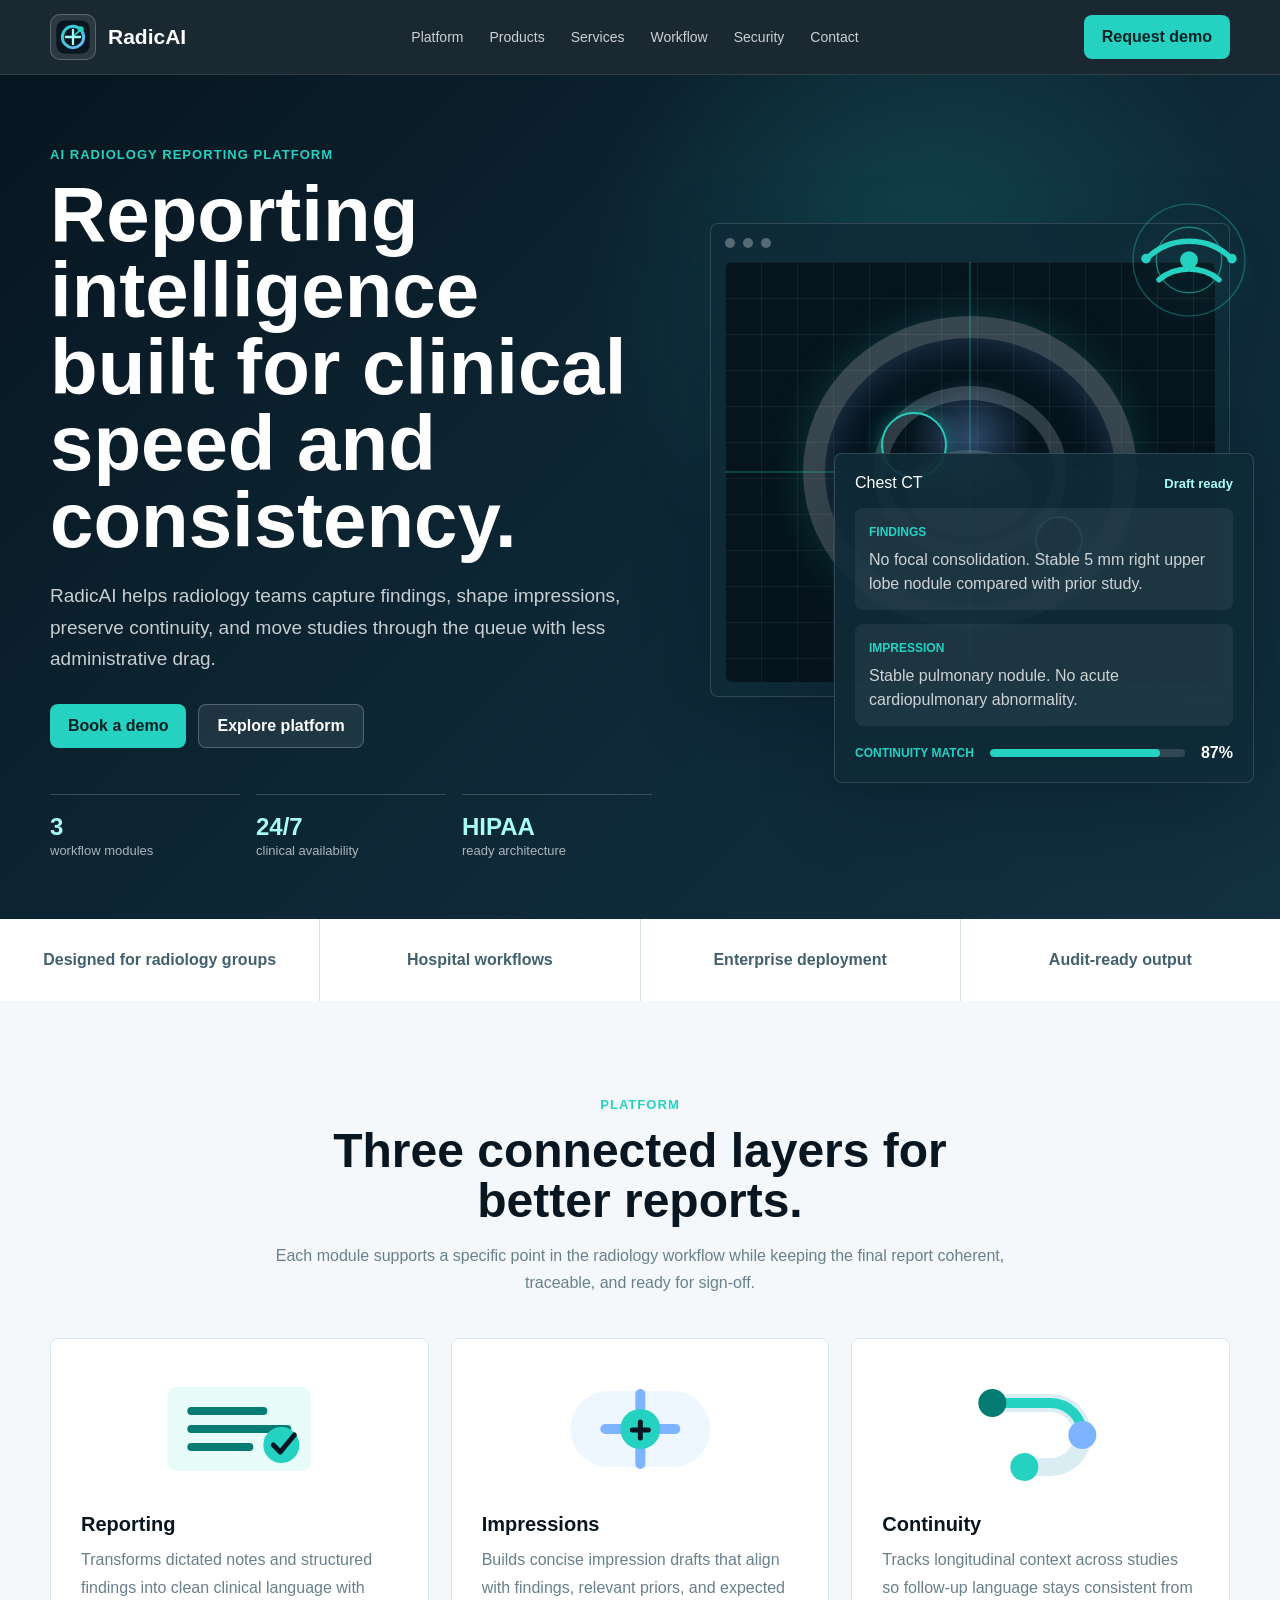
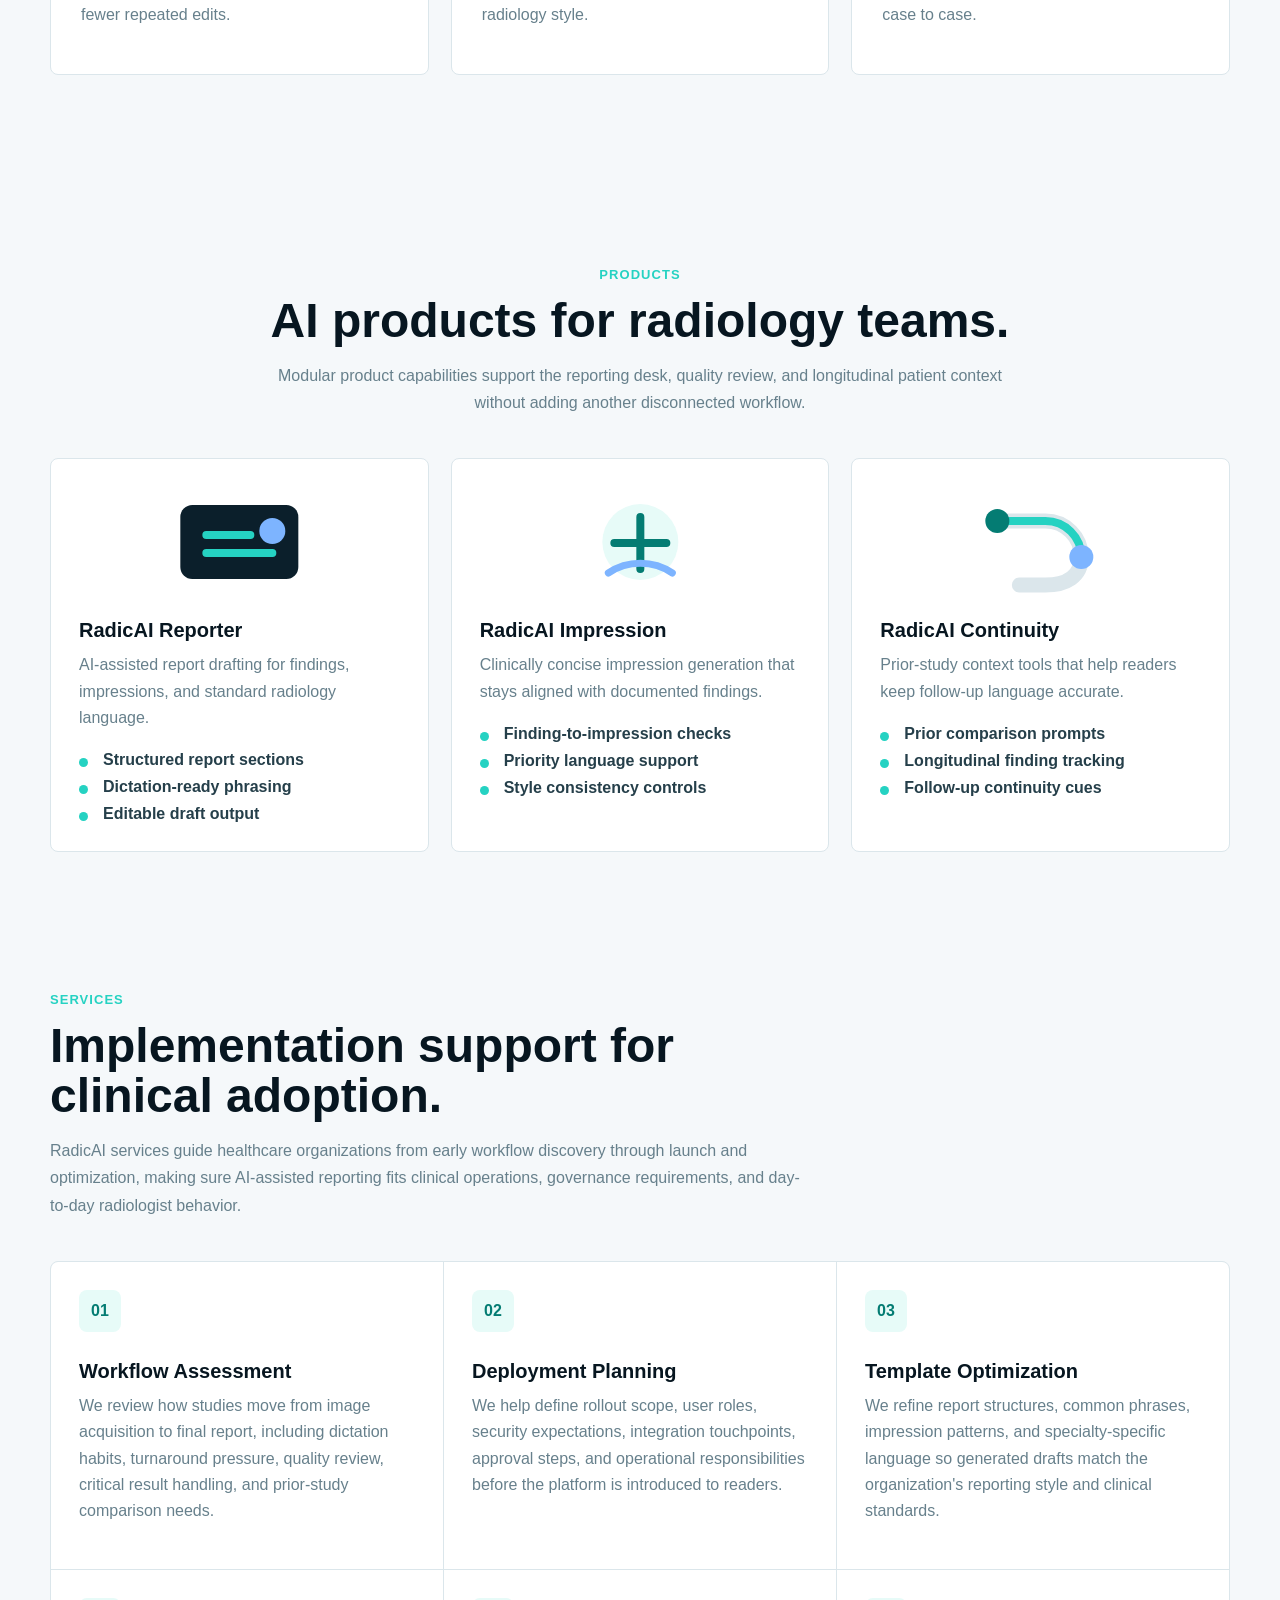
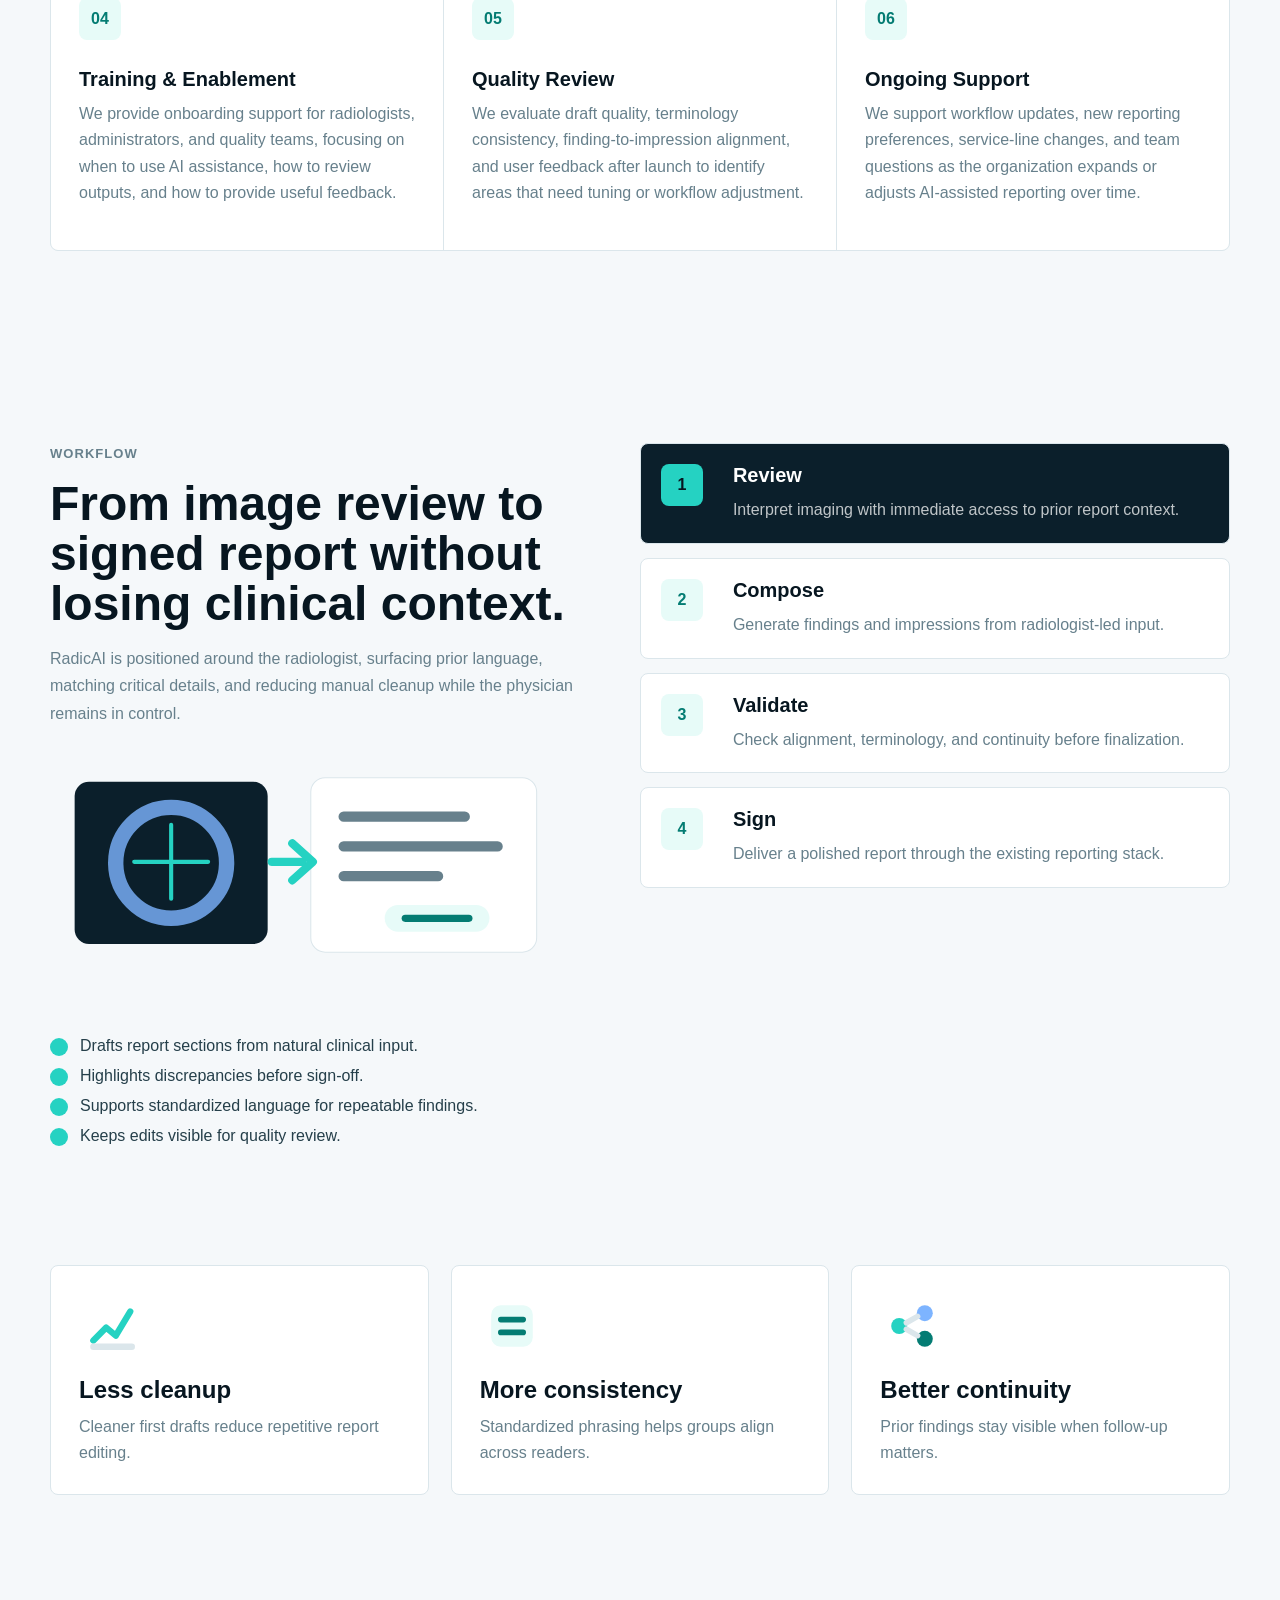
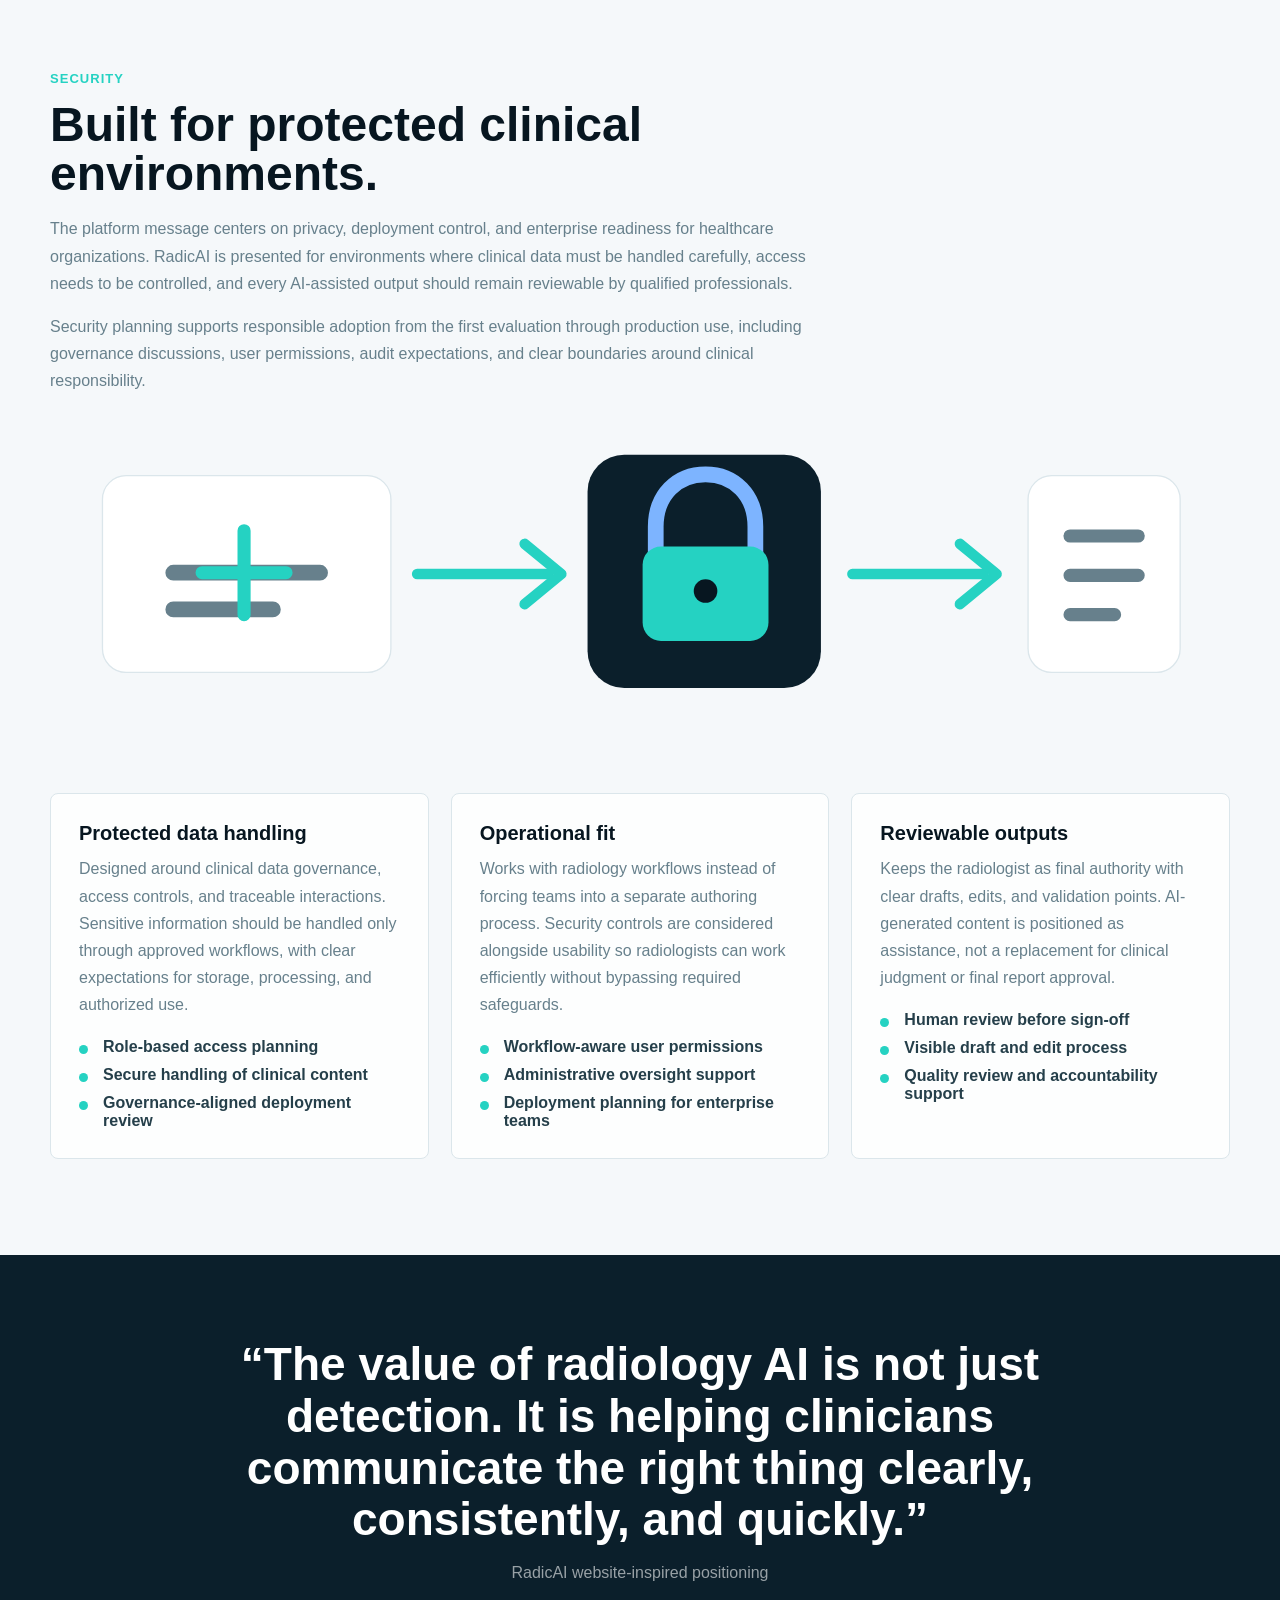
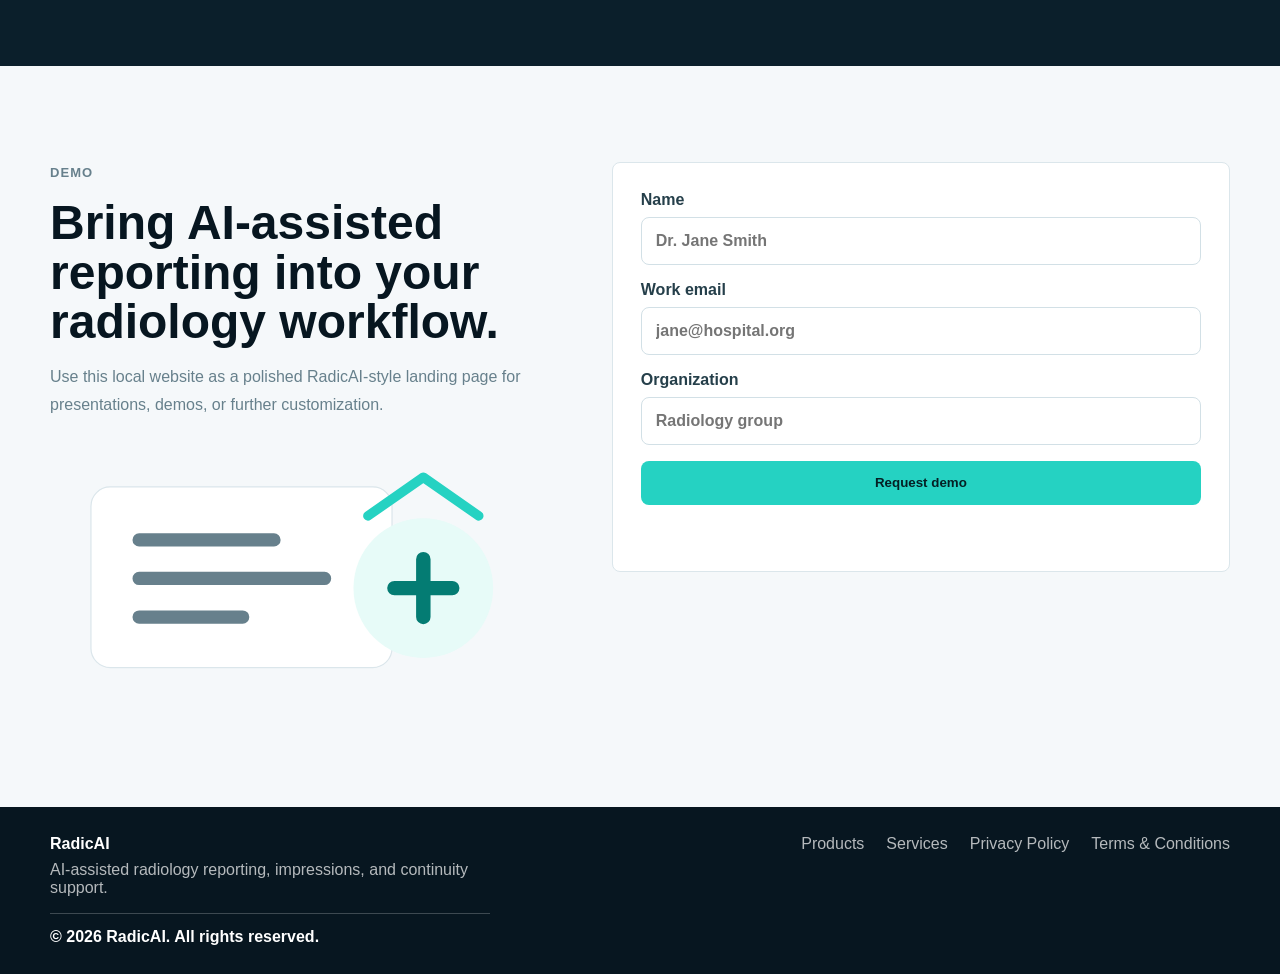
==== index.html @ a451d127 "Add files via upload" ====
<!DOCTYPE html>
<html lang="en">
<head>
  <meta charset="UTF-8">
  <meta name="viewport" content="width=device-width, initial-scale=1.0">
  <title>RadicAI | Radiology Reporting Intelligence</title>
  <link rel="stylesheet" href="styles.css">
</head>
<body>
  <header class="site-header">
    <nav class="nav-shell" aria-label="Primary navigation">
      <a class="brand" href="index.html#top" aria-label="RadicAI home">
        <span class="brand-box"><img src="logo.svg" alt=""></span>
        <span class="brand-name">RadicAI</span>
      </a>
      <button class="nav-toggle" type="button" aria-expanded="false" aria-controls="site-menu">
        <span></span>
        <span></span>
        <span></span>
      </button>
      <div class="nav-menu" id="site-menu">
        <a href="index.html#platform">Platform</a>
        <a href="index.html#products">Products</a>
        <a href="index.html#services">Services</a>
        <a href="index.html#workflow">Workflow</a>
        <a href="index.html#security">Security</a>
        <a href="index.html#contact">Contact</a>
      </div>
      <a class="nav-cta" href="index.html#contact">Request demo</a>
    </nav>
  </header>

  <main id="top">
    <section class="hero-section">
      <div class="hero-grid">
        <div class="hero-copy">
          <p class="eyebrow">AI radiology reporting platform</p>
          <h1>Reporting intelligence built for clinical speed and consistency.</h1>
          <p class="hero-text">RadicAI helps radiology teams capture findings, shape impressions, preserve continuity, and move studies through the queue with less administrative drag.</p>
          <div class="hero-actions">
            <a class="button primary" href="index.html#contact">Book a demo</a>
            <a class="button secondary" href="index.html#platform">Explore platform</a>
          </div>
          <div class="hero-stats" aria-label="Platform highlights">
            <div>
              <strong>3</strong>
              <span>workflow modules</span>
            </div>
            <div>
              <strong>24/7</strong>
              <span>clinical availability</span>
            </div>
            <div>
              <strong>HIPAA</strong>
              <span>ready architecture</span>
            </div>
          </div>
        </div>

        <div class="hero-product" aria-label="Radiology reporting interface preview">
          <div class="scan-panel">
            <div class="scan-toolbar">
              <span></span>
              <span></span>
              <span></span>
            </div>
            <div class="scan-display">
              <div class="scan-rings"></div>
              <div class="scan-finding finding-a"></div>
              <div class="scan-finding finding-b"></div>
              <div class="scan-crosshair"></div>
            </div>
          </div>
          <svg class="hero-orbit" viewBox="0 0 220 220" role="img" aria-label="AI signal illustration">
            <circle cx="110" cy="110" r="82" fill="none" stroke="currentColor" stroke-width="2" opacity=".35"/>
            <circle cx="110" cy="110" r="48" fill="none" stroke="currentColor" stroke-width="2" opacity=".55"/>
            <path d="M48 108c34-34 91-34 124 0M66 139c24-21 64-21 88 0" fill="none" stroke="currentColor" stroke-width="8" stroke-linecap="round"/>
            <circle cx="110" cy="110" r="13" fill="currentColor"/>
            <circle cx="47" cy="108" r="7" fill="currentColor"/>
            <circle cx="173" cy="108" r="7" fill="currentColor"/>
          </svg>
          <div class="report-panel">
            <div class="panel-heading">
              <span>Chest CT</span>
              <strong>Draft ready</strong>
            </div>
            <div class="report-row">
              <span>Findings</span>
              <p>No focal consolidation. Stable 5 mm right upper lobe nodule compared with prior study.</p>
            </div>
            <div class="report-row">
              <span>Impression</span>
              <p>Stable pulmonary nodule. No acute cardiopulmonary abnormality.</p>
            </div>
            <div class="confidence">
              <span>Continuity match</span>
              <div><i style="width: 87%"></i></div>
              <strong>87%</strong>
            </div>
          </div>
        </div>
      </div>
    </section>

    <section class="trust-band" aria-label="Trusted by healthcare teams">
      <span>Designed for radiology groups</span>
      <span>Hospital workflows</span>
      <span>Enterprise deployment</span>
      <span>Audit-ready output</span>
    </section>

    <section class="section" id="platform">
      <div class="section-heading">
        <p class="eyebrow">Platform</p>
        <h2>Three connected layers for better reports.</h2>
        <p>Each module supports a specific point in the radiology workflow while keeping the final report coherent, traceable, and ready for sign-off.</p>
      </div>
      <div class="feature-grid">
        <article class="feature-card">
          <svg class="card-illustration" viewBox="0 0 180 120" aria-hidden="true">
            <rect x="18" y="18" width="144" height="84" rx="10" fill="#e7fbf8"/>
            <path d="M42 42h72M42 60h96M42 78h58" stroke="#047c73" stroke-width="8" stroke-linecap="round"/>
            <circle cx="132" cy="76" r="18" fill="#25d2c2"/>
            <path d="m124 76 7 7 14-17" fill="none" stroke="#071620" stroke-width="5" stroke-linecap="round" stroke-linejoin="round"/>
          </svg>
          <h3>Reporting</h3>
          <p>Transforms dictated notes and structured findings into clean clinical language with fewer repeated edits.</p>
        </article>
        <article class="feature-card">
          <svg class="card-illustration" viewBox="0 0 180 120" aria-hidden="true">
            <rect x="20" y="22" width="140" height="76" rx="38" fill="#eef6ff"/>
            <path d="M55 60h70M90 25v70" stroke="#7db4ff" stroke-width="10" stroke-linecap="round"/>
            <circle cx="90" cy="60" r="20" fill="#25d2c2"/>
            <path d="M82 61h16M90 53v16" stroke="#071620" stroke-width="5" stroke-linecap="round"/>
          </svg>
          <h3>Impressions</h3>
          <p>Builds concise impression drafts that align with findings, relevant priors, and expected radiology style.</p>
        </article>
        <article class="feature-card">
          <svg class="card-illustration" viewBox="0 0 180 120" aria-hidden="true">
            <path d="M42 34h58c18 0 32 14 32 32s-14 32-32 32H74" fill="none" stroke="#d9edf2" stroke-width="18" stroke-linecap="round"/>
            <path d="M42 34h58c18 0 32 14 32 32" fill="none" stroke="#25d2c2" stroke-width="10" stroke-linecap="round"/>
            <circle cx="42" cy="34" r="14" fill="#047c73"/>
            <circle cx="132" cy="66" r="14" fill="#7db4ff"/>
            <circle cx="74" cy="98" r="14" fill="#25d2c2"/>
          </svg>
          <h3>Continuity</h3>
          <p>Tracks longitudinal context across studies so follow-up language stays consistent from case to case.</p>
        </article>
      </div>
    </section>

    <section class="product-service-section" id="products">
      <div class="section-heading">
        <p class="eyebrow">Products</p>
        <h2>AI products for radiology teams.</h2>
        <p>Modular product capabilities support the reporting desk, quality review, and longitudinal patient context without adding another disconnected workflow.</p>
      </div>
      <div class="product-grid">
        <article class="product-card">
          <svg class="product-svg" viewBox="0 0 150 110" aria-hidden="true">
            <rect x="16" y="18" width="118" height="74" rx="12" fill="#0b1f2b"/>
            <path d="M42 48h44M42 66h66" stroke="#25d2c2" stroke-width="8" stroke-linecap="round"/>
            <circle cx="108" cy="44" r="13" fill="#7db4ff"/>
          </svg>
          <h3>RadicAI Reporter</h3>
          <p>AI-assisted report drafting for findings, impressions, and standard radiology language.</p>
          <ul>
            <li>Structured report sections</li>
            <li>Dictation-ready phrasing</li>
            <li>Editable draft output</li>
          </ul>
        </article>
        <article class="product-card">
          <svg class="product-svg" viewBox="0 0 150 110" aria-hidden="true">
            <circle cx="75" cy="55" r="38" fill="#e7fbf8"/>
            <path d="M49 56h52M75 30v52" stroke="#047c73" stroke-width="8" stroke-linecap="round"/>
            <path d="M43 86c19-13 45-13 64 0" fill="none" stroke="#7db4ff" stroke-width="7" stroke-linecap="round"/>
          </svg>
          <h3>RadicAI Impression</h3>
          <p>Clinically concise impression generation that stays aligned with documented findings.</p>
          <ul>
            <li>Finding-to-impression checks</li>
            <li>Priority language support</li>
            <li>Style consistency controls</li>
          </ul>
        </article>
        <article class="product-card">
          <svg class="product-svg" viewBox="0 0 150 110" aria-hidden="true">
            <path d="M32 34h48c20 0 36 16 36 36S100 98 80 98H54" fill="none" stroke="#dbe6eb" stroke-width="15" stroke-linecap="round"/>
            <path d="M32 34h48c20 0 36 16 36 36" fill="none" stroke="#25d2c2" stroke-width="8" stroke-linecap="round"/>
            <circle cx="32" cy="34" r="12" fill="#047c73"/>
            <circle cx="116" cy="70" r="12" fill="#7db4ff"/>
          </svg>
          <h3>RadicAI Continuity</h3>
          <p>Prior-study context tools that help readers keep follow-up language accurate.</p>
          <ul>
            <li>Prior comparison prompts</li>
            <li>Longitudinal finding tracking</li>
            <li>Follow-up continuity cues</li>
          </ul>
        </article>
      </div>
    </section>

    <section class="product-service-section services-band" id="services">
      <div class="section-heading align-left">
        <p class="eyebrow">Services</p>
        <h2>Implementation support for clinical adoption.</h2>
        <p>RadicAI services guide healthcare organizations from early workflow discovery through launch and optimization, making sure AI-assisted reporting fits clinical operations, governance requirements, and day-to-day radiologist behavior.</p>
      </div>
      <div class="service-grid">
        <article>
          <span>01</span>
          <h3>Workflow Assessment</h3>
          <p>We review how studies move from image acquisition to final report, including dictation habits, turnaround pressure, quality review, critical result handling, and prior-study comparison needs.</p>
        </article>
        <article>
          <span>02</span>
          <h3>Deployment Planning</h3>
          <p>We help define rollout scope, user roles, security expectations, integration touchpoints, approval steps, and operational responsibilities before the platform is introduced to readers.</p>
        </article>
        <article>
          <span>03</span>
          <h3>Template Optimization</h3>
          <p>We refine report structures, common phrases, impression patterns, and specialty-specific language so generated drafts match the organization's reporting style and clinical standards.</p>
        </article>
        <article>
          <span>04</span>
          <h3>Training & Enablement</h3>
          <p>We provide onboarding support for radiologists, administrators, and quality teams, focusing on when to use AI assistance, how to review outputs, and how to provide useful feedback.</p>
        </article>
        <article>
          <span>05</span>
          <h3>Quality Review</h3>
          <p>We evaluate draft quality, terminology consistency, finding-to-impression alignment, and user feedback after launch to identify areas that need tuning or workflow adjustment.</p>
        </article>
        <article>
          <span>06</span>
          <h3>Ongoing Support</h3>
          <p>We support workflow updates, new reporting preferences, service-line changes, and team questions as the organization expands or adjusts AI-assisted reporting over time.</p>
        </article>
      </div>
    </section>

    <section class="workflow-section" id="workflow">
      <div class="workflow-copy">
        <p class="eyebrow">Workflow</p>
        <h2>From image review to signed report without losing clinical context.</h2>
        <p>RadicAI is positioned around the radiologist, surfacing prior language, matching critical details, and reducing manual cleanup while the physician remains in control.</p>
        <svg class="section-illustration workflow-illustration" viewBox="0 0 520 250" role="img" aria-label="Radiology workflow illustration">
          <rect x="24" y="28" width="188" height="158" rx="14" fill="#0b1f2b"/>
          <circle cx="118" cy="107" r="54" fill="none" stroke="#7db4ff" stroke-width="15" opacity=".8"/>
          <path d="M82 106h72M118 70v72" stroke="#25d2c2" stroke-width="4" stroke-linecap="round"/>
          <rect x="254" y="24" width="220" height="170" rx="14" fill="#ffffff" stroke="#dbe6eb"/>
          <path d="M286 62h118M286 91h150M286 120h92" stroke="#67808c" stroke-width="10" stroke-linecap="round"/>
          <path d="M216 106h30" stroke="#25d2c2" stroke-width="8" stroke-linecap="round"/>
          <path d="m236 88 20 18-20 18" fill="none" stroke="#25d2c2" stroke-width="8" stroke-linecap="round" stroke-linejoin="round"/>
          <rect x="326" y="148" width="102" height="26" rx="13" fill="#e7fbf8"/>
          <path d="M346 161h62" stroke="#047c73" stroke-width="7" stroke-linecap="round"/>
        </svg>
        <ul class="check-list">
          <li>Drafts report sections from natural clinical input.</li>
          <li>Highlights discrepancies before sign-off.</li>
          <li>Supports standardized language for repeatable findings.</li>
          <li>Keeps edits visible for quality review.</li>
        </ul>
      </div>
      <div class="timeline" aria-label="Workflow steps">
        <div class="timeline-item active">
          <span>1</span>
          <div>
            <h3>Review</h3>
            <p>Interpret imaging with immediate access to prior report context.</p>
          </div>
        </div>
        <div class="timeline-item">
          <span>2</span>
          <div>
            <h3>Compose</h3>
            <p>Generate findings and impressions from radiologist-led input.</p>
          </div>
        </div>
        <div class="timeline-item">
          <span>3</span>
          <div>
            <h3>Validate</h3>
            <p>Check alignment, terminology, and continuity before finalization.</p>
          </div>
        </div>
        <div class="timeline-item">
          <span>4</span>
          <div>
            <h3>Sign</h3>
            <p>Deliver a polished report through the existing reporting stack.</p>
          </div>
        </div>
      </div>
    </section>

    <section class="section metrics-section">
      <div class="metric">
        <svg class="metric-svg" viewBox="0 0 80 80" aria-hidden="true">
          <path d="M18 58 34 42l12 10 18-30" fill="none" stroke="#25d2c2" stroke-width="8" stroke-linecap="round" stroke-linejoin="round"/>
          <path d="M18 66h48" stroke="#dbe6eb" stroke-width="8" stroke-linecap="round"/>
        </svg>
        <strong>Less cleanup</strong>
        <span>Cleaner first drafts reduce repetitive report editing.</span>
      </div>
      <div class="metric">
        <svg class="metric-svg" viewBox="0 0 80 80" aria-hidden="true">
          <rect x="14" y="14" width="52" height="52" rx="12" fill="#e7fbf8"/>
          <path d="M26 32h28M26 48h28" stroke="#047c73" stroke-width="7" stroke-linecap="round"/>
        </svg>
        <strong>More consistency</strong>
        <span>Standardized phrasing helps groups align across readers.</span>
      </div>
      <div class="metric">
        <svg class="metric-svg" viewBox="0 0 80 80" aria-hidden="true">
          <circle cx="24" cy="40" r="10" fill="#25d2c2"/>
          <circle cx="56" cy="24" r="10" fill="#7db4ff"/>
          <circle cx="56" cy="56" r="10" fill="#047c73"/>
          <path d="M33 36 47 28M33 44l14 8" stroke="#dbe6eb" stroke-width="7" stroke-linecap="round"/>
        </svg>
        <strong>Better continuity</strong>
        <span>Prior findings stay visible when follow-up matters.</span>
      </div>
    </section>

    <section class="security-section" id="security">
      <div class="section-heading align-left">
        <p class="eyebrow">Security</p>
        <h2>Built for protected clinical environments.</h2>
        <p>The platform message centers on privacy, deployment control, and enterprise readiness for healthcare organizations. RadicAI is presented for environments where clinical data must be handled carefully, access needs to be controlled, and every AI-assisted output should remain reviewable by qualified professionals.</p>
        <p>Security planning supports responsible adoption from the first evaluation through production use, including governance discussions, user permissions, audit expectations, and clear boundaries around clinical responsibility.</p>
      </div>
      <svg class="section-illustration security-illustration" viewBox="0 0 900 260" role="img" aria-label="Healthcare security illustration">
        <rect x="40" y="44" width="220" height="150" rx="18" fill="#ffffff" stroke="#dbe6eb"/>
        <path d="M94 118h112M94 146h76" stroke="#67808c" stroke-width="12" stroke-linecap="round"/>
        <path d="M148 86v64M116 118h64" stroke="#25d2c2" stroke-width="10" stroke-linecap="round"/>
        <path d="M280 119h100" stroke="#25d2c2" stroke-width="8" stroke-linecap="round"/>
        <path d="m362 96 28 23-28 23" fill="none" stroke="#25d2c2" stroke-width="8" stroke-linecap="round" stroke-linejoin="round"/>
        <rect x="410" y="28" width="178" height="178" rx="28" fill="#0b1f2b"/>
        <path d="M462 103V83c0-24 16-40 38-40s38 16 38 40v20" fill="none" stroke="#7db4ff" stroke-width="12" stroke-linecap="round"/>
        <rect x="452" y="98" width="96" height="72" rx="14" fill="#25d2c2"/>
        <circle cx="500" cy="132" r="9" fill="#071620"/>
        <path d="M612 119h100" stroke="#25d2c2" stroke-width="8" stroke-linecap="round"/>
        <path d="m694 96 28 23-28 23" fill="none" stroke="#25d2c2" stroke-width="8" stroke-linecap="round" stroke-linejoin="round"/>
        <rect x="746" y="44" width="116" height="150" rx="18" fill="#ffffff" stroke="#dbe6eb"/>
        <path d="M778 90h52M778 120h52M778 150h34" stroke="#67808c" stroke-width="10" stroke-linecap="round"/>
      </svg>
      <div class="security-grid">
        <div>
          <h3>Protected data handling</h3>
          <p>Designed around clinical data governance, access controls, and traceable interactions. Sensitive information should be handled only through approved workflows, with clear expectations for storage, processing, and authorized use.</p>
          <ul>
            <li>Role-based access planning</li>
            <li>Secure handling of clinical content</li>
            <li>Governance-aligned deployment review</li>
          </ul>
        </div>
        <div>
          <h3>Operational fit</h3>
          <p>Works with radiology workflows instead of forcing teams into a separate authoring process. Security controls are considered alongside usability so radiologists can work efficiently without bypassing required safeguards.</p>
          <ul>
            <li>Workflow-aware user permissions</li>
            <li>Administrative oversight support</li>
            <li>Deployment planning for enterprise teams</li>
          </ul>
        </div>
        <div>
          <h3>Reviewable outputs</h3>
          <p>Keeps the radiologist as final authority with clear drafts, edits, and validation points. AI-generated content is positioned as assistance, not a replacement for clinical judgment or final report approval.</p>
          <ul>
            <li>Human review before sign-off</li>
            <li>Visible draft and edit process</li>
            <li>Quality review and accountability support</li>
          </ul>
        </div>
      </div>
    </section>

    <section class="quote-section">
      <blockquote>
        “The value of radiology AI is not just detection. It is helping clinicians communicate the right thing clearly, consistently, and quickly.”
      </blockquote>
      <p>RadicAI website-inspired positioning</p>
    </section>

    <section class="contact-section" id="contact">
      <div>
        <p class="eyebrow">Demo</p>
        <h2>Bring AI-assisted reporting into your radiology workflow.</h2>
        <p>Use this local website as a polished RadicAI-style landing page for presentations, demos, or further customization.</p>
        <svg class="section-illustration contact-illustration" viewBox="0 0 420 220" role="img" aria-label="Demo request illustration">
          <rect x="34" y="34" width="250" height="150" rx="16" fill="#ffffff" stroke="#dbe6eb"/>
          <path d="M74 78h112M74 110h154M74 142h86" stroke="#67808c" stroke-width="11" stroke-linecap="round"/>
          <circle cx="310" cy="118" r="58" fill="#e7fbf8"/>
          <path d="M286 118h48M310 94v48" stroke="#047c73" stroke-width="12" stroke-linecap="round"/>
          <path d="M264 58 310 26l46 32" fill="none" stroke="#25d2c2" stroke-width="8" stroke-linecap="round" stroke-linejoin="round"/>
        </svg>
      </div>
      <form class="contact-form">
        <label>
          Name
          <input type="text" name="name" placeholder="Dr. Jane Smith">
        </label>
        <label>
          Work email
          <input type="email" name="email" placeholder="jane@hospital.org">
        </label>
        <label>
          Organization
          <input type="text" name="organization" placeholder="Radiology group">
        </label>
        <button class="button primary" type="submit">Request demo</button>
        <p class="form-note" role="status" aria-live="polite"></p>
      </form>
    </section>
  </main>

  <footer class="site-footer">
    <div>
      <span>RadicAI</span>
      <p>AI-assisted radiology reporting, impressions, and continuity support.</p>
      <p class="copyright">&copy; 2026 RadicAI. All rights reserved.</p>
    </div>
    <nav aria-label="Footer navigation">
      <a href="index.html#products">Products</a>
      <a href="index.html#services">Services</a>
      <a href="privacy.html">Privacy Policy</a>
      <a href="terms.html">Terms & Conditions</a>
    </nav>
  </footer>

  <script src="script.js"></script>
</body>
</html>
---- styles.css ----
:root {
  --ink: #071620;
  --midnight: #0b1f2b;
  --panel: #102b38;
  --panel-light: #173847;
  --teal: #25d2c2;
  --mint: #a8fff4;
  --sky: #7db4ff;
  --paper: #f5f8fa;
  --muted: #67808c;
  --line: rgba(255, 255, 255, 0.14);
  --shadow: 0 24px 70px rgba(3, 17, 28, 0.28);
}

* {
  box-sizing: border-box;
}

html {
  scroll-behavior: smooth;
}

body {
  margin: 0;
  font-family: "Segoe UI", Arial, sans-serif;
  color: var(--ink);
  background: var(--paper);
}

a {
  color: inherit;
  text-decoration: none;
}

.site-header {
  position: sticky;
  top: 0;
  z-index: 20;
  background: rgba(7, 22, 32, 0.92);
  border-bottom: 1px solid rgba(255, 255, 255, 0.1);
  backdrop-filter: blur(16px);
}

.nav-shell {
  width: min(1180px, calc(100% - 32px));
  margin: 0 auto;
  min-height: 74px;
  display: flex;
  align-items: center;
  justify-content: space-between;
  gap: 24px;
  color: #fff;
}

.brand {
  display: inline-flex;
  align-items: center;
  gap: 12px;
  color: #fff;
  font-weight: 800;
  letter-spacing: 0;
}

.brand-box {
  width: 46px;
  height: 46px;
  display: grid;
  place-items: center;
  border: 1px solid rgba(255, 255, 255, 0.22);
  border-radius: 10px;
  background: rgba(255, 255, 255, 0.08);
}

.brand-box img {
  display: block;
  width: 38px;
  height: auto;
}

.brand-name {
  font-size: 21px;
}

.nav-menu {
  display: flex;
  align-items: center;
  gap: 26px;
  font-size: 14px;
  color: rgba(255, 255, 255, 0.78);
}

.nav-menu a:hover {
  color: #fff;
}

.nav-cta,
.button {
  min-height: 44px;
  display: inline-flex;
  align-items: center;
  justify-content: center;
  border: 0;
  border-radius: 8px;
  padding: 0 18px;
  font-weight: 700;
  cursor: pointer;
}

.nav-cta,
.button.primary {
  background: var(--teal);
  color: #052024;
}

.button.secondary {
  color: #fff;
  border: 1px solid rgba(255, 255, 255, 0.24);
  background: rgba(255, 255, 255, 0.08);
}

.nav-toggle {
  display: none;
  width: 44px;
  height: 44px;
  border: 1px solid rgba(255, 255, 255, 0.2);
  border-radius: 8px;
  background: transparent;
}

.nav-toggle span {
  display: block;
  width: 18px;
  height: 2px;
  margin: 4px auto;
  background: #fff;
}

.hero-section {
  min-height: calc(100vh - 74px);
  display: grid;
  align-items: center;
  background:
    radial-gradient(circle at 72% 24%, rgba(37, 210, 194, 0.18), transparent 30%),
    linear-gradient(135deg, #071620 0%, #0d2634 48%, #123141 100%);
  color: #fff;
  overflow: hidden;
}

.hero-grid {
  width: min(1180px, calc(100% - 32px));
  margin: 0 auto;
  padding: 72px 0 60px;
  display: grid;
  grid-template-columns: minmax(0, 1fr) minmax(360px, 520px);
  gap: 58px;
  align-items: center;
}

.eyebrow {
  margin: 0 0 14px;
  color: var(--teal);
  font-size: 13px;
  font-weight: 800;
  letter-spacing: 0.08em;
  text-transform: uppercase;
}

h1,
h2,
h3,
p {
  margin-top: 0;
}

h1 {
  max-width: 820px;
  margin-bottom: 22px;
  font-size: clamp(42px, 7vw, 78px);
  line-height: 0.98;
  letter-spacing: 0;
}

h2 {
  margin-bottom: 16px;
  font-size: clamp(30px, 4vw, 48px);
  line-height: 1.04;
  letter-spacing: 0;
}

h3 {
  margin-bottom: 10px;
  font-size: 20px;
}

.hero-text {
  max-width: 640px;
  color: rgba(255, 255, 255, 0.78);
  font-size: 19px;
  line-height: 1.65;
}

.hero-actions {
  display: flex;
  flex-wrap: wrap;
  gap: 12px;
  margin-top: 30px;
}

.hero-stats {
  display: grid;
  grid-template-columns: repeat(3, 1fr);
  gap: 16px;
  margin-top: 46px;
}

.hero-stats div {
  border-top: 1px solid rgba(255, 255, 255, 0.18);
  padding-top: 18px;
}

.hero-stats strong {
  display: block;
  color: var(--mint);
  font-size: 24px;
}

.hero-stats span {
  color: rgba(255, 255, 255, 0.66);
  font-size: 13px;
}

.hero-product {
  position: relative;
  min-height: 560px;
}

.hero-orbit {
  position: absolute;
  top: -38px;
  right: -34px;
  width: 150px;
  height: 150px;
  color: var(--teal);
  filter: drop-shadow(0 18px 24px rgba(37, 210, 194, 0.24));
}

.scan-panel,
.report-panel {
  border: 1px solid var(--line);
  border-radius: 8px;
  background: rgba(16, 43, 56, 0.9);
  box-shadow: var(--shadow);
}

.scan-panel {
  padding: 14px;
}

.scan-toolbar {
  display: flex;
  gap: 8px;
  margin-bottom: 14px;
}

.scan-toolbar span {
  width: 10px;
  height: 10px;
  border-radius: 50%;
  background: rgba(255, 255, 255, 0.3);
}

.scan-display {
  position: relative;
  height: 420px;
  overflow: hidden;
  border-radius: 8px;
  background:
    linear-gradient(rgba(255, 255, 255, 0.06) 1px, transparent 1px),
    linear-gradient(90deg, rgba(255, 255, 255, 0.06) 1px, transparent 1px),
    radial-gradient(circle at 50% 42%, rgba(125, 180, 255, 0.35), transparent 18%),
    #06141d;
  background-size: 36px 36px, 36px 36px, auto, auto;
}

.scan-rings {
  position: absolute;
  inset: 54px 78px;
  border: 22px solid rgba(232, 247, 255, 0.22);
  border-radius: 50%;
  box-shadow: inset 0 0 38px rgba(125, 180, 255, 0.25), 0 0 42px rgba(37, 210, 194, 0.18);
}

.scan-rings::before,
.scan-rings::after {
  content: "";
  position: absolute;
  border-radius: 50%;
}

.scan-rings::before {
  inset: 48px;
  border: 14px solid rgba(232, 247, 255, 0.18);
}

.scan-rings::after {
  inset: 112px 82px 70px;
  background: rgba(232, 247, 255, 0.16);
}

.scan-finding {
  position: absolute;
  border: 2px solid var(--teal);
  border-radius: 50%;
  box-shadow: 0 0 20px rgba(37, 210, 194, 0.45);
}

.finding-a {
  width: 66px;
  height: 66px;
  top: 150px;
  left: 156px;
}

.finding-b {
  width: 48px;
  height: 48px;
  right: 132px;
  bottom: 118px;
  border-color: var(--sky);
}

.scan-crosshair {
  position: absolute;
  inset: 0;
  background:
    linear-gradient(90deg, transparent calc(50% - 1px), rgba(37, 210, 194, 0.5), transparent calc(50% + 1px)),
    linear-gradient(transparent calc(50% - 1px), rgba(37, 210, 194, 0.5), transparent calc(50% + 1px));
}

.report-panel {
  position: absolute;
  right: -24px;
  bottom: 0;
  width: min(420px, 92%);
  padding: 20px;
}

.panel-heading,
.confidence {
  display: flex;
  align-items: center;
  justify-content: space-between;
  gap: 16px;
}

.panel-heading {
  margin-bottom: 16px;
  color: #fff;
}

.panel-heading strong {
  color: var(--mint);
  font-size: 13px;
}

.report-row {
  margin-top: 14px;
  padding: 14px;
  border-radius: 8px;
  background: rgba(255, 255, 255, 0.06);
}

.report-row span,
.confidence span {
  color: var(--teal);
  font-size: 12px;
  font-weight: 800;
  text-transform: uppercase;
}

.report-row p {
  margin: 8px 0 0;
  color: rgba(255, 255, 255, 0.78);
  line-height: 1.5;
}

.confidence {
  margin-top: 18px;
  color: #fff;
}

.confidence div {
  flex: 1;
  height: 8px;
  overflow: hidden;
  border-radius: 999px;
  background: rgba(255, 255, 255, 0.14);
}

.confidence i {
  display: block;
  height: 100%;
  border-radius: inherit;
  background: var(--teal);
}

.trust-band {
  display: grid;
  grid-template-columns: repeat(4, 1fr);
  gap: 1px;
  background: #d8e3e8;
}

.trust-band span {
  min-height: 82px;
  display: grid;
  place-items: center;
  padding: 18px;
  background: #fff;
  color: #42606d;
  font-weight: 700;
  text-align: center;
}

.section,
.workflow-section,
.security-section,
.contact-section,
.product-service-section {
  width: min(1180px, calc(100% - 32px));
  margin: 0 auto;
  padding: 96px 0;
}

.section-heading {
  max-width: 760px;
  margin: 0 auto 42px;
  text-align: center;
}

.section-heading p:not(.eyebrow),
.workflow-copy p,
.security-grid p,
.contact-section p {
  color: var(--muted);
  line-height: 1.7;
}

.align-left {
  margin-left: 0;
  text-align: left;
}

.feature-grid,
.security-grid,
.metrics-section {
  display: grid;
  grid-template-columns: repeat(3, 1fr);
  gap: 22px;
}

.feature-card,
.security-grid div,
.metric {
  border: 1px solid #dbe6eb;
  border-radius: 8px;
  background: #fff;
}

.feature-card {
  padding: 30px;
}

.card-illustration {
  width: 100%;
  height: 120px;
  margin-bottom: 24px;
  display: block;
}

.feature-card p {
  color: var(--muted);
  line-height: 1.7;
}

.product-grid {
  display: grid;
  grid-template-columns: repeat(3, 1fr);
  gap: 22px;
}

.product-card {
  padding: 28px;
  border: 1px solid #dbe6eb;
  border-radius: 8px;
  background: #fff;
}

.product-svg {
  width: 100%;
  height: 110px;
  display: block;
  margin-bottom: 22px;
}

.product-card p {
  color: var(--muted);
  line-height: 1.65;
}

.product-card ul {
  display: grid;
  gap: 9px;
  padding: 0;
  margin: 20px 0 0;
  list-style: none;
}

.product-card li {
  position: relative;
  padding-left: 24px;
  color: #253f4a;
  font-weight: 600;
}

.product-card li::before {
  content: "";
  position: absolute;
  left: 0;
  top: 7px;
  width: 9px;
  height: 9px;
  border-radius: 50%;
  background: var(--teal);
}

.services-band {
  padding-top: 44px;
}

.service-grid {
  display: grid;
  grid-template-columns: repeat(3, 1fr);
  gap: 1px;
  overflow: hidden;
  border: 1px solid #dbe6eb;
  border-radius: 8px;
  background: #dbe6eb;
}

.service-grid article {
  min-height: 260px;
  padding: 28px;
  background: #fff;
}

.service-grid span {
  display: inline-grid;
  place-items: center;
  width: 42px;
  height: 42px;
  margin-bottom: 28px;
  border-radius: 8px;
  background: #e7fbf8;
  color: #047c73;
  font-weight: 800;
}

.service-grid p {
  color: var(--muted);
  line-height: 1.65;
}

.workflow-section {
  display: grid;
  grid-template-columns: 0.95fr 1.05fr;
  gap: 56px;
  align-items: start;
}

.section-illustration {
  display: block;
  max-width: 100%;
  height: auto;
}

.workflow-illustration {
  margin: 26px 0 8px;
}

.check-list {
  display: grid;
  gap: 12px;
  padding: 0;
  margin: 28px 0 0;
  list-style: none;
}

.check-list li {
  position: relative;
  padding-left: 30px;
  color: #253f4a;
}

.check-list li::before {
  content: "";
  position: absolute;
  left: 0;
  top: 1px;
  width: 18px;
  height: 18px;
  border-radius: 50%;
  background: var(--teal);
}

.timeline {
  display: grid;
  gap: 14px;
}

.timeline-item {
  display: grid;
  grid-template-columns: 54px 1fr;
  gap: 18px;
  padding: 20px;
  border: 1px solid #dbe6eb;
  border-radius: 8px;
  background: #fff;
}

.timeline-item.active {
  color: #fff;
  background: var(--midnight);
}

.timeline-item span {
  width: 42px;
  height: 42px;
  display: grid;
  place-items: center;
  border-radius: 8px;
  background: #e7fbf8;
  color: #047c73;
  font-weight: 800;
}

.timeline-item.active span {
  background: var(--teal);
  color: var(--ink);
}

.timeline-item p {
  margin-bottom: 0;
  color: var(--muted);
  line-height: 1.6;
}

.timeline-item.active p {
  color: rgba(255, 255, 255, 0.74);
}

.metrics-section {
  padding-top: 24px;
}

.metric {
  padding: 28px;
}

.metric-svg {
  width: 64px;
  height: 64px;
  margin-bottom: 18px;
  display: block;
}

.metric strong {
  display: block;
  margin-bottom: 10px;
  font-size: 24px;
}

.metric span {
  color: var(--muted);
  line-height: 1.6;
}

.security-section {
  padding-top: 80px;
}

.security-illustration {
  margin: -18px 0 34px;
}

.security-grid div {
  padding: 28px;
  background: #fdfefe;
}

.security-grid ul {
  display: grid;
  gap: 10px;
  padding: 0;
  margin: 20px 0 0;
  list-style: none;
}

.security-grid li {
  position: relative;
  padding-left: 24px;
  color: #253f4a;
  font-weight: 600;
}

.security-grid li::before {
  content: "";
  position: absolute;
  left: 0;
  top: 7px;
  width: 9px;
  height: 9px;
  border-radius: 50%;
  background: var(--teal);
}

.quote-section {
  padding: 84px 24px;
  background: var(--midnight);
  color: #fff;
  text-align: center;
}

.quote-section blockquote {
  max-width: 980px;
  margin: 0 auto 18px;
  font-size: clamp(28px, 4vw, 46px);
  line-height: 1.12;
  font-weight: 800;
}

.quote-section p {
  margin: 0;
  color: rgba(255, 255, 255, 0.58);
}

.contact-section {
  display: grid;
  grid-template-columns: 0.9fr 1.1fr;
  gap: 56px;
  align-items: start;
}

.contact-illustration {
  margin-top: 28px;
}

.contact-form {
  display: grid;
  gap: 16px;
  padding: 28px;
  border-radius: 8px;
  background: #fff;
  border: 1px solid #dbe6eb;
}

.contact-form label {
  display: grid;
  gap: 8px;
  color: #253f4a;
  font-weight: 700;
}

.contact-form input {
  width: 100%;
  min-height: 48px;
  border: 1px solid #d2e0e6;
  border-radius: 8px;
  padding: 0 14px;
  font: inherit;
}

.contact-form input:focus {
  outline: 3px solid rgba(37, 210, 194, 0.24);
  border-color: var(--teal);
}

.form-note {
  min-height: 22px;
  margin: 0;
  color: #047c73;
  font-weight: 700;
}

.site-footer {
  display: flex;
  justify-content: space-between;
  align-items: flex-start;
  gap: 24px;
  padding: 28px max(16px, calc((100% - 1180px) / 2));
  background: #071620;
  color: rgba(255, 255, 255, 0.7);
}

.site-footer span {
  display: block;
  margin-bottom: 8px;
  color: #fff;
  font-weight: 800;
}

.site-footer p {
  margin: 0;
  max-width: 440px;
}

.site-footer .copyright {
  margin-top: 16px;
  padding-top: 14px;
  border-top: 1px solid rgba(255, 255, 255, 0.22);
  color: #ffffff;
  font-size: 16px;
  font-weight: 800;
}

.site-footer nav {
  display: flex;
  flex-wrap: wrap;
  justify-content: flex-end;
  gap: 16px 22px;
}

.site-footer a:hover {
  color: #fff;
}

.legal-main {
  width: min(900px, calc(100% - 32px));
  margin: 0 auto;
  padding: 80px 0 96px;
}

.legal-main h1 {
  margin-bottom: 16px;
  color: var(--ink);
  font-size: clamp(38px, 6vw, 64px);
}

.legal-main h2 {
  margin-top: 38px;
  font-size: 26px;
}

.legal-main p,
.legal-main li {
  color: var(--muted);
  line-height: 1.75;
}

.legal-main ul {
  padding-left: 22px;
}

@media (max-width: 920px) {
  .nav-toggle {
    display: block;
  }

  .nav-menu {
    position: absolute;
    left: 16px;
    right: 16px;
    top: 74px;
    display: none;
    flex-direction: column;
    align-items: flex-start;
    padding: 18px;
    border-radius: 8px;
    background: #071620;
  }

  .nav-menu.open {
    display: flex;
  }

  .nav-cta {
    display: none;
  }

  .hero-grid,
  .workflow-section,
  .contact-section {
    grid-template-columns: 1fr;
  }

  .hero-product {
    min-height: 500px;
  }

  .hero-orbit {
    top: -18px;
    right: 12px;
    width: 112px;
    height: 112px;
  }

  .trust-band,
  .feature-grid,
  .product-grid,
  .service-grid,
  .security-grid,
  .metrics-section {
    grid-template-columns: repeat(2, 1fr);
  }
}

@media (max-width: 640px) {
  .hero-grid {
    padding-top: 48px;
  }

  .hero-stats,
  .trust-band,
  .feature-grid,
  .product-grid,
  .service-grid,
  .security-grid,
  .metrics-section {
    grid-template-columns: 1fr;
  }

  .hero-product {
    min-height: auto;
  }

  .scan-display {
    height: 330px;
  }

  .scan-rings {
    inset: 44px 36px;
  }

  .report-panel {
    position: relative;
    right: auto;
    bottom: auto;
    width: 100%;
    margin-top: 16px;
  }

  .section,
  .workflow-section,
  .security-section,
  .contact-section,
  .product-service-section {
    padding: 68px 0;
  }

  .site-footer {
    flex-direction: column;
  }

  .site-footer nav {
    justify-content: flex-start;
  }
}
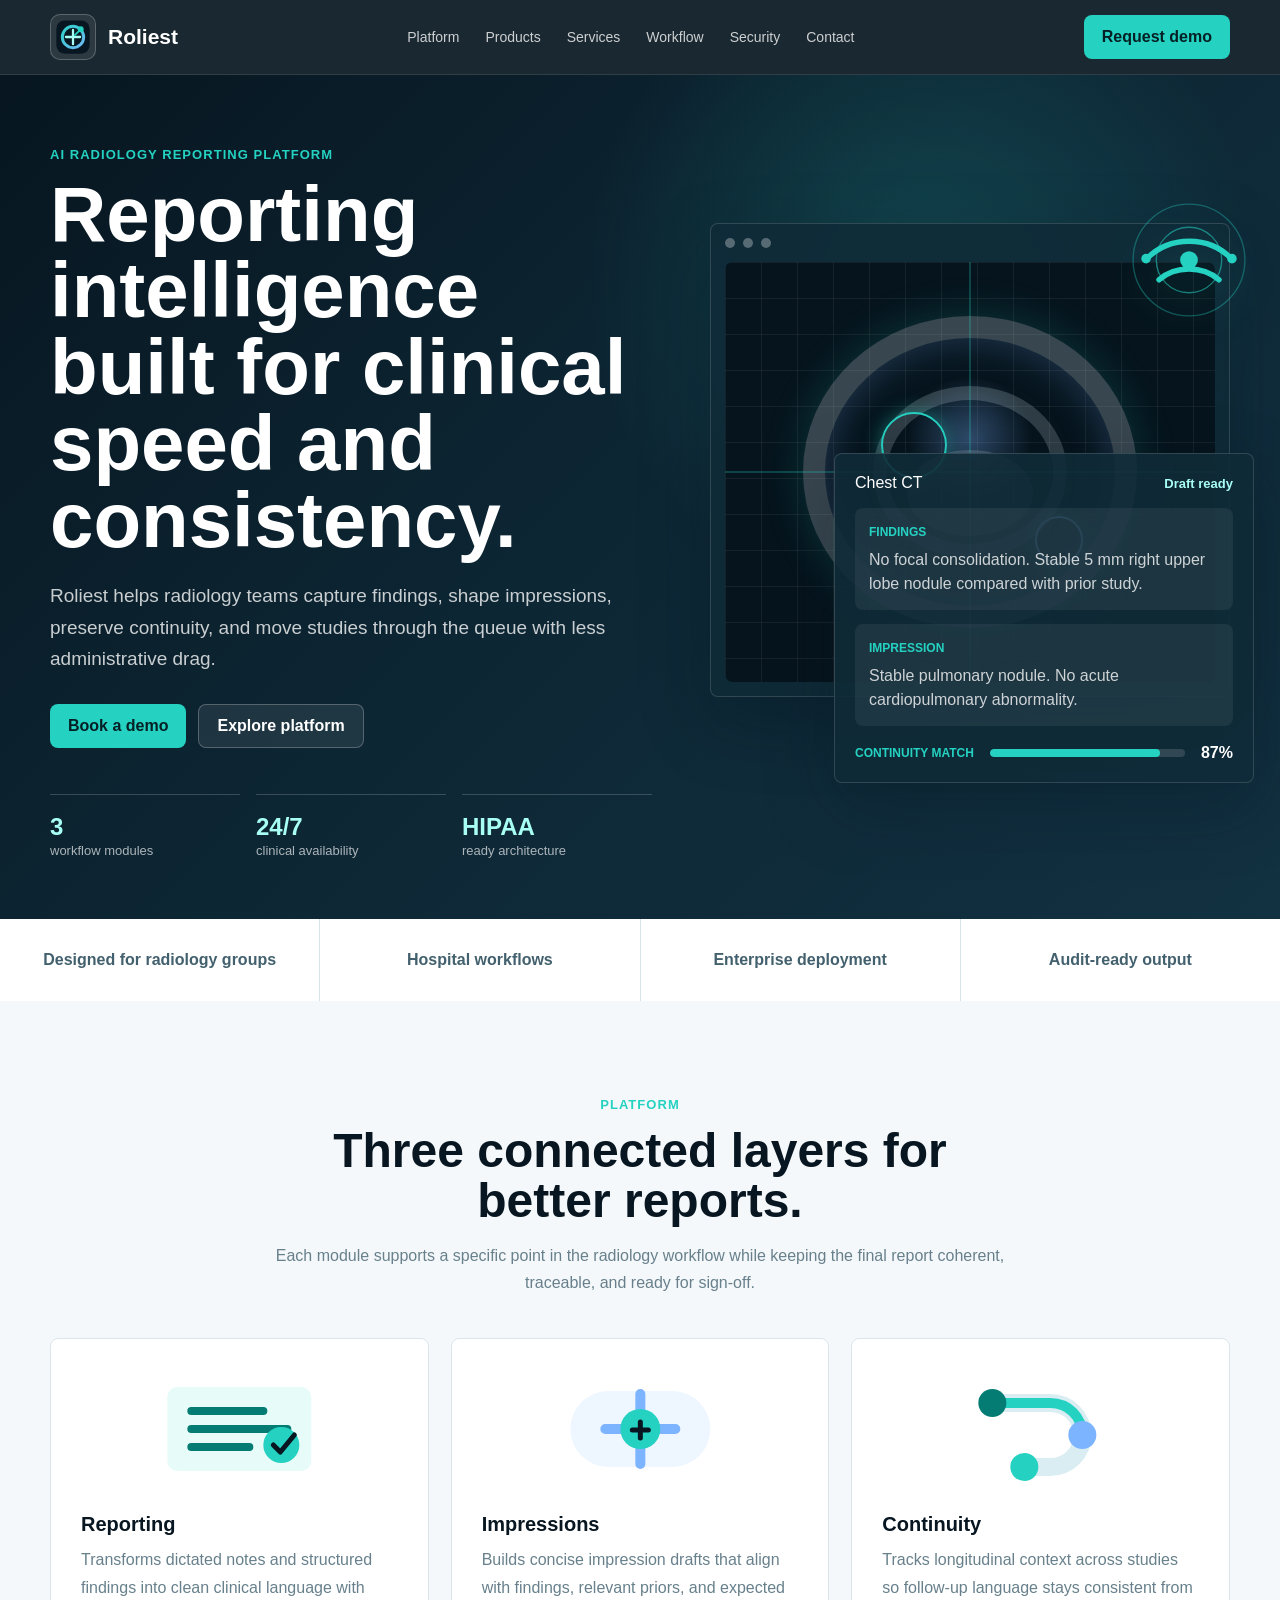
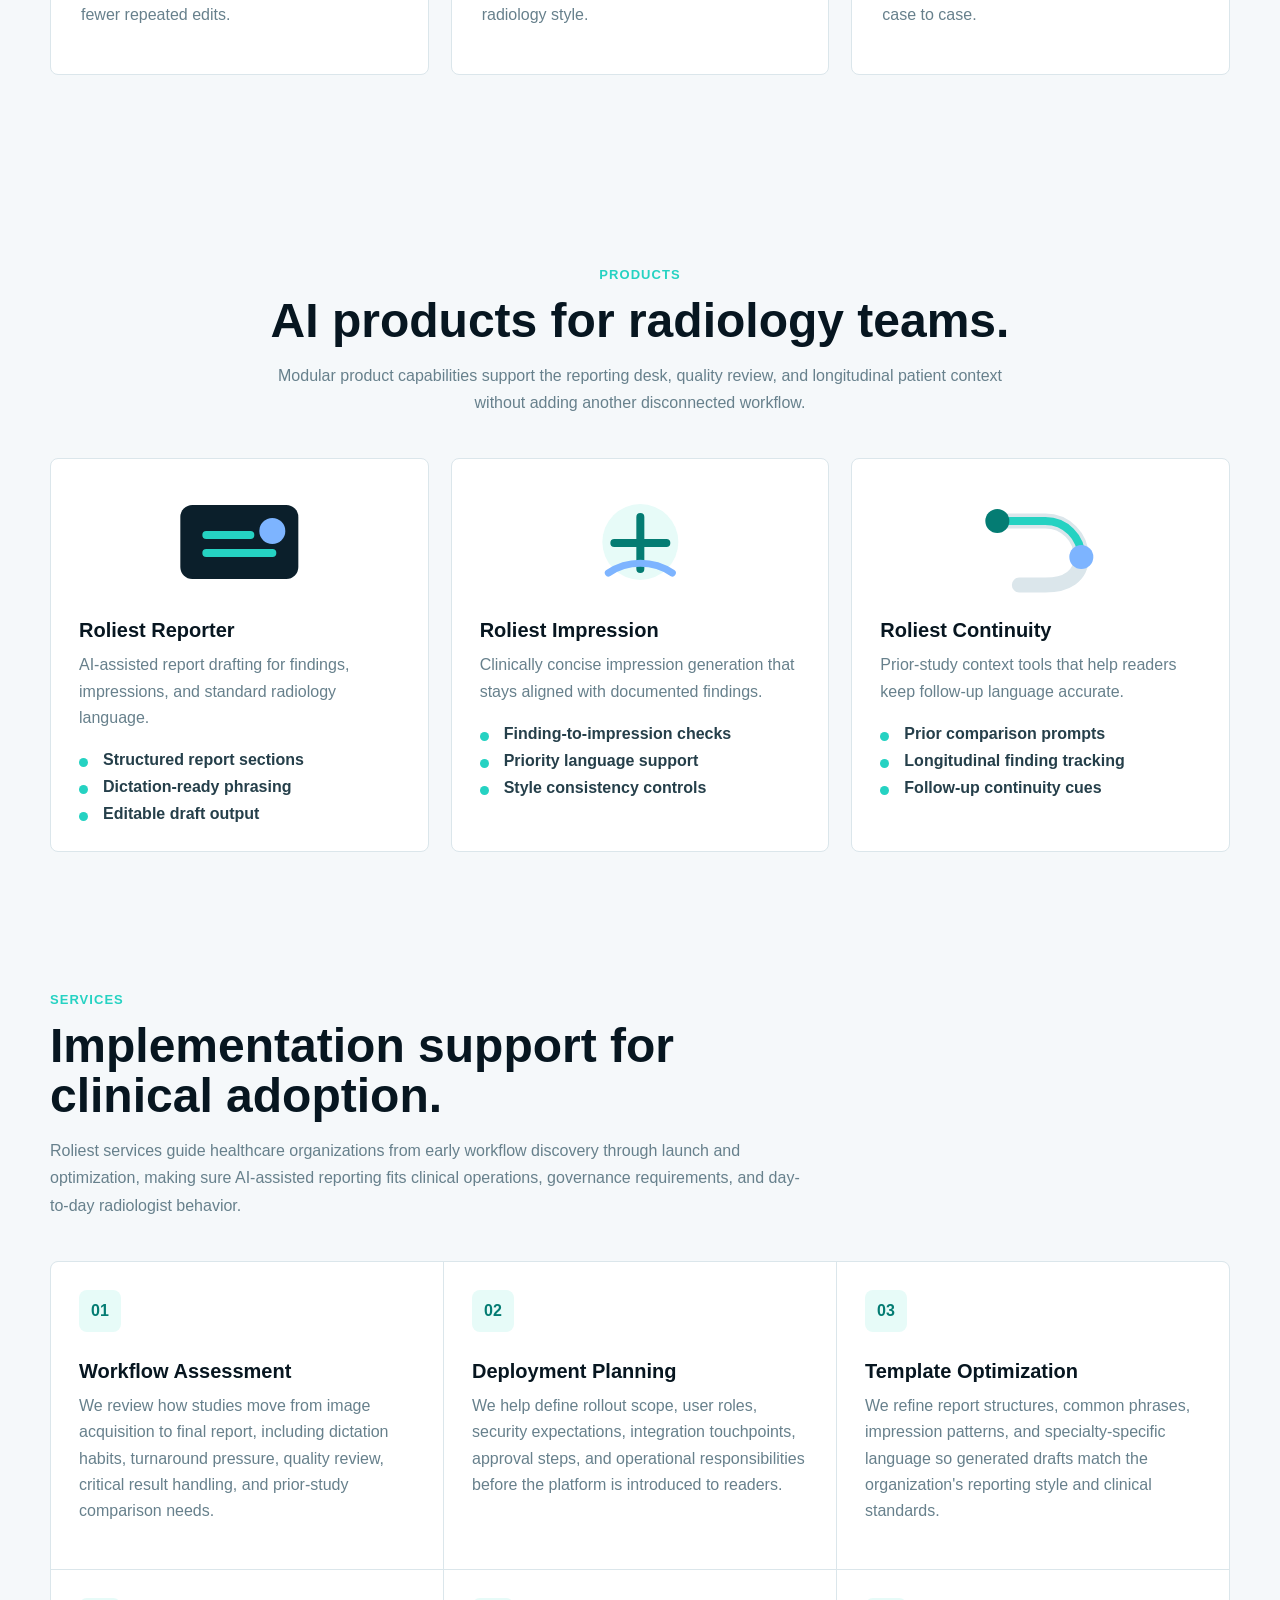
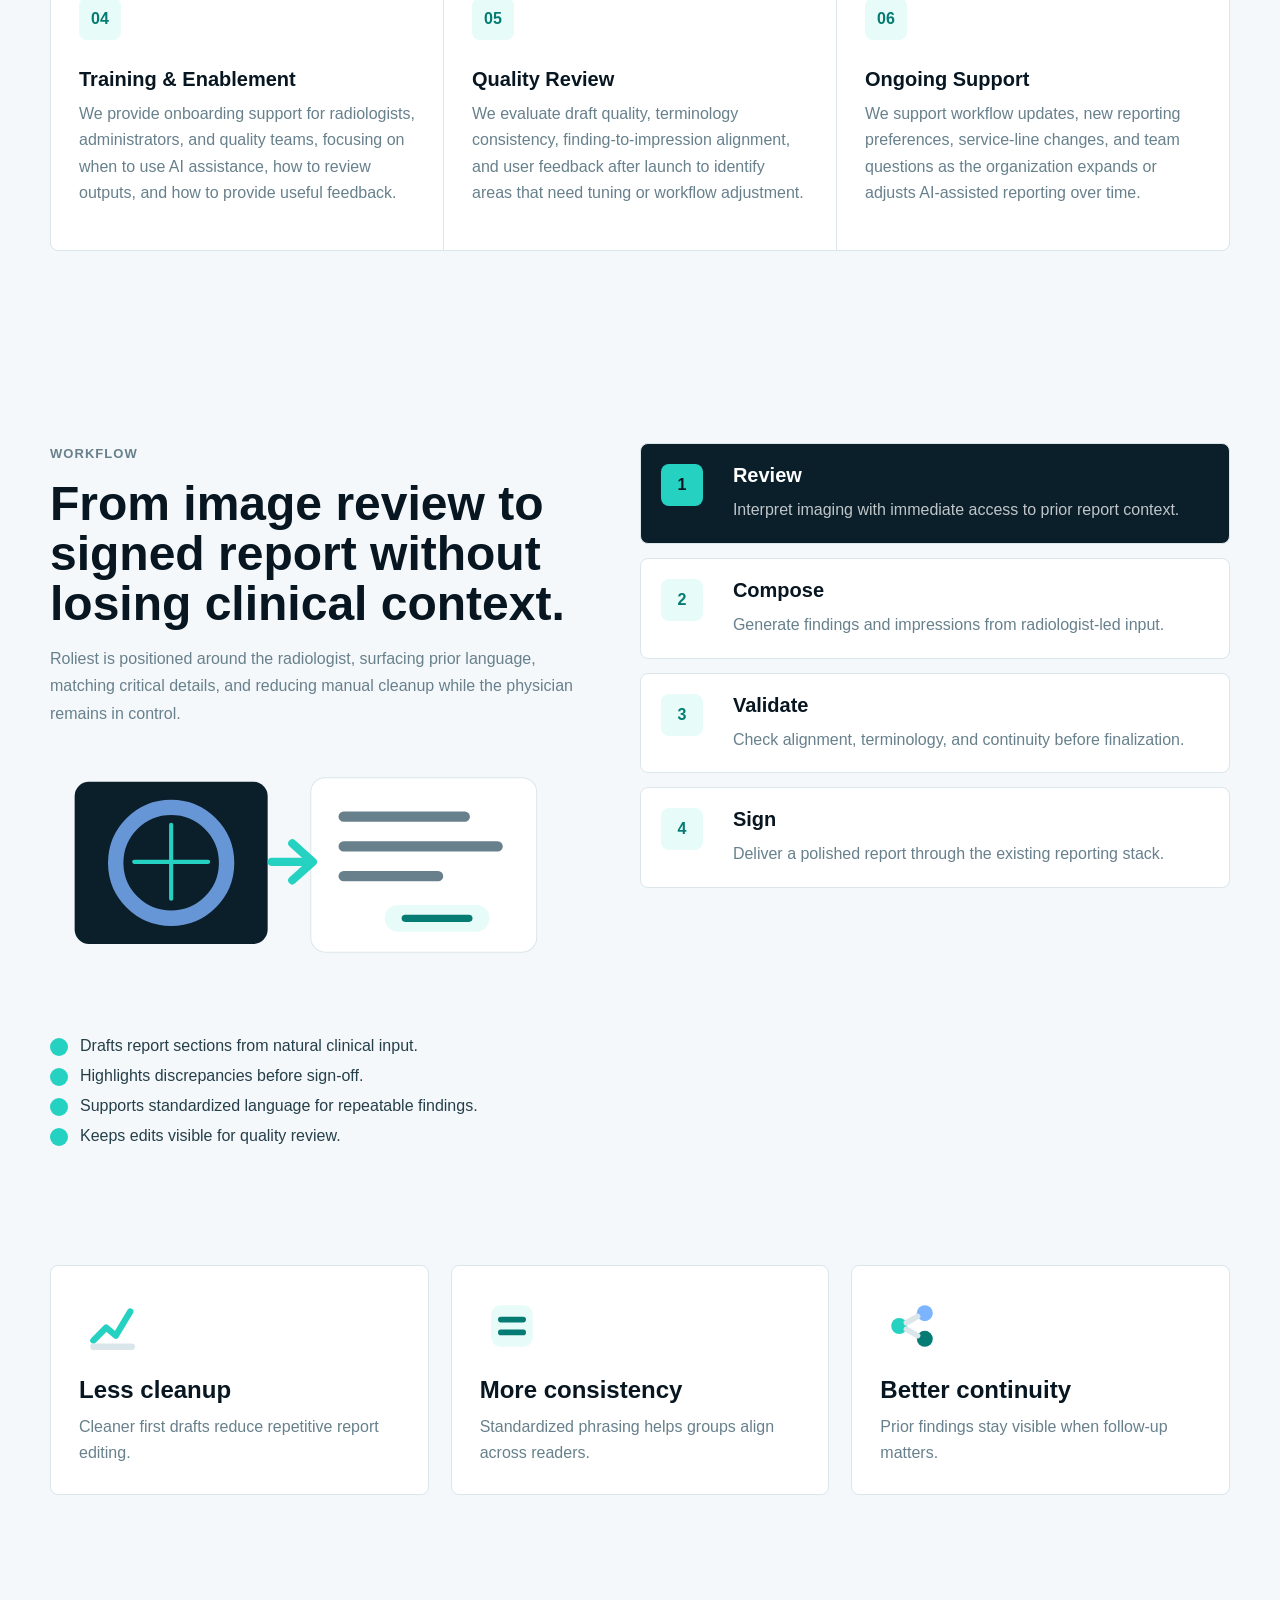
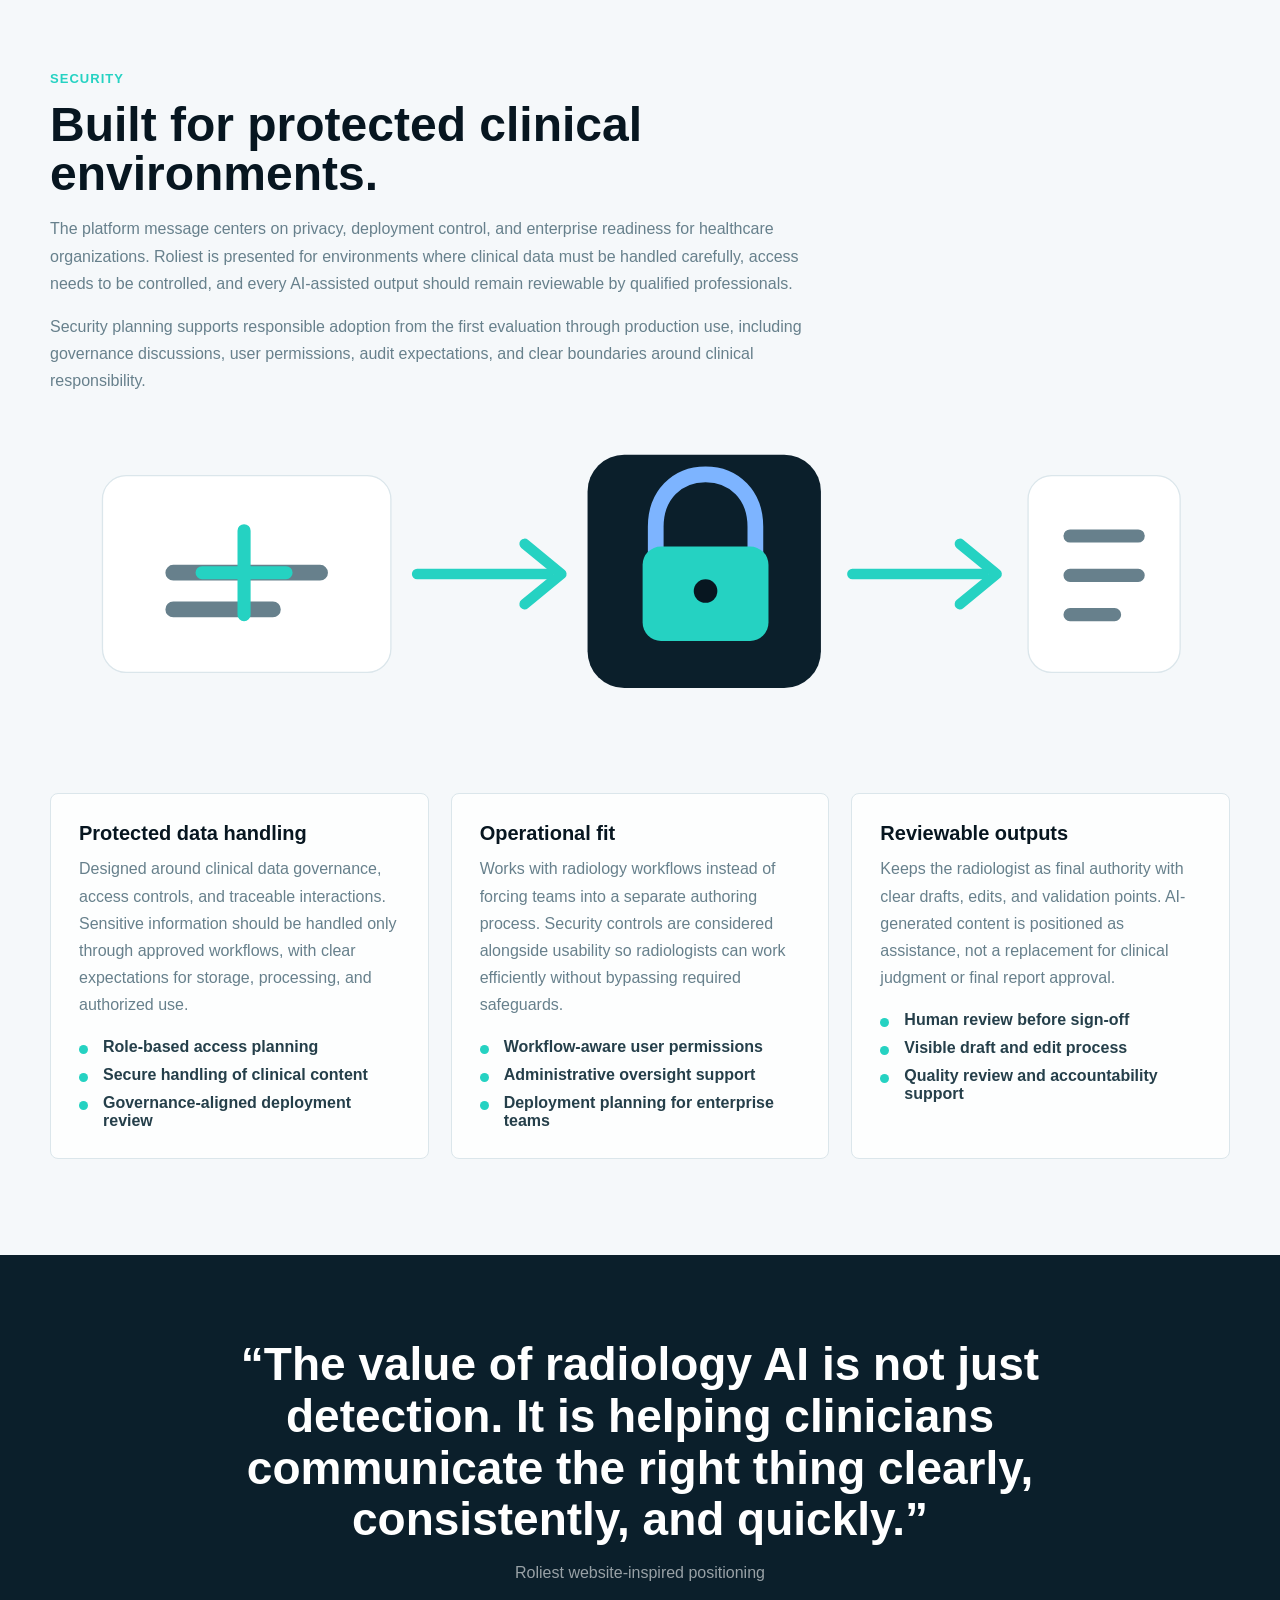
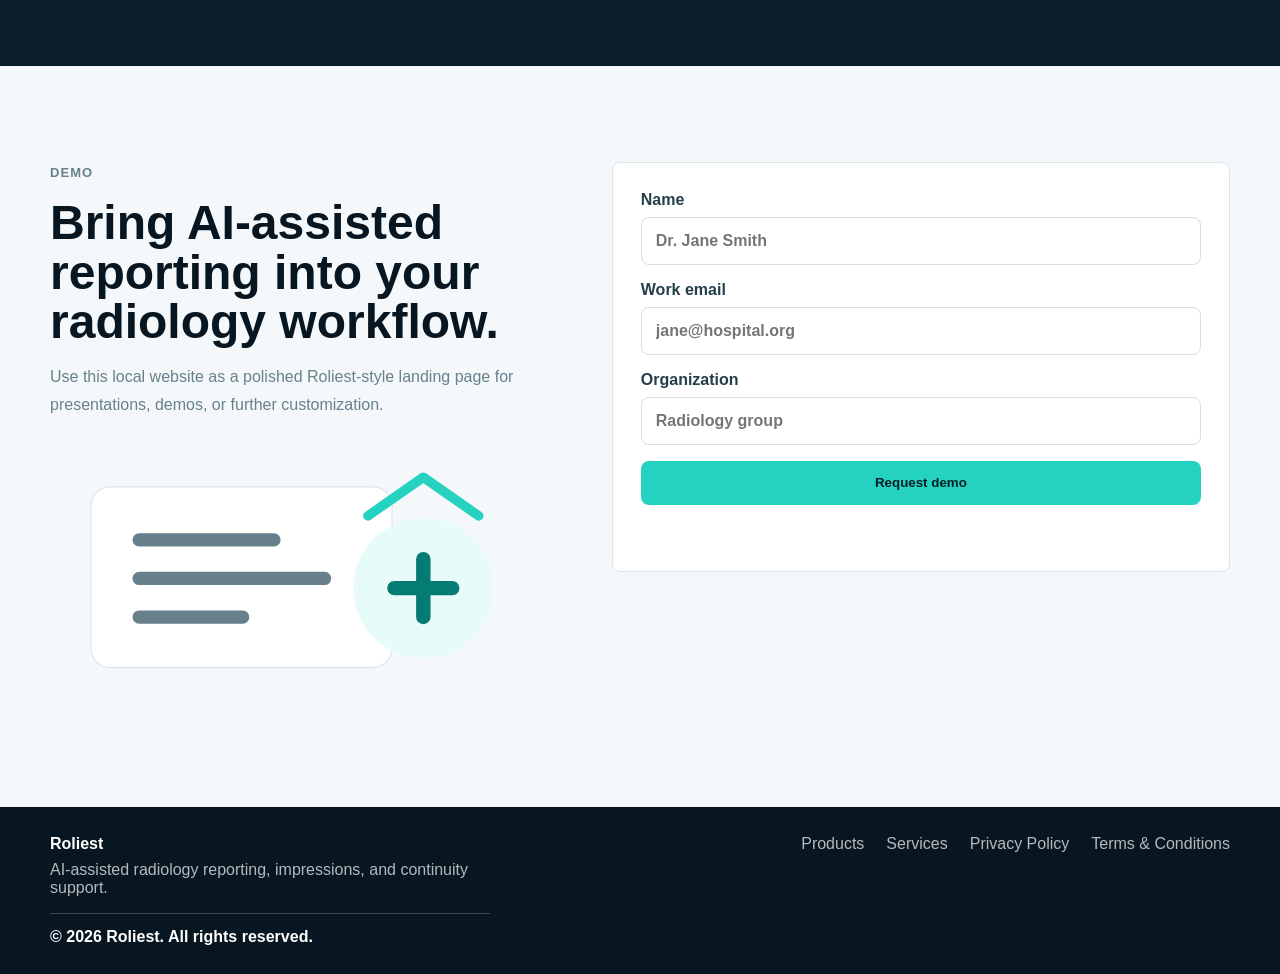
==== commit d5b9999b: "Update index.html" ====
--- a/index.html
+++ b/index.html
@@ -3,15 +3,15 @@
 <head>
   <meta charset="UTF-8">
   <meta name="viewport" content="width=device-width, initial-scale=1.0">
-  <title>RadicAI | Radiology Reporting Intelligence</title>
+  <title>Roliest | Radiology Reporting Intelligence</title>
   <link rel="stylesheet" href="styles.css">
 </head>
 <body>
   <header class="site-header">
     <nav class="nav-shell" aria-label="Primary navigation">
-      <a class="brand" href="index.html#top" aria-label="RadicAI home">
+      <a class="brand" href="index.html#top" aria-label="Roliest home">
         <span class="brand-box"><img src="logo.svg" alt=""></span>
-        <span class="brand-name">RadicAI</span>
+        <span class="brand-name">Roliest</span>
       </a>
       <button class="nav-toggle" type="button" aria-expanded="false" aria-controls="site-menu">
         <span></span>
@@ -36,7 +36,7 @@
         <div class="hero-copy">
           <p class="eyebrow">AI radiology reporting platform</p>
           <h1>Reporting intelligence built for clinical speed and consistency.</h1>
-          <p class="hero-text">RadicAI helps radiology teams capture findings, shape impressions, preserve continuity, and move studies through the queue with less administrative drag.</p>
+          <p class="hero-text">Roliest helps radiology teams capture findings, shape impressions, preserve continuity, and move studies through the queue with less administrative drag.</p>
           <div class="hero-actions">
             <a class="button primary" href="index.html#contact">Book a demo</a>
             <a class="button secondary" href="index.html#platform">Explore platform</a>
@@ -163,7 +163,7 @@
             <path d="M42 48h44M42 66h66" stroke="#25d2c2" stroke-width="8" stroke-linecap="round"/>
             <circle cx="108" cy="44" r="13" fill="#7db4ff"/>
           </svg>
-          <h3>RadicAI Reporter</h3>
+          <h3>Roliest Reporter</h3>
           <p>AI-assisted report drafting for findings, impressions, and standard radiology language.</p>
           <ul>
             <li>Structured report sections</li>
@@ -177,7 +177,7 @@
             <path d="M49 56h52M75 30v52" stroke="#047c73" stroke-width="8" stroke-linecap="round"/>
             <path d="M43 86c19-13 45-13 64 0" fill="none" stroke="#7db4ff" stroke-width="7" stroke-linecap="round"/>
           </svg>
-          <h3>RadicAI Impression</h3>
+          <h3>Roliest Impression</h3>
           <p>Clinically concise impression generation that stays aligned with documented findings.</p>
           <ul>
             <li>Finding-to-impression checks</li>
@@ -192,7 +192,7 @@
             <circle cx="32" cy="34" r="12" fill="#047c73"/>
             <circle cx="116" cy="70" r="12" fill="#7db4ff"/>
           </svg>
-          <h3>RadicAI Continuity</h3>
+          <h3>Roliest Continuity</h3>
           <p>Prior-study context tools that help readers keep follow-up language accurate.</p>
           <ul>
             <li>Prior comparison prompts</li>
@@ -207,7 +207,7 @@
       <div class="section-heading align-left">
         <p class="eyebrow">Services</p>
         <h2>Implementation support for clinical adoption.</h2>
-        <p>RadicAI services guide healthcare organizations from early workflow discovery through launch and optimization, making sure AI-assisted reporting fits clinical operations, governance requirements, and day-to-day radiologist behavior.</p>
+        <p>Roliest services guide healthcare organizations from early workflow discovery through launch and optimization, making sure AI-assisted reporting fits clinical operations, governance requirements, and day-to-day radiologist behavior.</p>
       </div>
       <div class="service-grid">
         <article>
@@ -247,7 +247,7 @@
       <div class="workflow-copy">
         <p class="eyebrow">Workflow</p>
         <h2>From image review to signed report without losing clinical context.</h2>
-        <p>RadicAI is positioned around the radiologist, surfacing prior language, matching critical details, and reducing manual cleanup while the physician remains in control.</p>
+        <p>Roliest is positioned around the radiologist, surfacing prior language, matching critical details, and reducing manual cleanup while the physician remains in control.</p>
         <svg class="section-illustration workflow-illustration" viewBox="0 0 520 250" role="img" aria-label="Radiology workflow illustration">
           <rect x="24" y="28" width="188" height="158" rx="14" fill="#0b1f2b"/>
           <circle cx="118" cy="107" r="54" fill="none" stroke="#7db4ff" stroke-width="15" opacity=".8"/>
@@ -331,7 +331,7 @@
       <div class="section-heading align-left">
         <p class="eyebrow">Security</p>
         <h2>Built for protected clinical environments.</h2>
-        <p>The platform message centers on privacy, deployment control, and enterprise readiness for healthcare organizations. RadicAI is presented for environments where clinical data must be handled carefully, access needs to be controlled, and every AI-assisted output should remain reviewable by qualified professionals.</p>
+        <p>The platform message centers on privacy, deployment control, and enterprise readiness for healthcare organizations. Roliest is presented for environments where clinical data must be handled carefully, access needs to be controlled, and every AI-assisted output should remain reviewable by qualified professionals.</p>
         <p>Security planning supports responsible adoption from the first evaluation through production use, including governance discussions, user permissions, audit expectations, and clear boundaries around clinical responsibility.</p>
       </div>
       <svg class="section-illustration security-illustration" viewBox="0 0 900 260" role="img" aria-label="Healthcare security illustration">
@@ -384,14 +384,14 @@
       <blockquote>
         “The value of radiology AI is not just detection. It is helping clinicians communicate the right thing clearly, consistently, and quickly.”
       </blockquote>
-      <p>RadicAI website-inspired positioning</p>
+      <p>Roliest website-inspired positioning</p>
     </section>
 
     <section class="contact-section" id="contact">
       <div>
         <p class="eyebrow">Demo</p>
         <h2>Bring AI-assisted reporting into your radiology workflow.</h2>
-        <p>Use this local website as a polished RadicAI-style landing page for presentations, demos, or further customization.</p>
+        <p>Use this local website as a polished Roliest-style landing page for presentations, demos, or further customization.</p>
         <svg class="section-illustration contact-illustration" viewBox="0 0 420 220" role="img" aria-label="Demo request illustration">
           <rect x="34" y="34" width="250" height="150" rx="16" fill="#ffffff" stroke="#dbe6eb"/>
           <path d="M74 78h112M74 110h154M74 142h86" stroke="#67808c" stroke-width="11" stroke-linecap="round"/>
@@ -421,9 +421,9 @@
 
   <footer class="site-footer">
     <div>
-      <span>RadicAI</span>
+      <span>Roliest</span>
       <p>AI-assisted radiology reporting, impressions, and continuity support.</p>
-      <p class="copyright">&copy; 2026 RadicAI. All rights reserved.</p>
+      <p class="copyright">&copy; 2026 Roliest. All rights reserved.</p>
     </div>
     <nav aria-label="Footer navigation">
       <a href="index.html#products">Products</a>
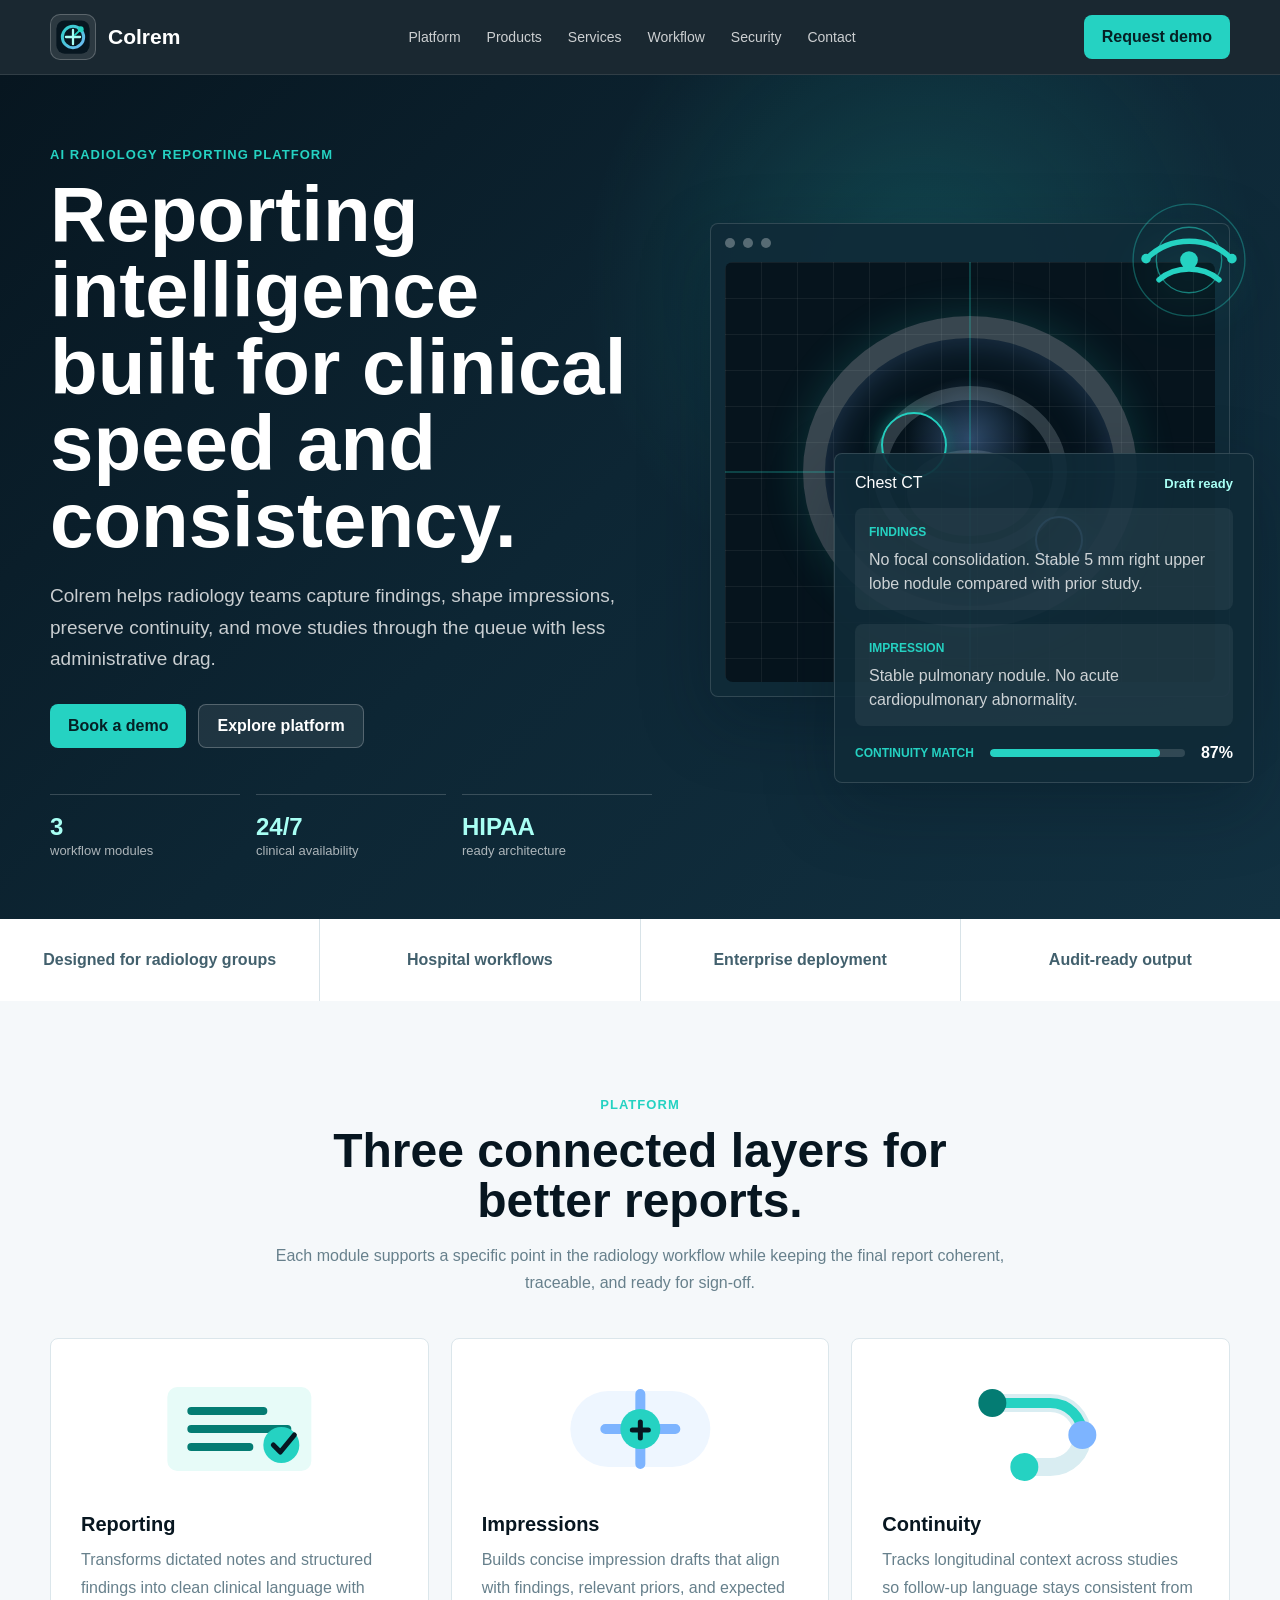
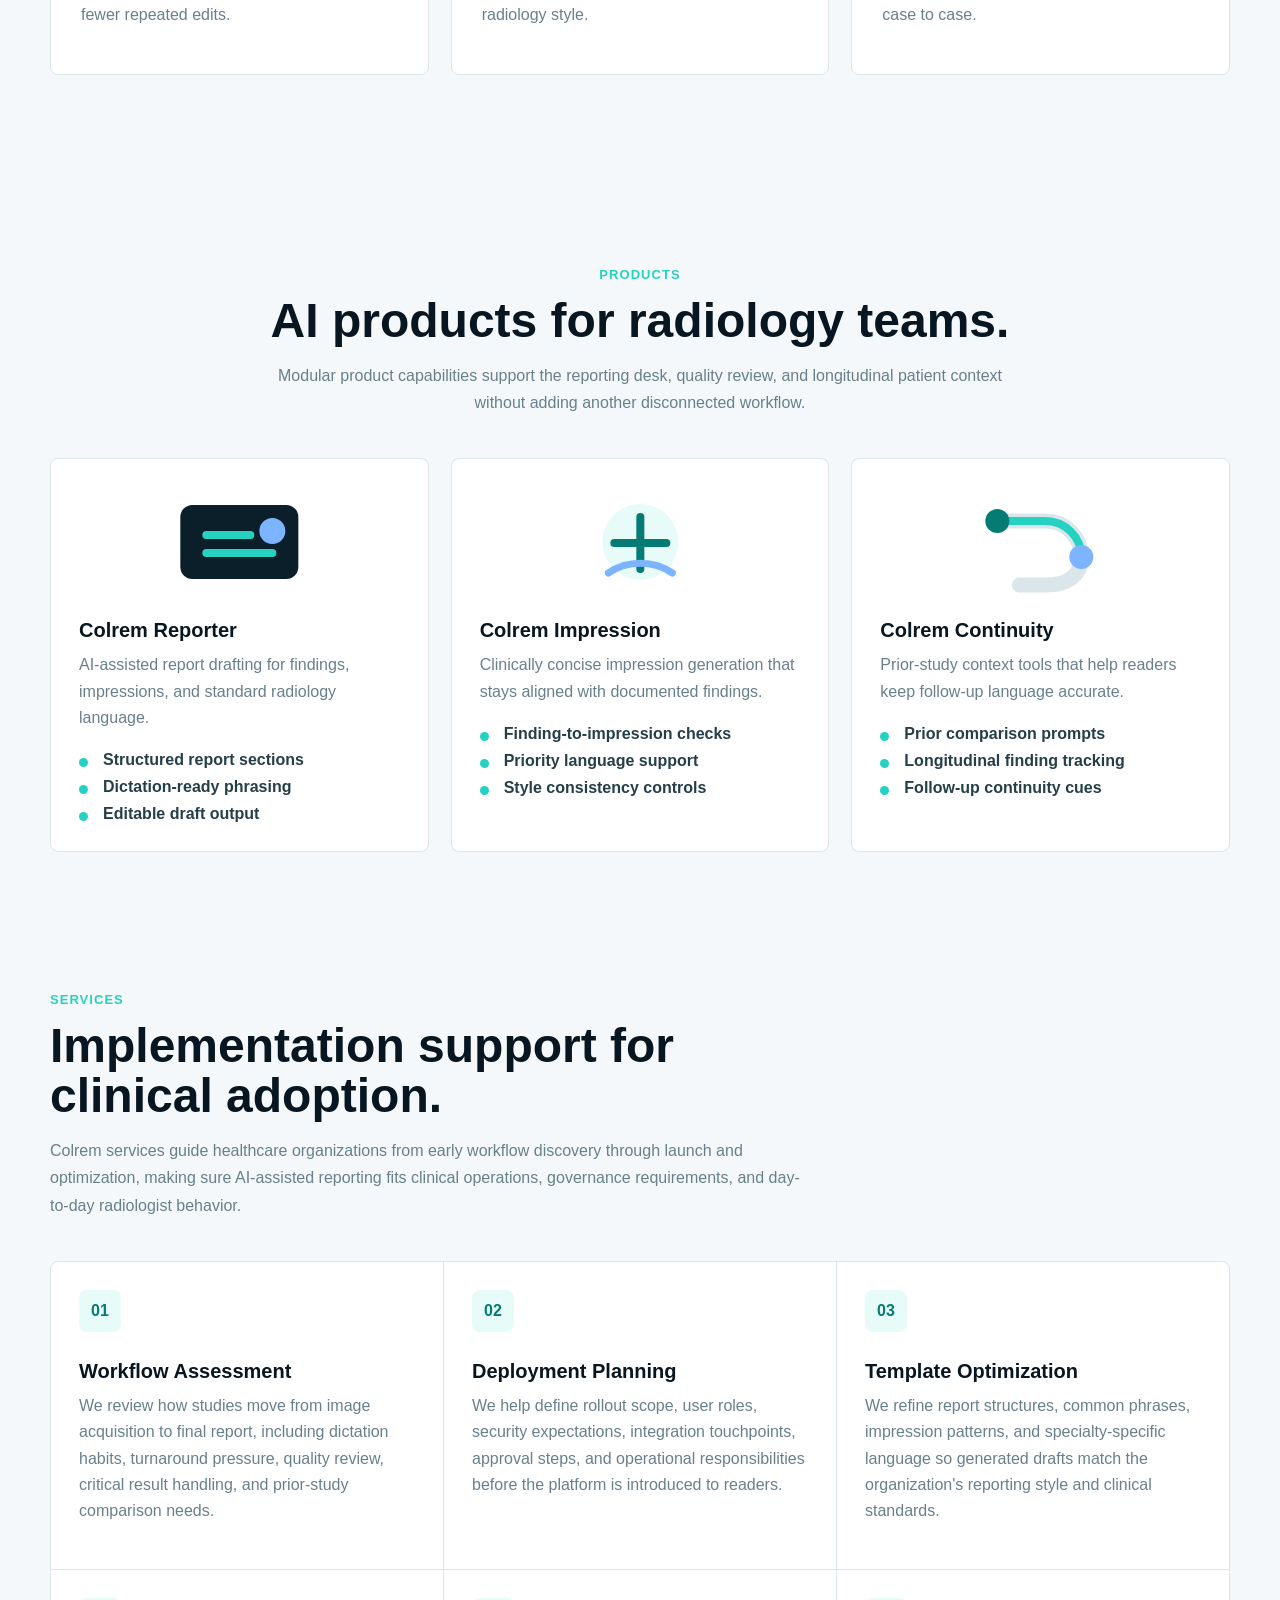
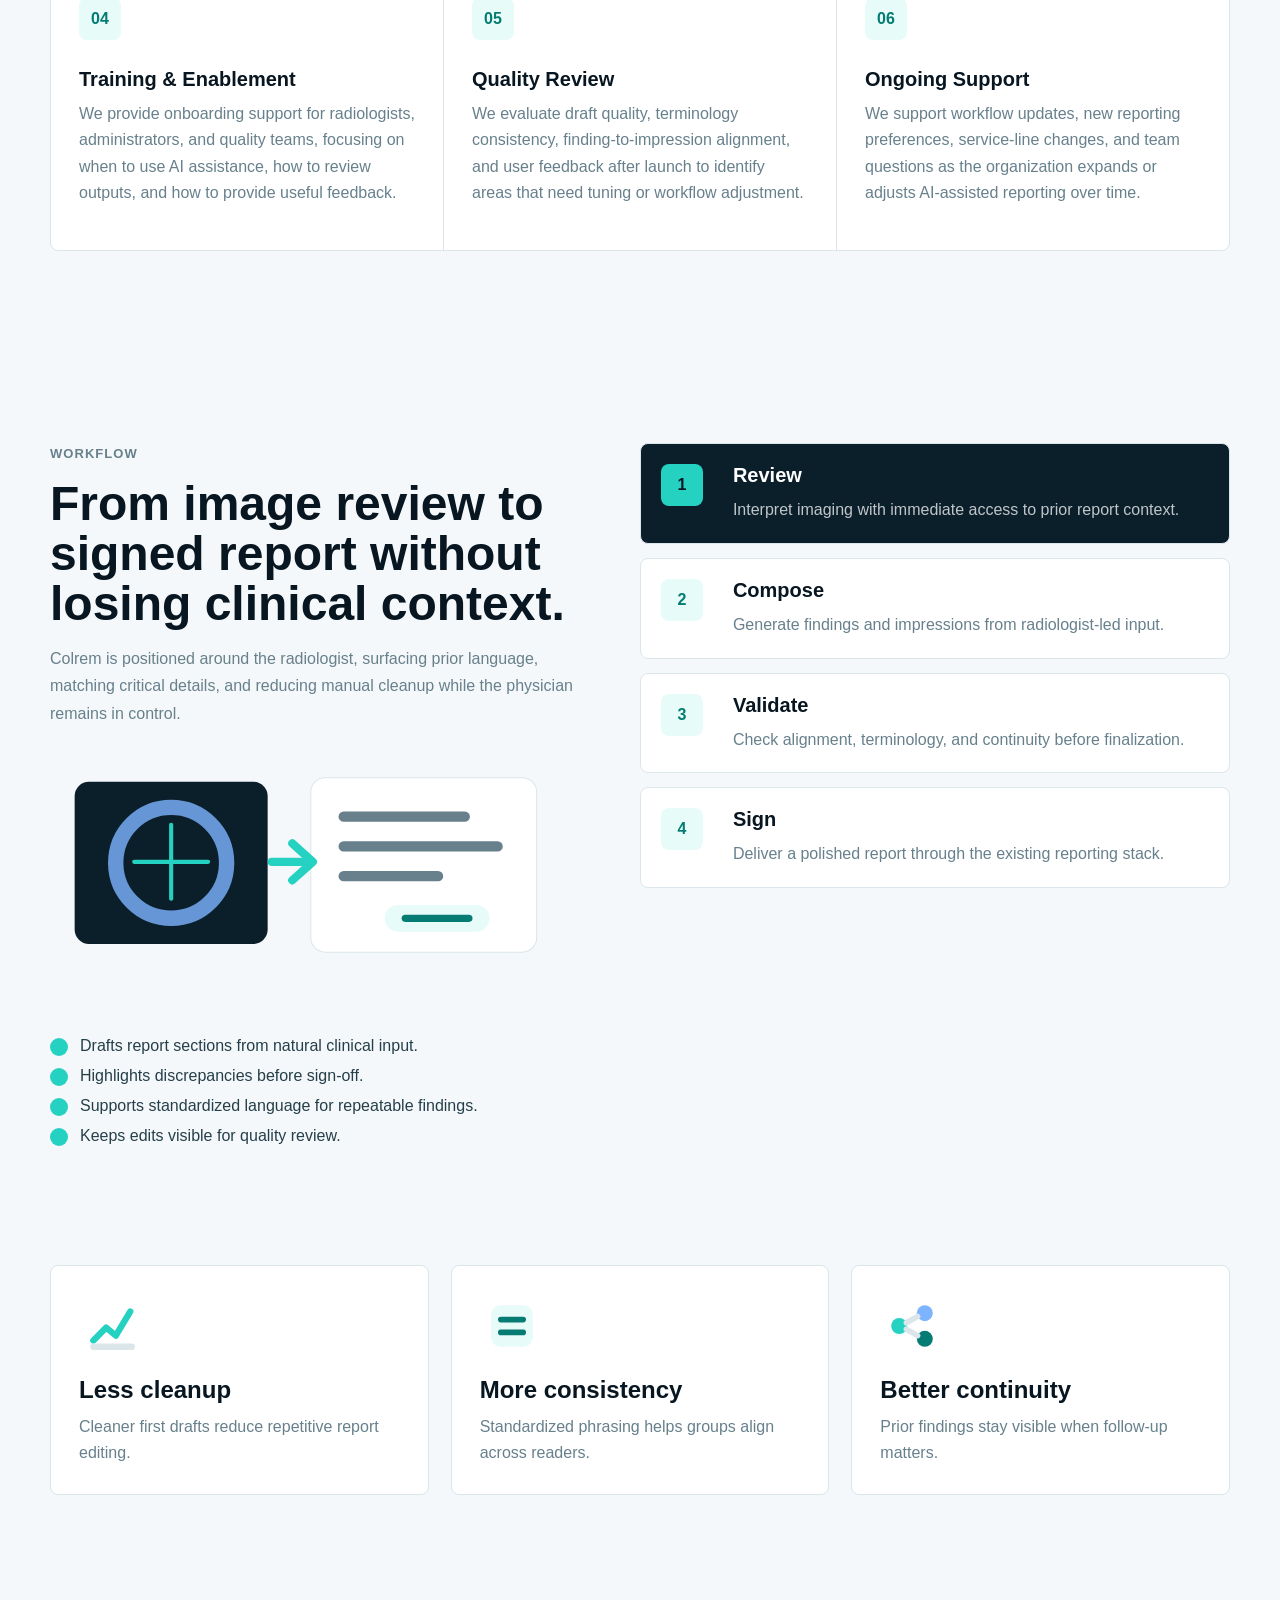
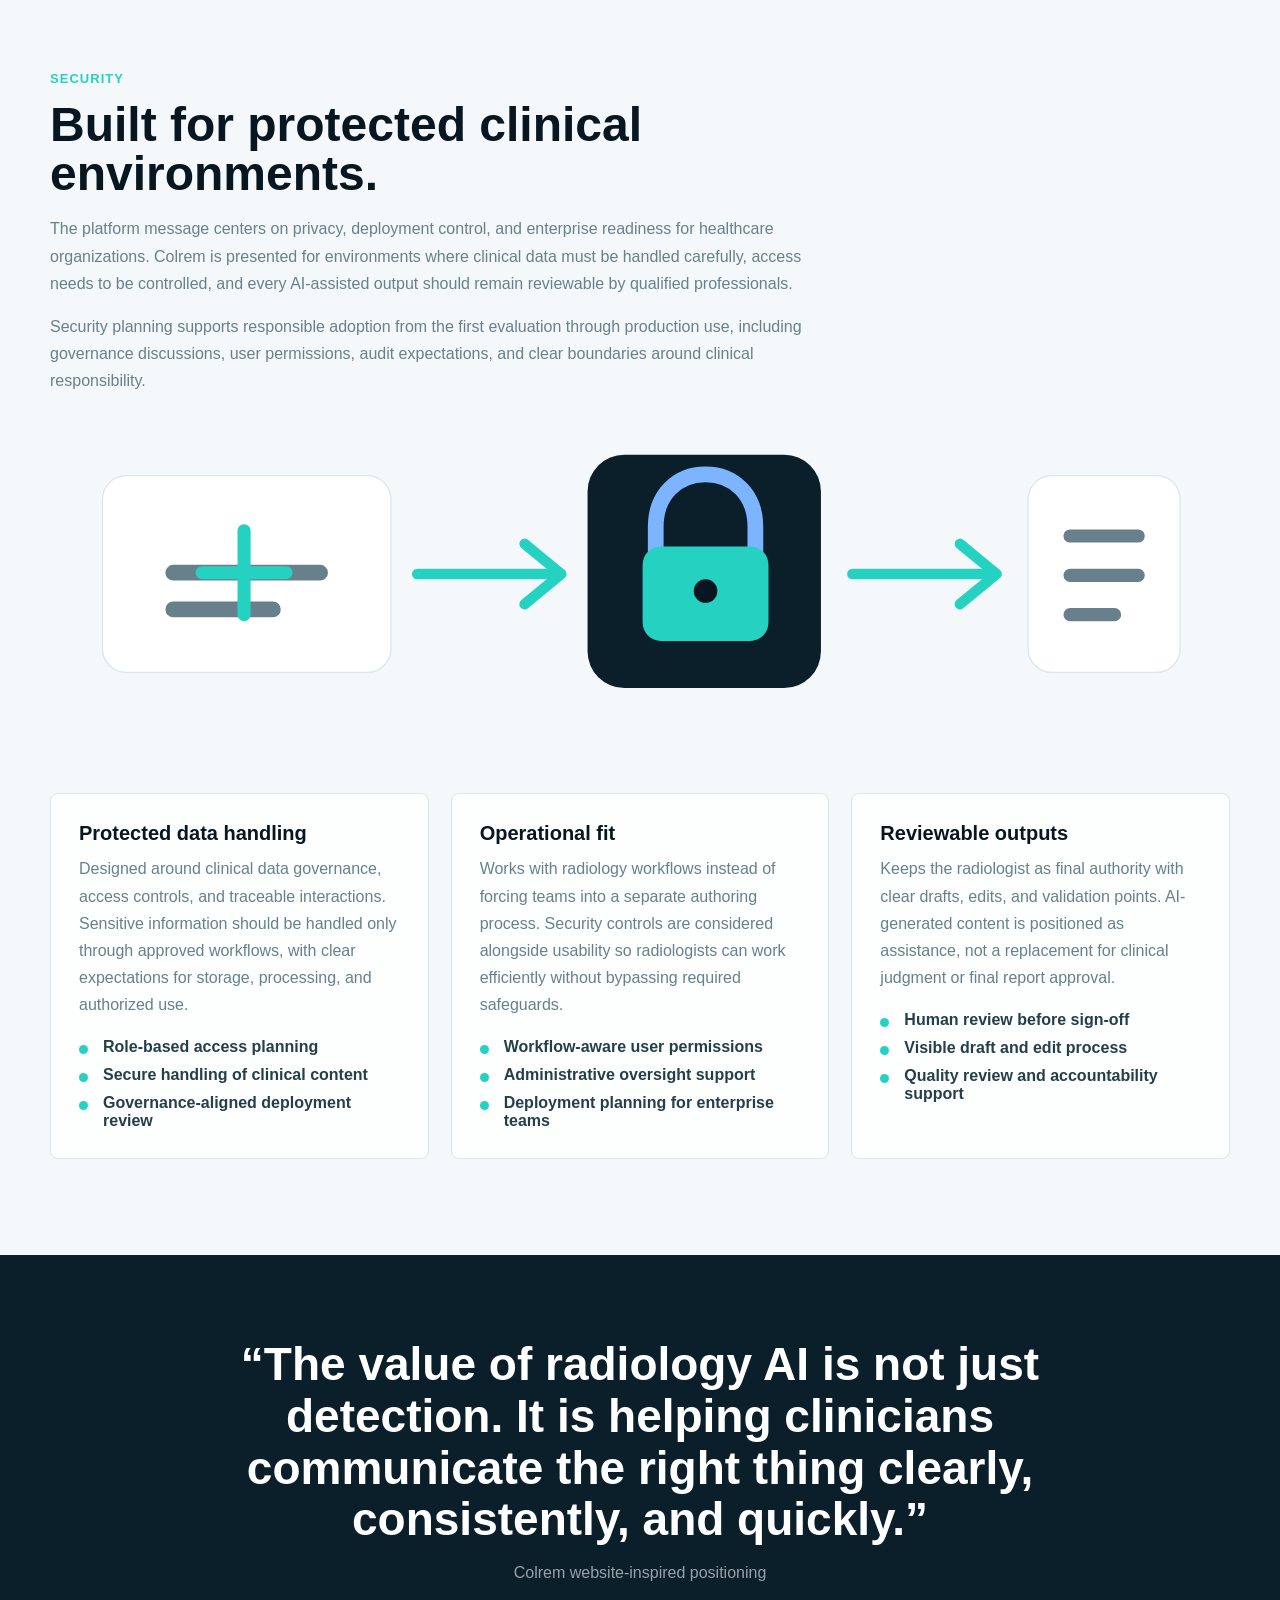
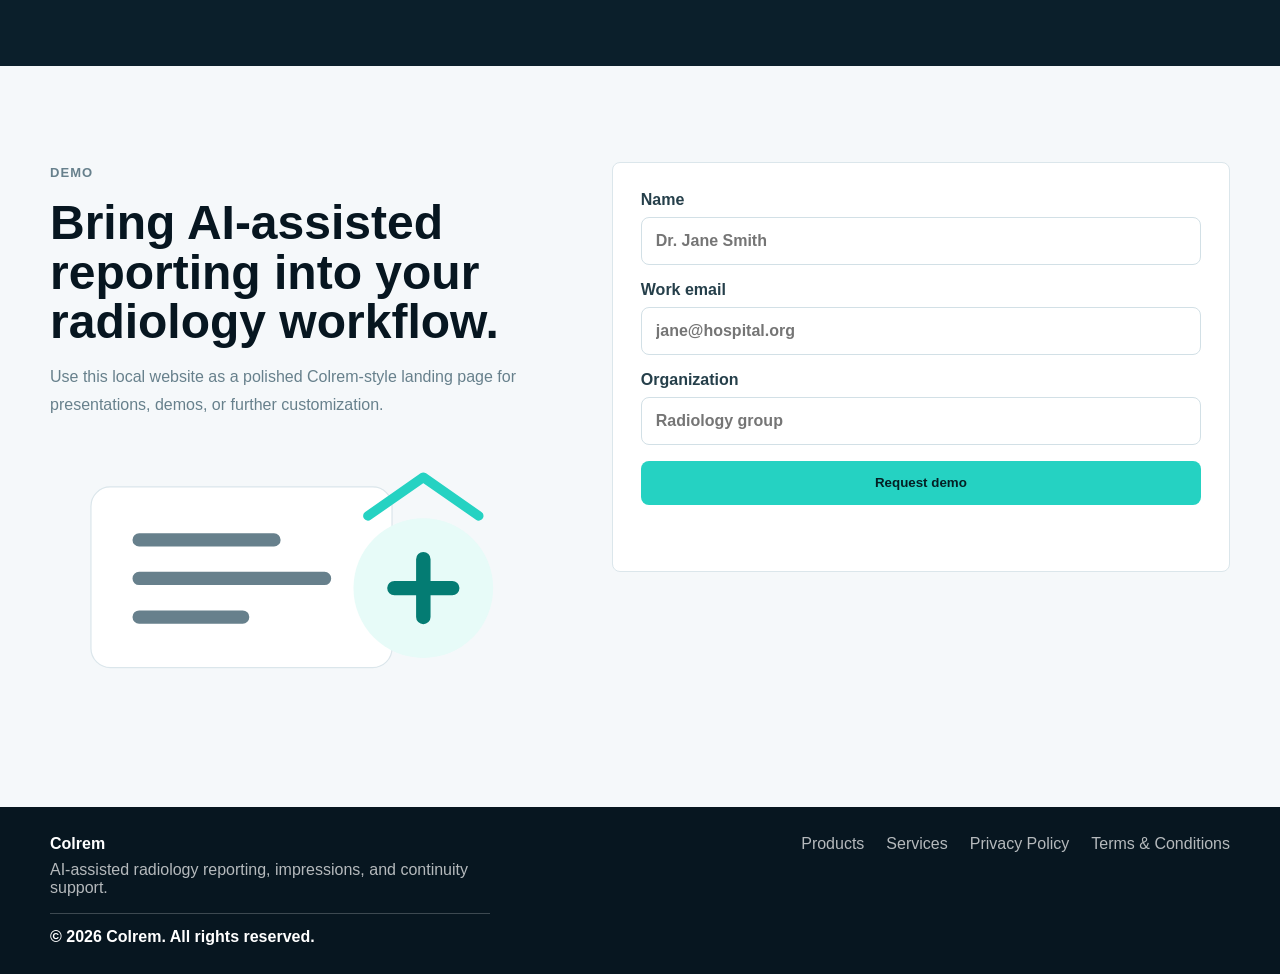
==== commit e6677bff: "Update index.html" ====
--- a/index.html
+++ b/index.html
@@ -3,15 +3,15 @@
 <head>
   <meta charset="UTF-8">
   <meta name="viewport" content="width=device-width, initial-scale=1.0">
-  <title>Roliest | Radiology Reporting Intelligence</title>
+  <title>Colrem | Radiology Reporting Intelligence</title>
   <link rel="stylesheet" href="styles.css">
 </head>
 <body>
   <header class="site-header">
     <nav class="nav-shell" aria-label="Primary navigation">
-      <a class="brand" href="index.html#top" aria-label="Roliest home">
+      <a class="brand" href="index.html#top" aria-label="Colrem home">
         <span class="brand-box"><img src="logo.svg" alt=""></span>
-        <span class="brand-name">Roliest</span>
+        <span class="brand-name">Colrem</span>
       </a>
       <button class="nav-toggle" type="button" aria-expanded="false" aria-controls="site-menu">
         <span></span>
@@ -36,7 +36,7 @@
         <div class="hero-copy">
           <p class="eyebrow">AI radiology reporting platform</p>
           <h1>Reporting intelligence built for clinical speed and consistency.</h1>
-          <p class="hero-text">Roliest helps radiology teams capture findings, shape impressions, preserve continuity, and move studies through the queue with less administrative drag.</p>
+          <p class="hero-text">Colrem helps radiology teams capture findings, shape impressions, preserve continuity, and move studies through the queue with less administrative drag.</p>
           <div class="hero-actions">
             <a class="button primary" href="index.html#contact">Book a demo</a>
             <a class="button secondary" href="index.html#platform">Explore platform</a>
@@ -163,7 +163,7 @@
             <path d="M42 48h44M42 66h66" stroke="#25d2c2" stroke-width="8" stroke-linecap="round"/>
             <circle cx="108" cy="44" r="13" fill="#7db4ff"/>
           </svg>
-          <h3>Roliest Reporter</h3>
+          <h3>Colrem Reporter</h3>
           <p>AI-assisted report drafting for findings, impressions, and standard radiology language.</p>
           <ul>
             <li>Structured report sections</li>
@@ -177,7 +177,7 @@
             <path d="M49 56h52M75 30v52" stroke="#047c73" stroke-width="8" stroke-linecap="round"/>
             <path d="M43 86c19-13 45-13 64 0" fill="none" stroke="#7db4ff" stroke-width="7" stroke-linecap="round"/>
           </svg>
-          <h3>Roliest Impression</h3>
+          <h3>Colrem Impression</h3>
           <p>Clinically concise impression generation that stays aligned with documented findings.</p>
           <ul>
             <li>Finding-to-impression checks</li>
@@ -192,7 +192,7 @@
             <circle cx="32" cy="34" r="12" fill="#047c73"/>
             <circle cx="116" cy="70" r="12" fill="#7db4ff"/>
           </svg>
-          <h3>Roliest Continuity</h3>
+          <h3>Colrem Continuity</h3>
           <p>Prior-study context tools that help readers keep follow-up language accurate.</p>
           <ul>
             <li>Prior comparison prompts</li>
@@ -207,7 +207,7 @@
       <div class="section-heading align-left">
         <p class="eyebrow">Services</p>
         <h2>Implementation support for clinical adoption.</h2>
-        <p>Roliest services guide healthcare organizations from early workflow discovery through launch and optimization, making sure AI-assisted reporting fits clinical operations, governance requirements, and day-to-day radiologist behavior.</p>
+        <p>Colrem services guide healthcare organizations from early workflow discovery through launch and optimization, making sure AI-assisted reporting fits clinical operations, governance requirements, and day-to-day radiologist behavior.</p>
       </div>
       <div class="service-grid">
         <article>
@@ -247,7 +247,7 @@
       <div class="workflow-copy">
         <p class="eyebrow">Workflow</p>
         <h2>From image review to signed report without losing clinical context.</h2>
-        <p>Roliest is positioned around the radiologist, surfacing prior language, matching critical details, and reducing manual cleanup while the physician remains in control.</p>
+        <p>Colrem is positioned around the radiologist, surfacing prior language, matching critical details, and reducing manual cleanup while the physician remains in control.</p>
         <svg class="section-illustration workflow-illustration" viewBox="0 0 520 250" role="img" aria-label="Radiology workflow illustration">
           <rect x="24" y="28" width="188" height="158" rx="14" fill="#0b1f2b"/>
           <circle cx="118" cy="107" r="54" fill="none" stroke="#7db4ff" stroke-width="15" opacity=".8"/>
@@ -331,7 +331,7 @@
       <div class="section-heading align-left">
         <p class="eyebrow">Security</p>
         <h2>Built for protected clinical environments.</h2>
-        <p>The platform message centers on privacy, deployment control, and enterprise readiness for healthcare organizations. Roliest is presented for environments where clinical data must be handled carefully, access needs to be controlled, and every AI-assisted output should remain reviewable by qualified professionals.</p>
+        <p>The platform message centers on privacy, deployment control, and enterprise readiness for healthcare organizations. Colrem is presented for environments where clinical data must be handled carefully, access needs to be controlled, and every AI-assisted output should remain reviewable by qualified professionals.</p>
         <p>Security planning supports responsible adoption from the first evaluation through production use, including governance discussions, user permissions, audit expectations, and clear boundaries around clinical responsibility.</p>
       </div>
       <svg class="section-illustration security-illustration" viewBox="0 0 900 260" role="img" aria-label="Healthcare security illustration">
@@ -384,14 +384,14 @@
       <blockquote>
         “The value of radiology AI is not just detection. It is helping clinicians communicate the right thing clearly, consistently, and quickly.”
       </blockquote>
-      <p>Roliest website-inspired positioning</p>
+      <p>Colrem website-inspired positioning</p>
     </section>
 
     <section class="contact-section" id="contact">
       <div>
         <p class="eyebrow">Demo</p>
         <h2>Bring AI-assisted reporting into your radiology workflow.</h2>
-        <p>Use this local website as a polished Roliest-style landing page for presentations, demos, or further customization.</p>
+        <p>Use this local website as a polished Colrem-style landing page for presentations, demos, or further customization.</p>
         <svg class="section-illustration contact-illustration" viewBox="0 0 420 220" role="img" aria-label="Demo request illustration">
           <rect x="34" y="34" width="250" height="150" rx="16" fill="#ffffff" stroke="#dbe6eb"/>
           <path d="M74 78h112M74 110h154M74 142h86" stroke="#67808c" stroke-width="11" stroke-linecap="round"/>
@@ -421,9 +421,9 @@
 
   <footer class="site-footer">
     <div>
-      <span>Roliest</span>
+      <span>Colrem</span>
       <p>AI-assisted radiology reporting, impressions, and continuity support.</p>
-      <p class="copyright">&copy; 2026 Roliest. All rights reserved.</p>
+      <p class="copyright">&copy; 2026 Colrem. All rights reserved.</p>
     </div>
     <nav aria-label="Footer navigation">
       <a href="index.html#products">Products</a>
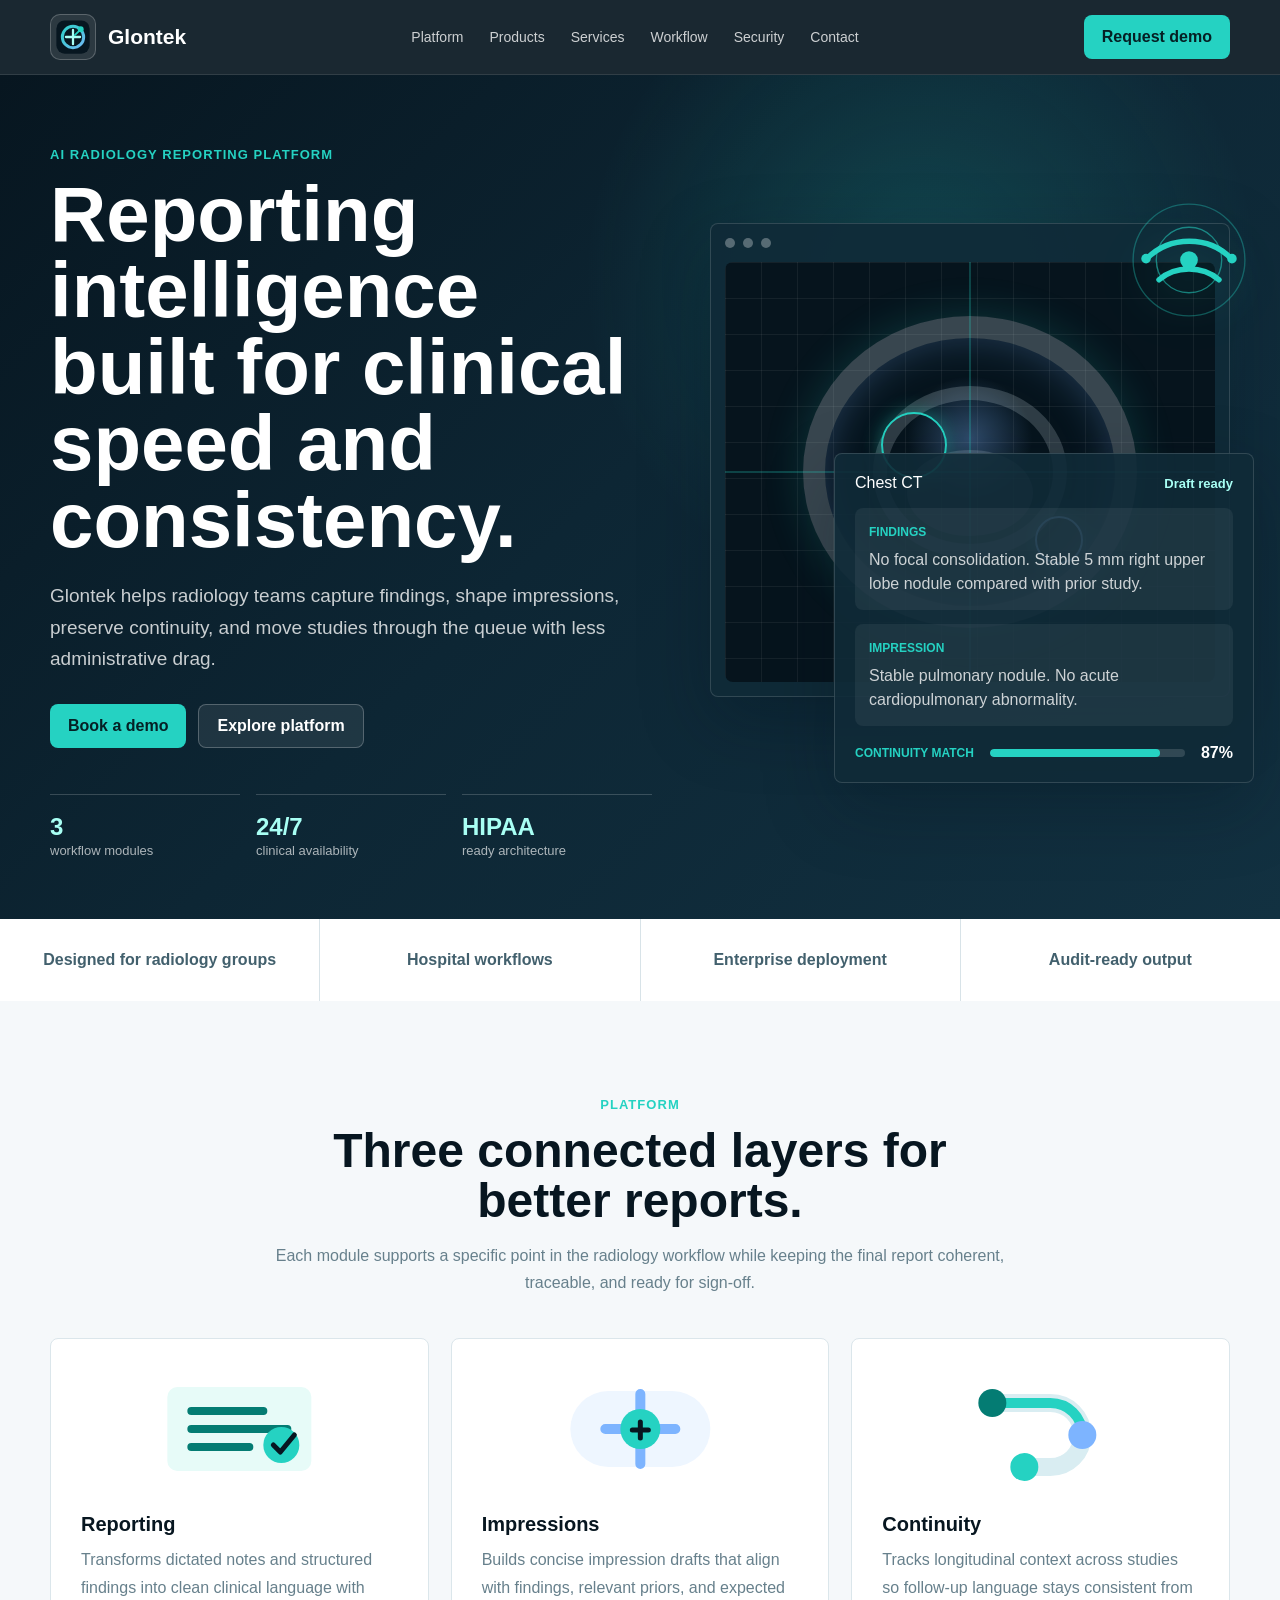
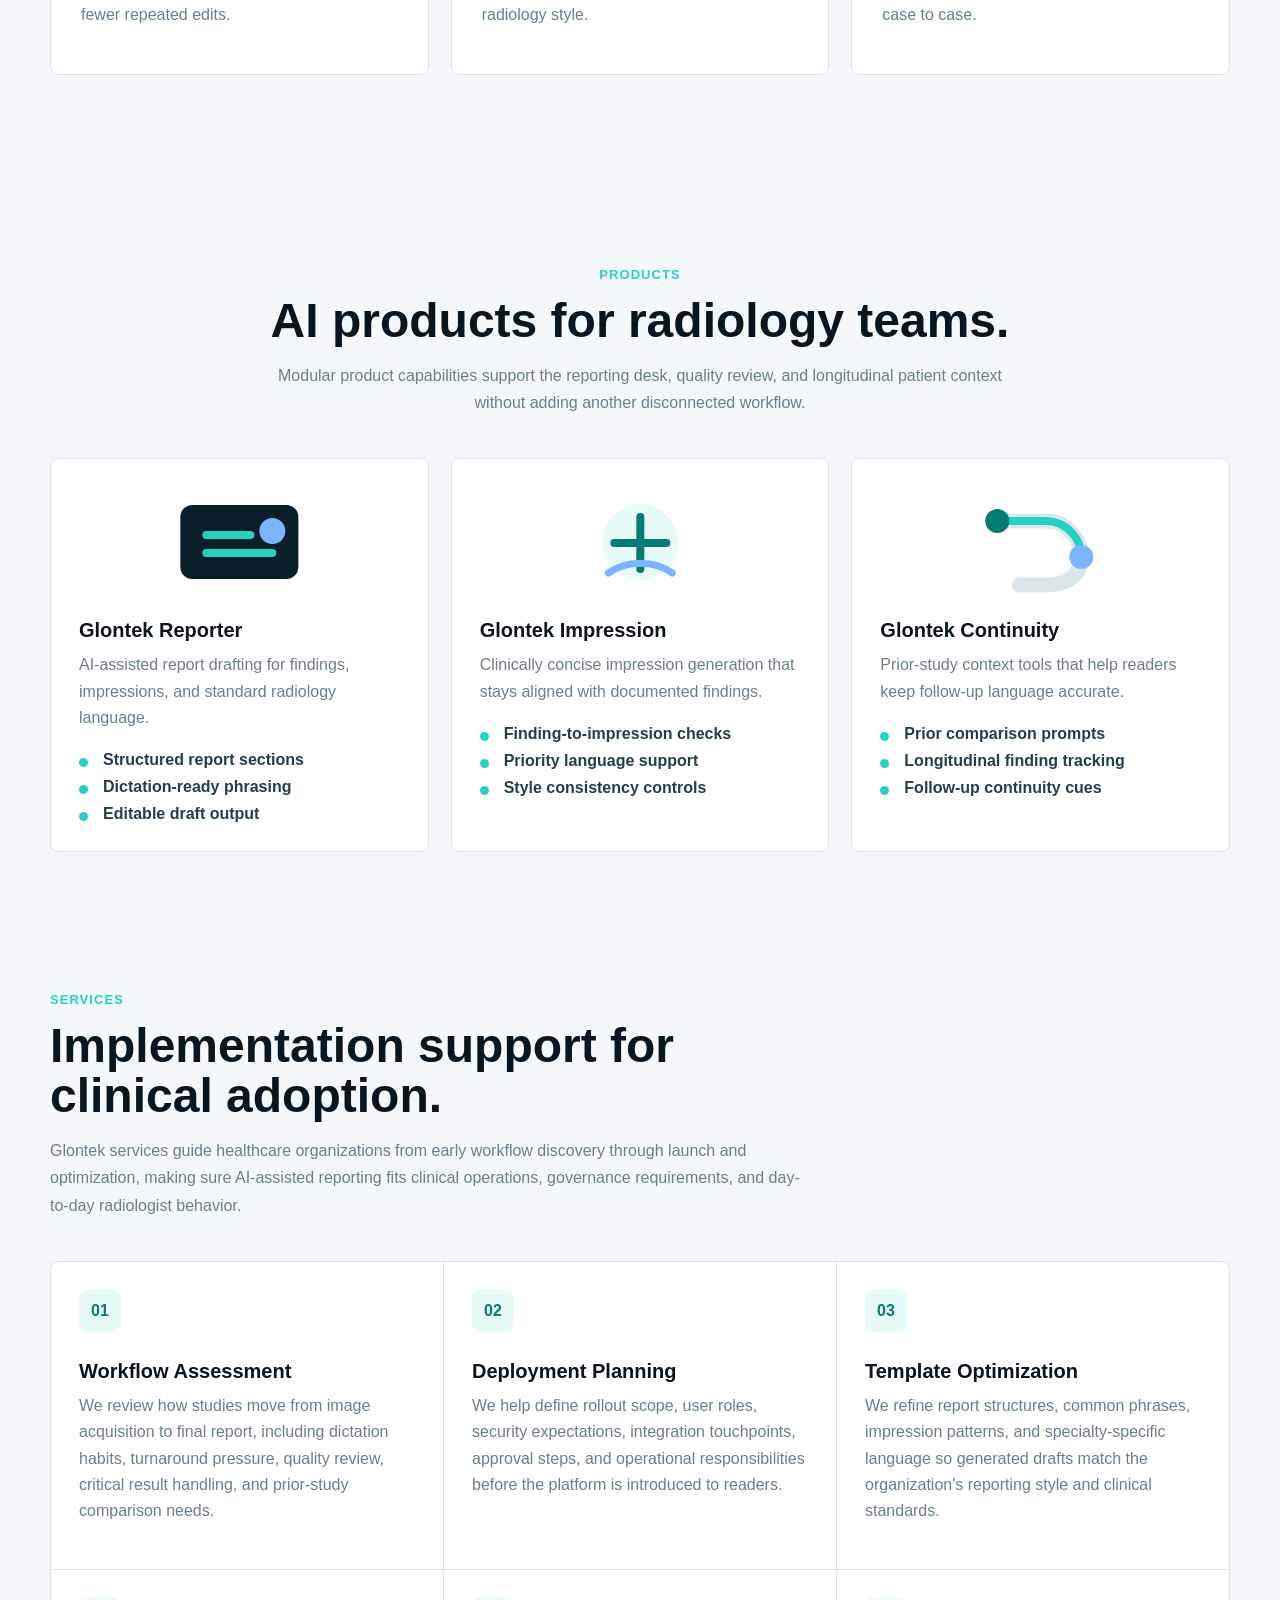
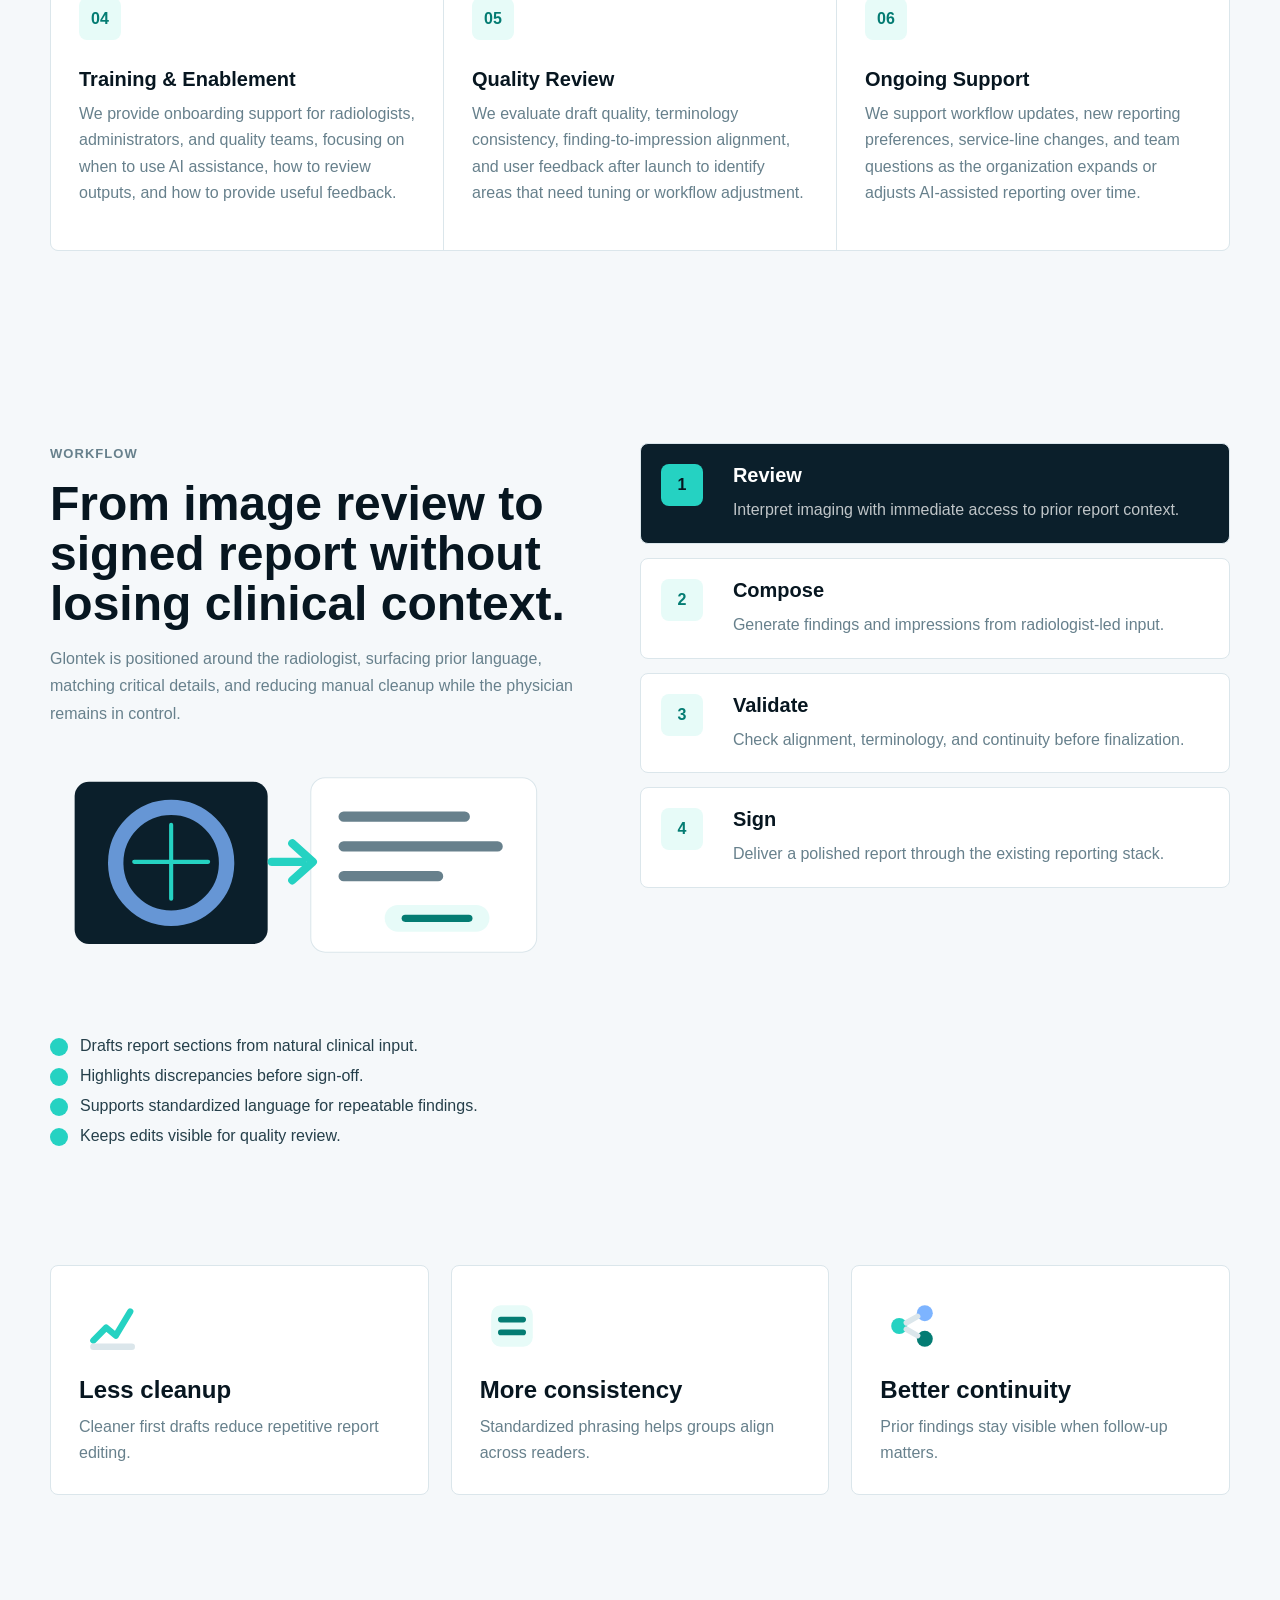
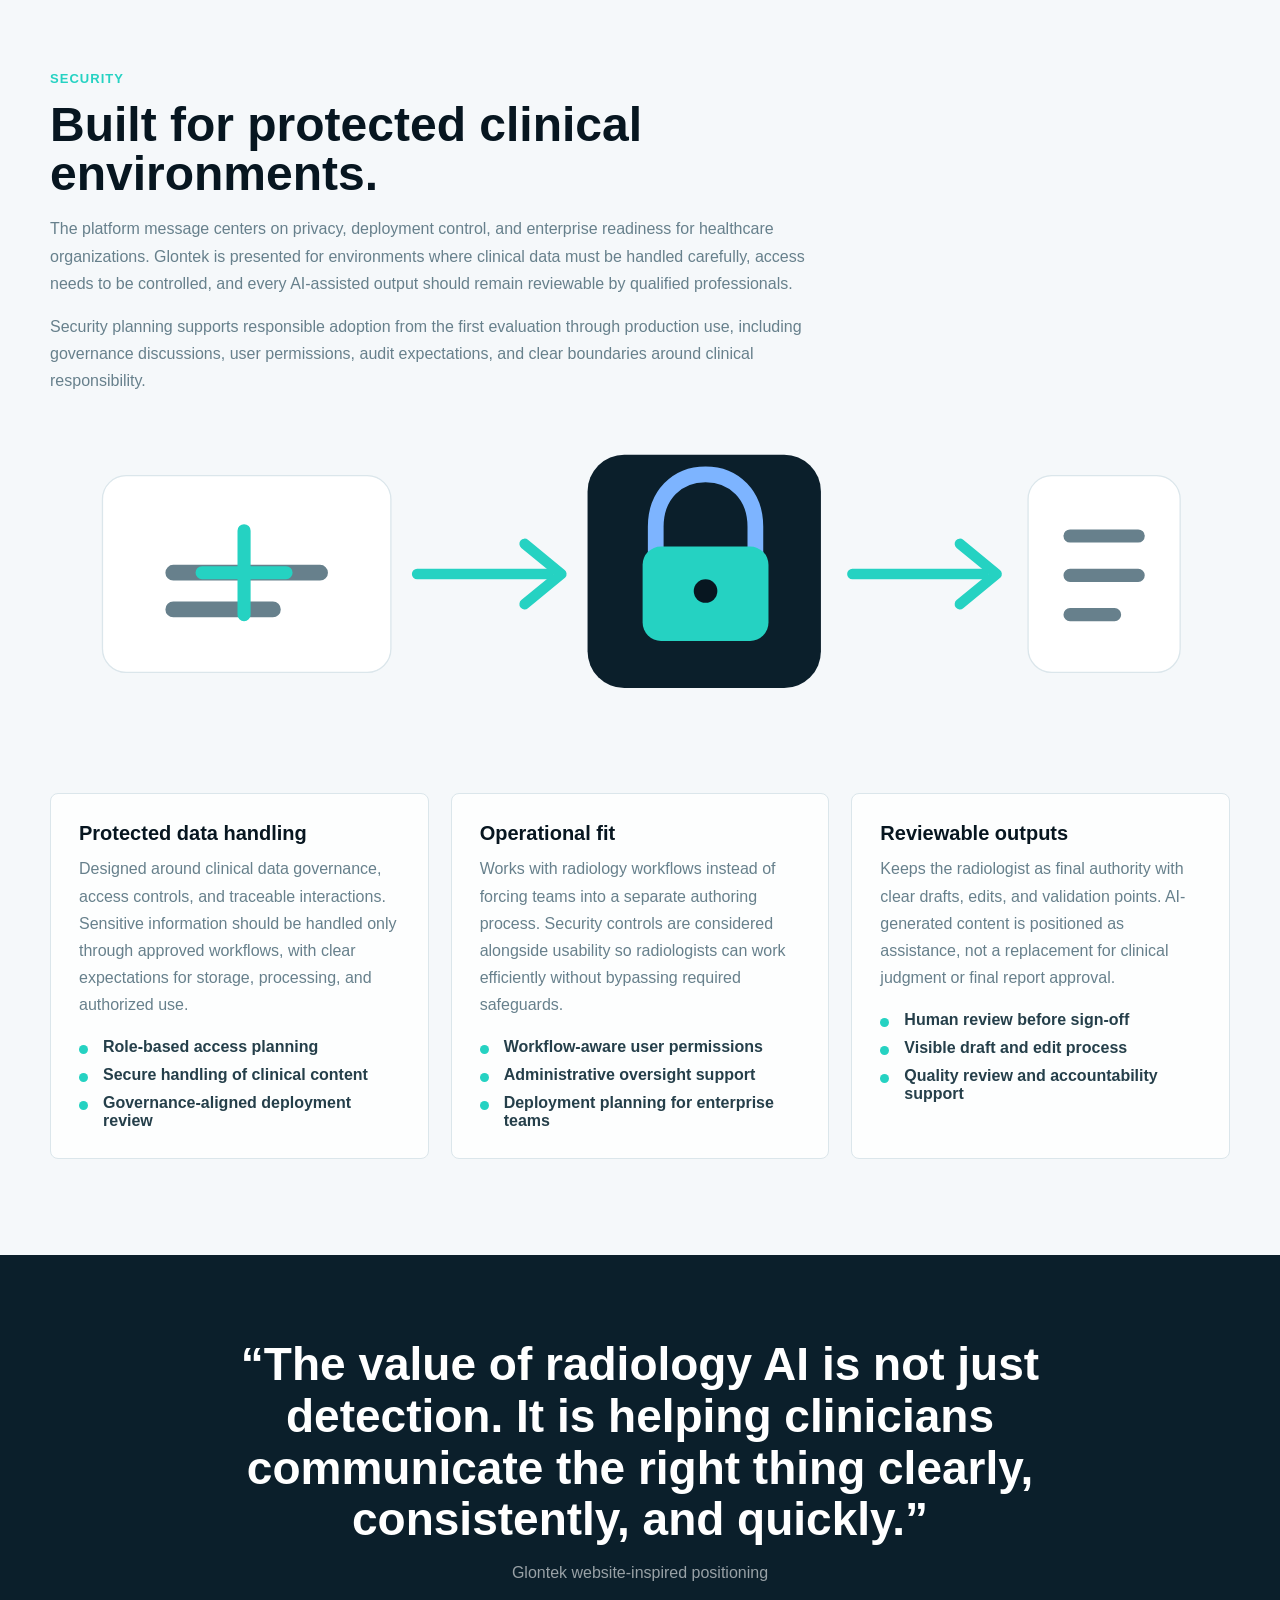
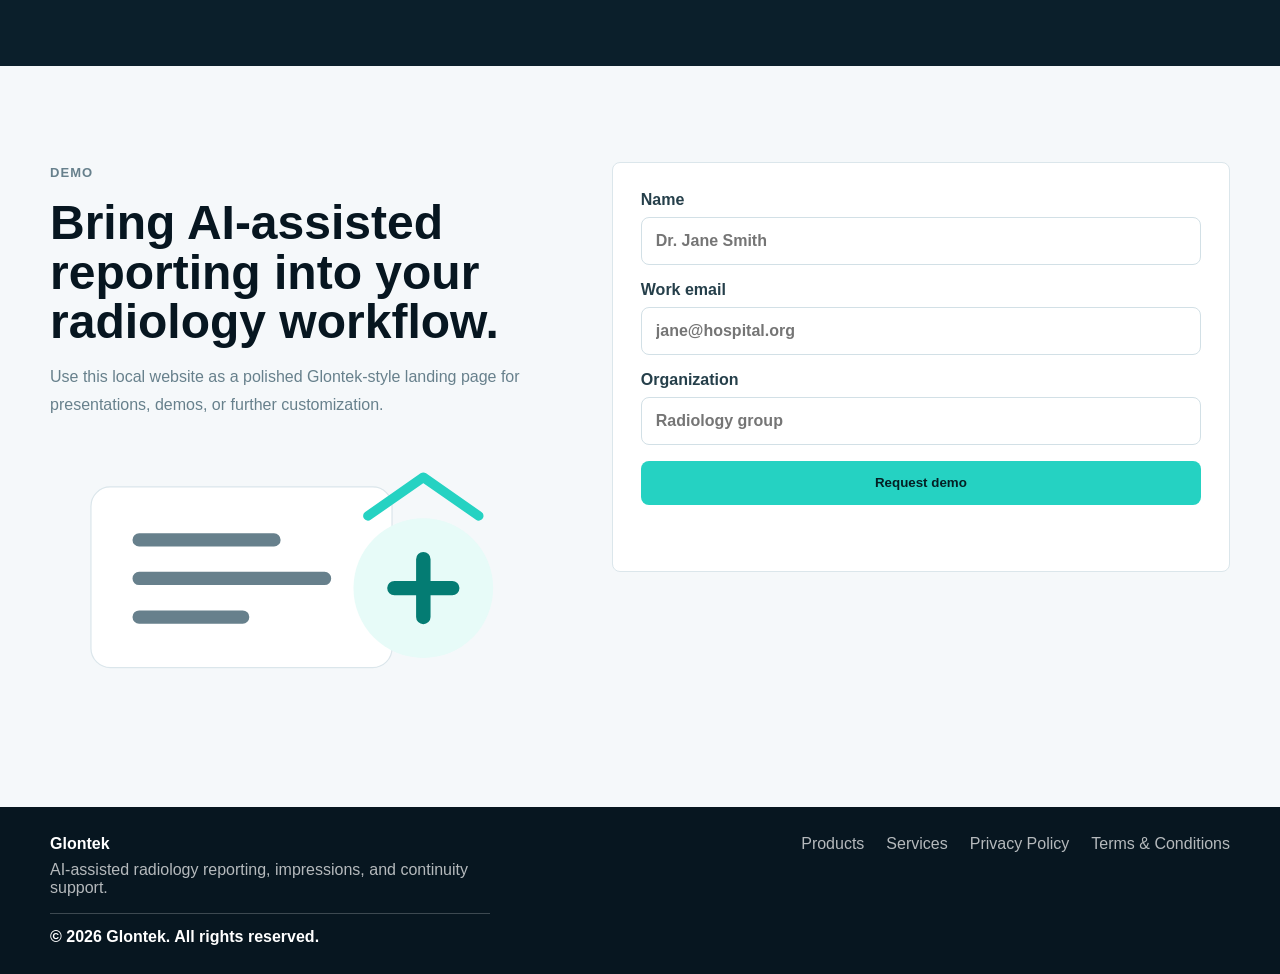
==== commit d5a2fff3: "Update index.html" ====
--- a/index.html
+++ b/index.html
@@ -3,15 +3,15 @@
 <head>
   <meta charset="UTF-8">
   <meta name="viewport" content="width=device-width, initial-scale=1.0">
-  <title>Colrem | Radiology Reporting Intelligence</title>
+  <title>Glontek | Radiology Reporting Intelligence</title>
   <link rel="stylesheet" href="styles.css">
 </head>
 <body>
   <header class="site-header">
     <nav class="nav-shell" aria-label="Primary navigation">
-      <a class="brand" href="index.html#top" aria-label="Colrem home">
+      <a class="brand" href="index.html#top" aria-label="Glontek home">
         <span class="brand-box"><img src="logo.svg" alt=""></span>
-        <span class="brand-name">Colrem</span>
+        <span class="brand-name">Glontek</span>
       </a>
       <button class="nav-toggle" type="button" aria-expanded="false" aria-controls="site-menu">
         <span></span>
@@ -36,7 +36,7 @@
         <div class="hero-copy">
           <p class="eyebrow">AI radiology reporting platform</p>
           <h1>Reporting intelligence built for clinical speed and consistency.</h1>
-          <p class="hero-text">Colrem helps radiology teams capture findings, shape impressions, preserve continuity, and move studies through the queue with less administrative drag.</p>
+          <p class="hero-text">Glontek helps radiology teams capture findings, shape impressions, preserve continuity, and move studies through the queue with less administrative drag.</p>
           <div class="hero-actions">
             <a class="button primary" href="index.html#contact">Book a demo</a>
             <a class="button secondary" href="index.html#platform">Explore platform</a>
@@ -163,7 +163,7 @@
             <path d="M42 48h44M42 66h66" stroke="#25d2c2" stroke-width="8" stroke-linecap="round"/>
             <circle cx="108" cy="44" r="13" fill="#7db4ff"/>
           </svg>
-          <h3>Colrem Reporter</h3>
+          <h3>Glontek Reporter</h3>
           <p>AI-assisted report drafting for findings, impressions, and standard radiology language.</p>
           <ul>
             <li>Structured report sections</li>
@@ -177,7 +177,7 @@
             <path d="M49 56h52M75 30v52" stroke="#047c73" stroke-width="8" stroke-linecap="round"/>
             <path d="M43 86c19-13 45-13 64 0" fill="none" stroke="#7db4ff" stroke-width="7" stroke-linecap="round"/>
           </svg>
-          <h3>Colrem Impression</h3>
+          <h3>Glontek Impression</h3>
           <p>Clinically concise impression generation that stays aligned with documented findings.</p>
           <ul>
             <li>Finding-to-impression checks</li>
@@ -192,7 +192,7 @@
             <circle cx="32" cy="34" r="12" fill="#047c73"/>
             <circle cx="116" cy="70" r="12" fill="#7db4ff"/>
           </svg>
-          <h3>Colrem Continuity</h3>
+          <h3>Glontek Continuity</h3>
           <p>Prior-study context tools that help readers keep follow-up language accurate.</p>
           <ul>
             <li>Prior comparison prompts</li>
@@ -207,7 +207,7 @@
       <div class="section-heading align-left">
         <p class="eyebrow">Services</p>
         <h2>Implementation support for clinical adoption.</h2>
-        <p>Colrem services guide healthcare organizations from early workflow discovery through launch and optimization, making sure AI-assisted reporting fits clinical operations, governance requirements, and day-to-day radiologist behavior.</p>
+        <p>Glontek services guide healthcare organizations from early workflow discovery through launch and optimization, making sure AI-assisted reporting fits clinical operations, governance requirements, and day-to-day radiologist behavior.</p>
       </div>
       <div class="service-grid">
         <article>
@@ -247,7 +247,7 @@
       <div class="workflow-copy">
         <p class="eyebrow">Workflow</p>
         <h2>From image review to signed report without losing clinical context.</h2>
-        <p>Colrem is positioned around the radiologist, surfacing prior language, matching critical details, and reducing manual cleanup while the physician remains in control.</p>
+        <p>Glontek is positioned around the radiologist, surfacing prior language, matching critical details, and reducing manual cleanup while the physician remains in control.</p>
         <svg class="section-illustration workflow-illustration" viewBox="0 0 520 250" role="img" aria-label="Radiology workflow illustration">
           <rect x="24" y="28" width="188" height="158" rx="14" fill="#0b1f2b"/>
           <circle cx="118" cy="107" r="54" fill="none" stroke="#7db4ff" stroke-width="15" opacity=".8"/>
@@ -331,7 +331,7 @@
       <div class="section-heading align-left">
         <p class="eyebrow">Security</p>
         <h2>Built for protected clinical environments.</h2>
-        <p>The platform message centers on privacy, deployment control, and enterprise readiness for healthcare organizations. Colrem is presented for environments where clinical data must be handled carefully, access needs to be controlled, and every AI-assisted output should remain reviewable by qualified professionals.</p>
+        <p>The platform message centers on privacy, deployment control, and enterprise readiness for healthcare organizations. Glontek is presented for environments where clinical data must be handled carefully, access needs to be controlled, and every AI-assisted output should remain reviewable by qualified professionals.</p>
         <p>Security planning supports responsible adoption from the first evaluation through production use, including governance discussions, user permissions, audit expectations, and clear boundaries around clinical responsibility.</p>
       </div>
       <svg class="section-illustration security-illustration" viewBox="0 0 900 260" role="img" aria-label="Healthcare security illustration">
@@ -384,14 +384,14 @@
       <blockquote>
         “The value of radiology AI is not just detection. It is helping clinicians communicate the right thing clearly, consistently, and quickly.”
       </blockquote>
-      <p>Colrem website-inspired positioning</p>
+      <p>Glontek website-inspired positioning</p>
     </section>
 
     <section class="contact-section" id="contact">
       <div>
         <p class="eyebrow">Demo</p>
         <h2>Bring AI-assisted reporting into your radiology workflow.</h2>
-        <p>Use this local website as a polished Colrem-style landing page for presentations, demos, or further customization.</p>
+        <p>Use this local website as a polished Glontek-style landing page for presentations, demos, or further customization.</p>
         <svg class="section-illustration contact-illustration" viewBox="0 0 420 220" role="img" aria-label="Demo request illustration">
           <rect x="34" y="34" width="250" height="150" rx="16" fill="#ffffff" stroke="#dbe6eb"/>
           <path d="M74 78h112M74 110h154M74 142h86" stroke="#67808c" stroke-width="11" stroke-linecap="round"/>
@@ -421,9 +421,9 @@
 
   <footer class="site-footer">
     <div>
-      <span>Colrem</span>
+      <span>Glontek</span>
       <p>AI-assisted radiology reporting, impressions, and continuity support.</p>
-      <p class="copyright">&copy; 2026 Colrem. All rights reserved.</p>
+      <p class="copyright">&copy; 2026 Glontek. All rights reserved.</p>
     </div>
     <nav aria-label="Footer navigation">
       <a href="index.html#products">Products</a>
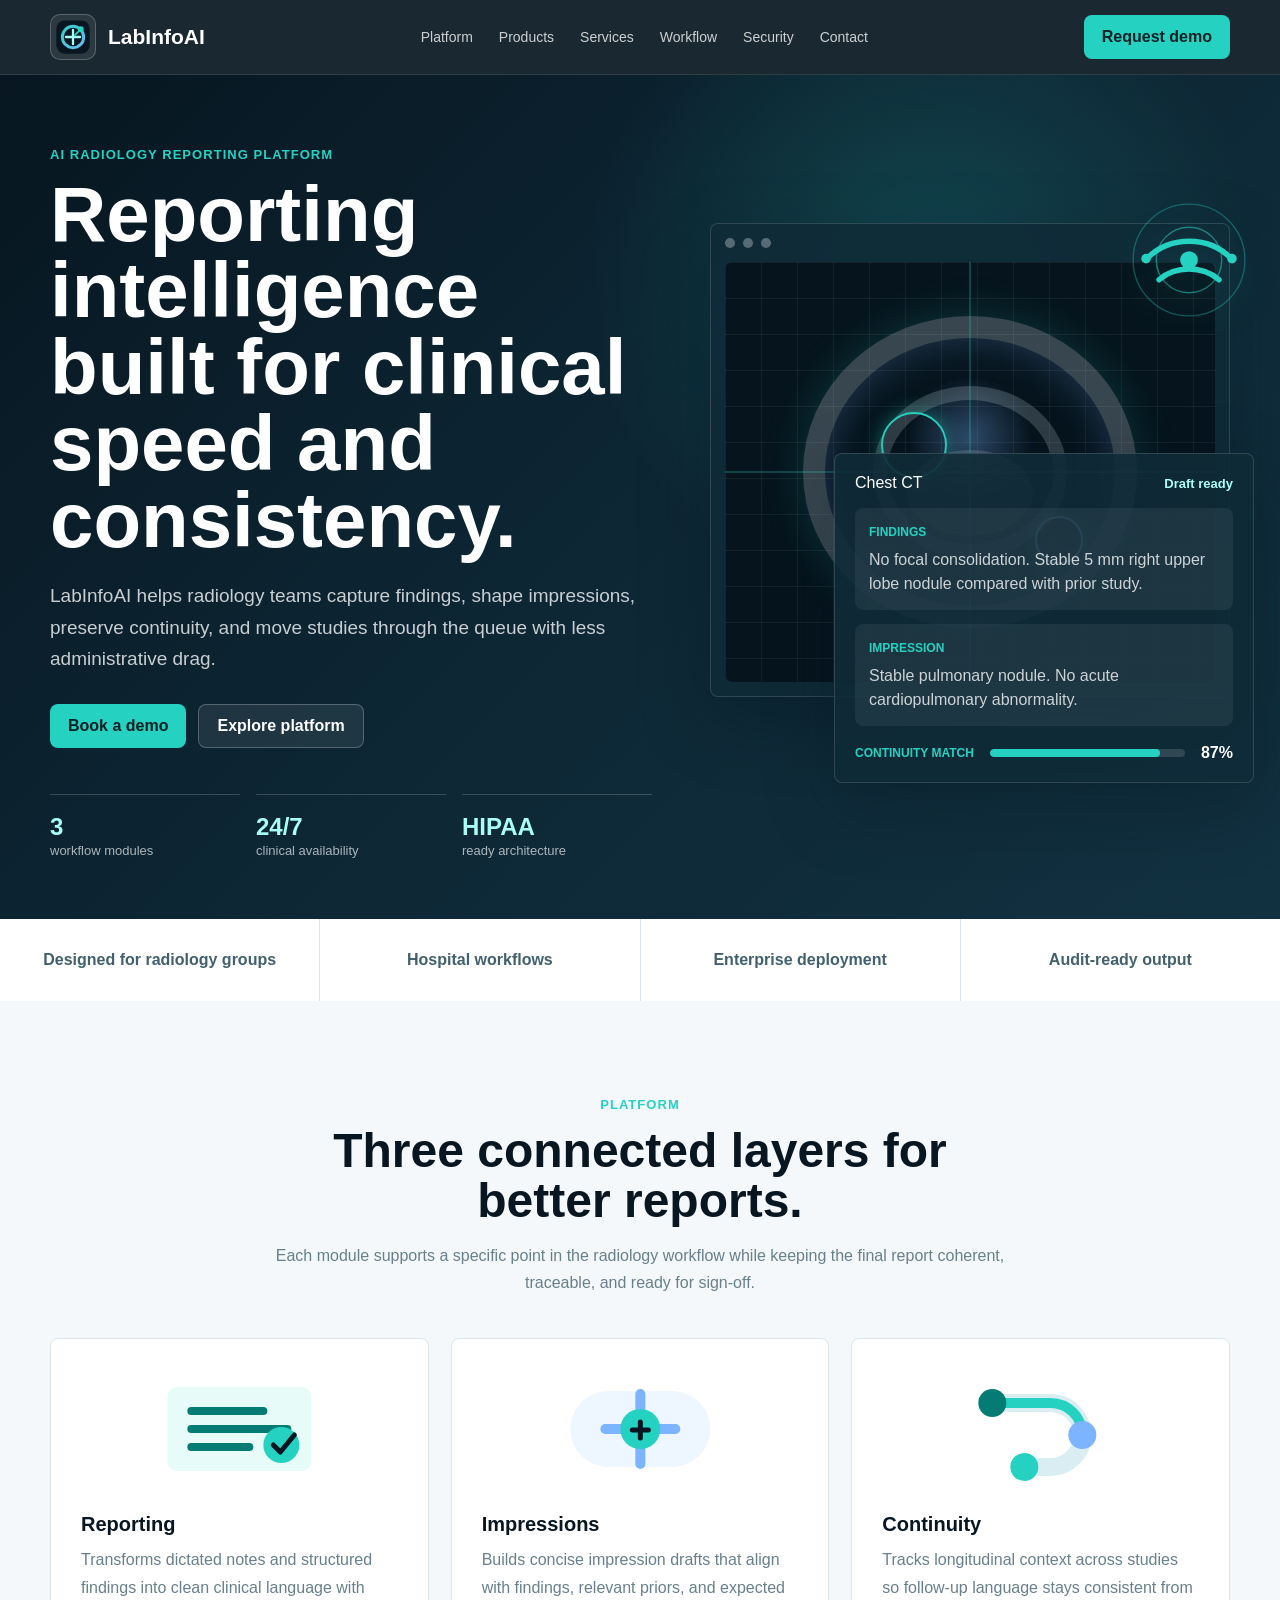
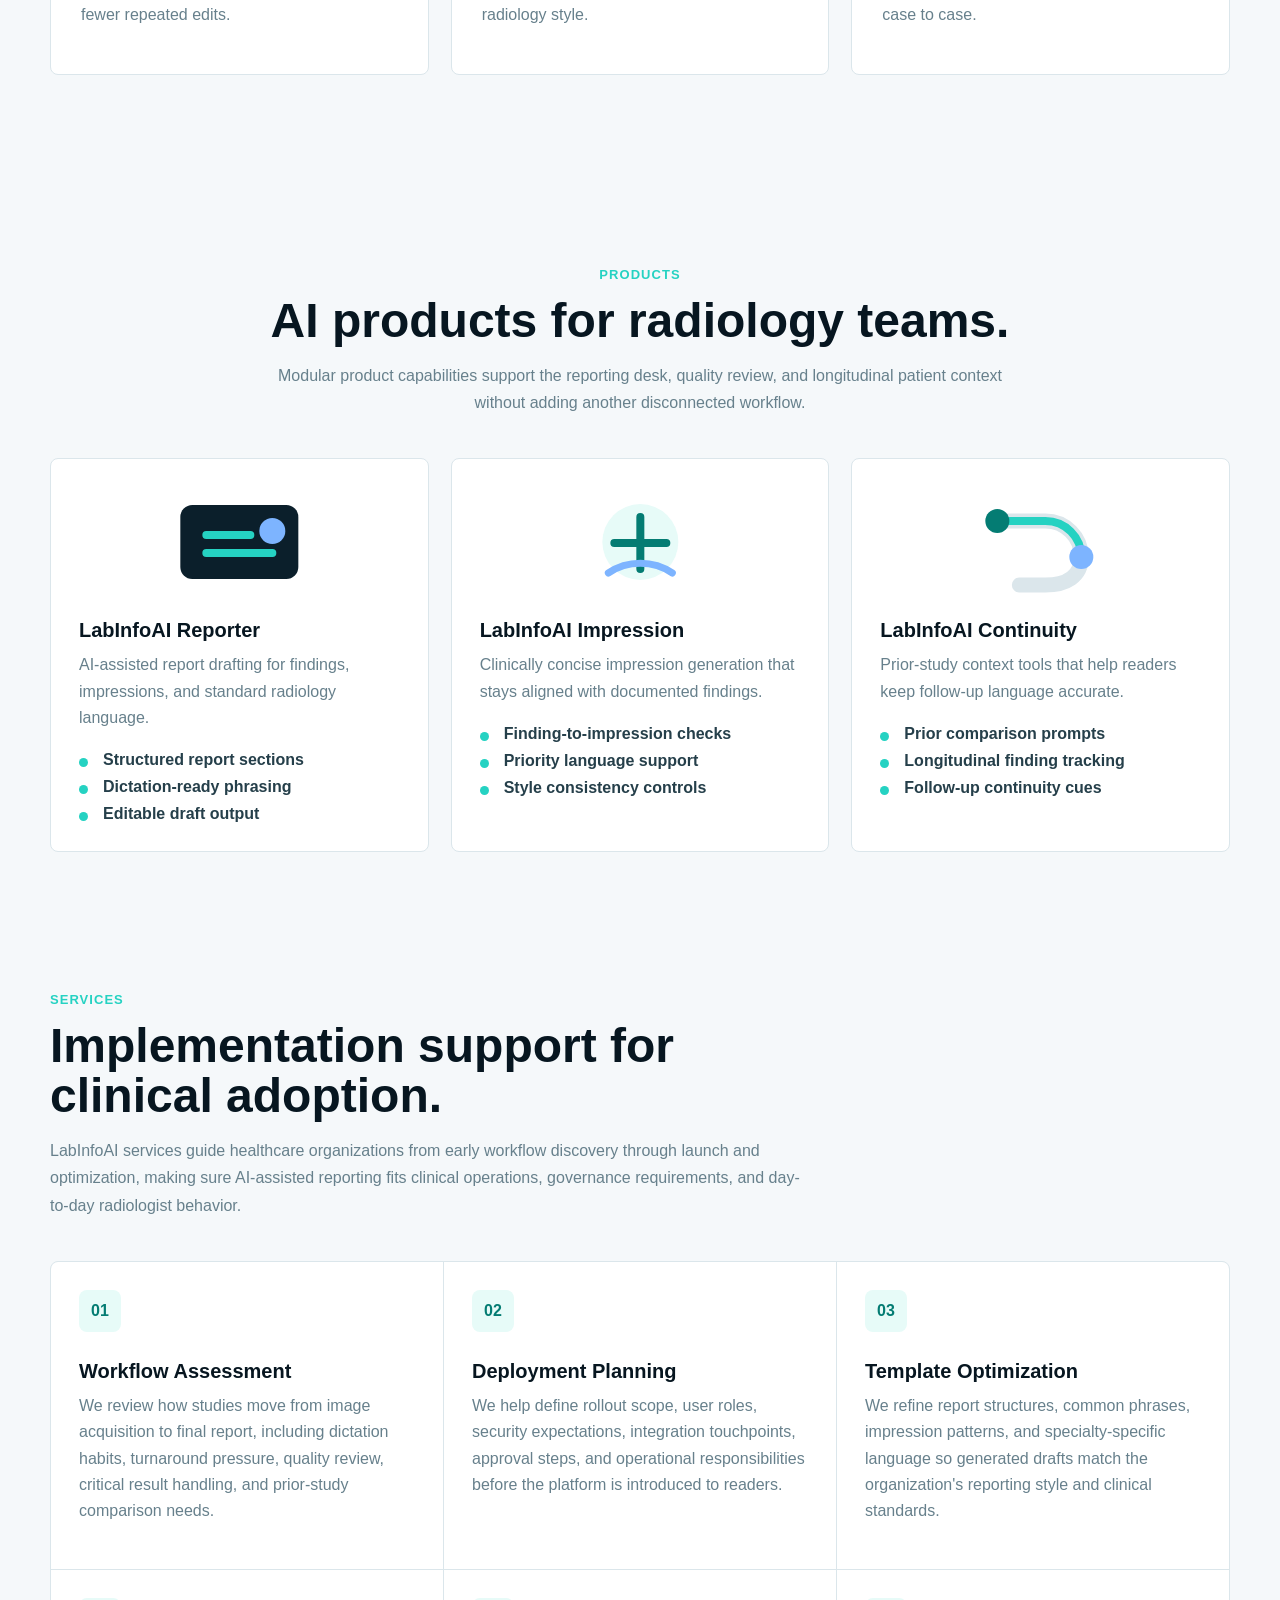
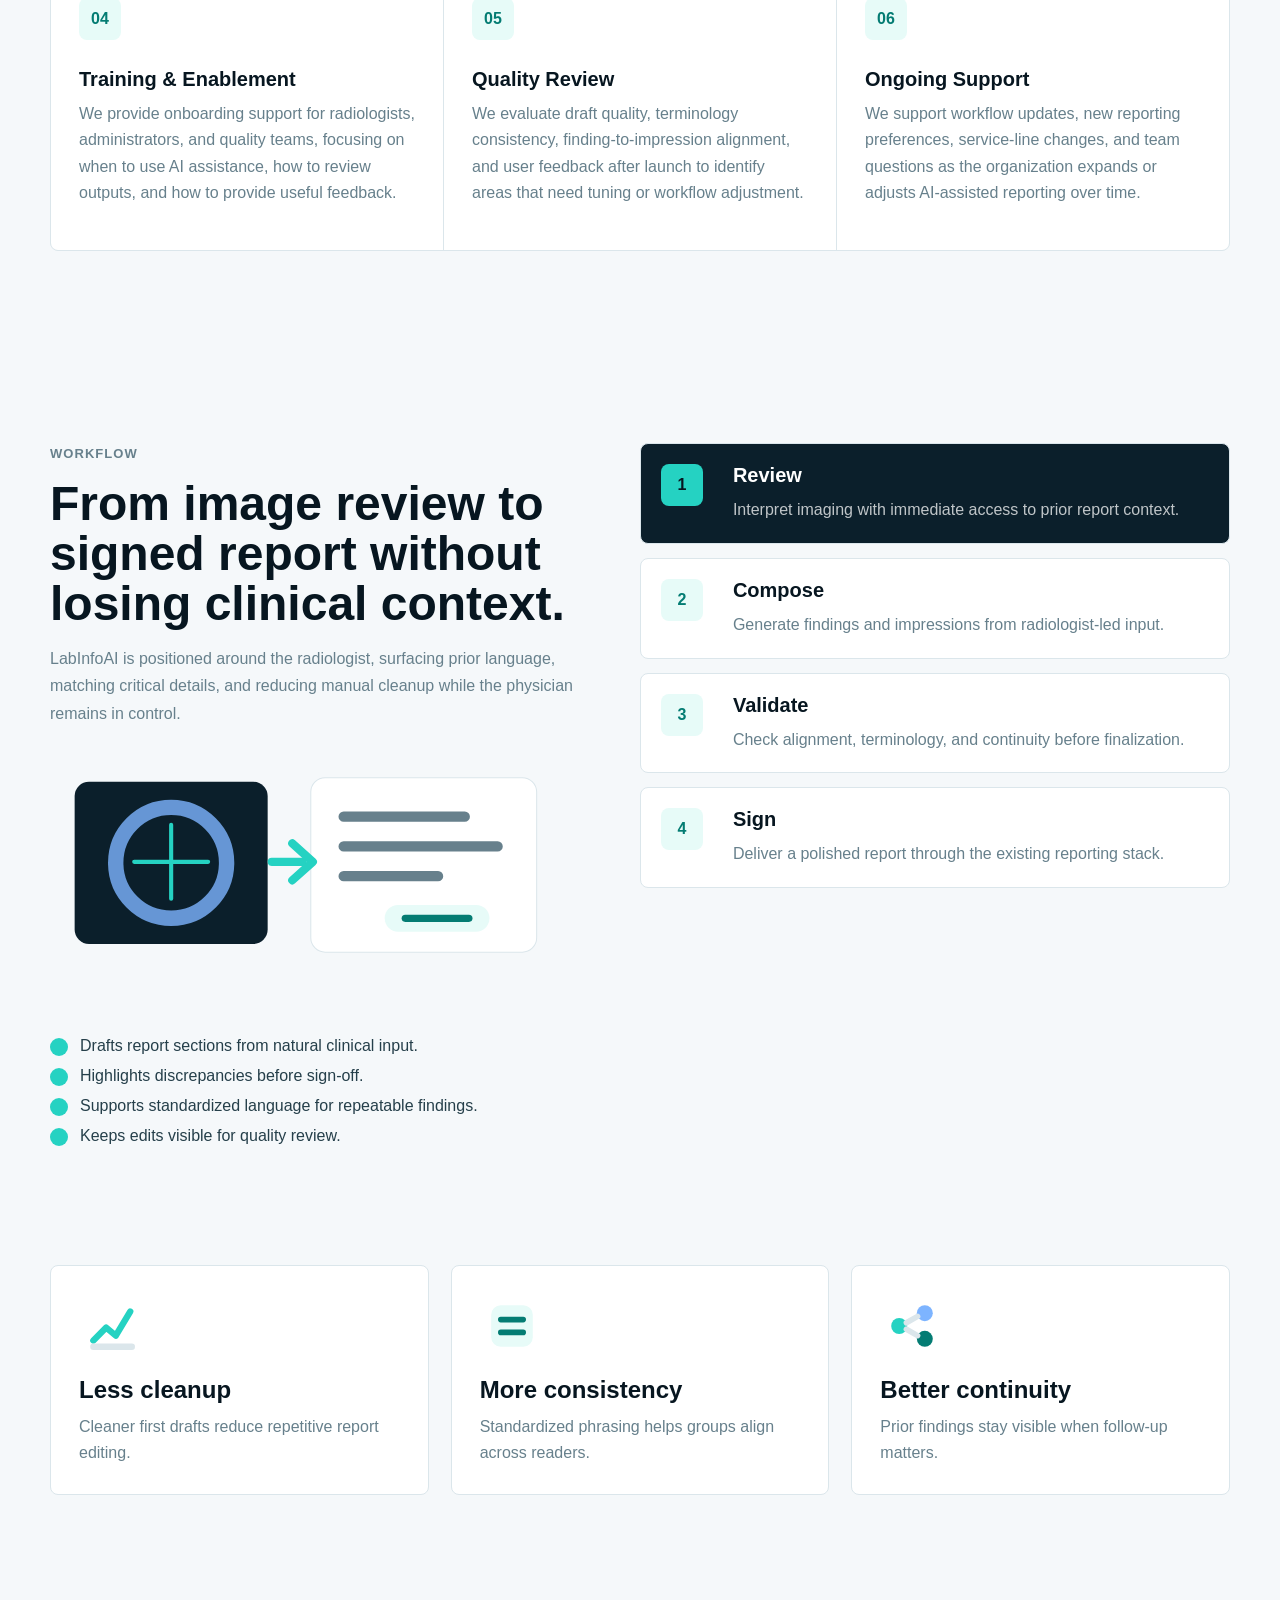
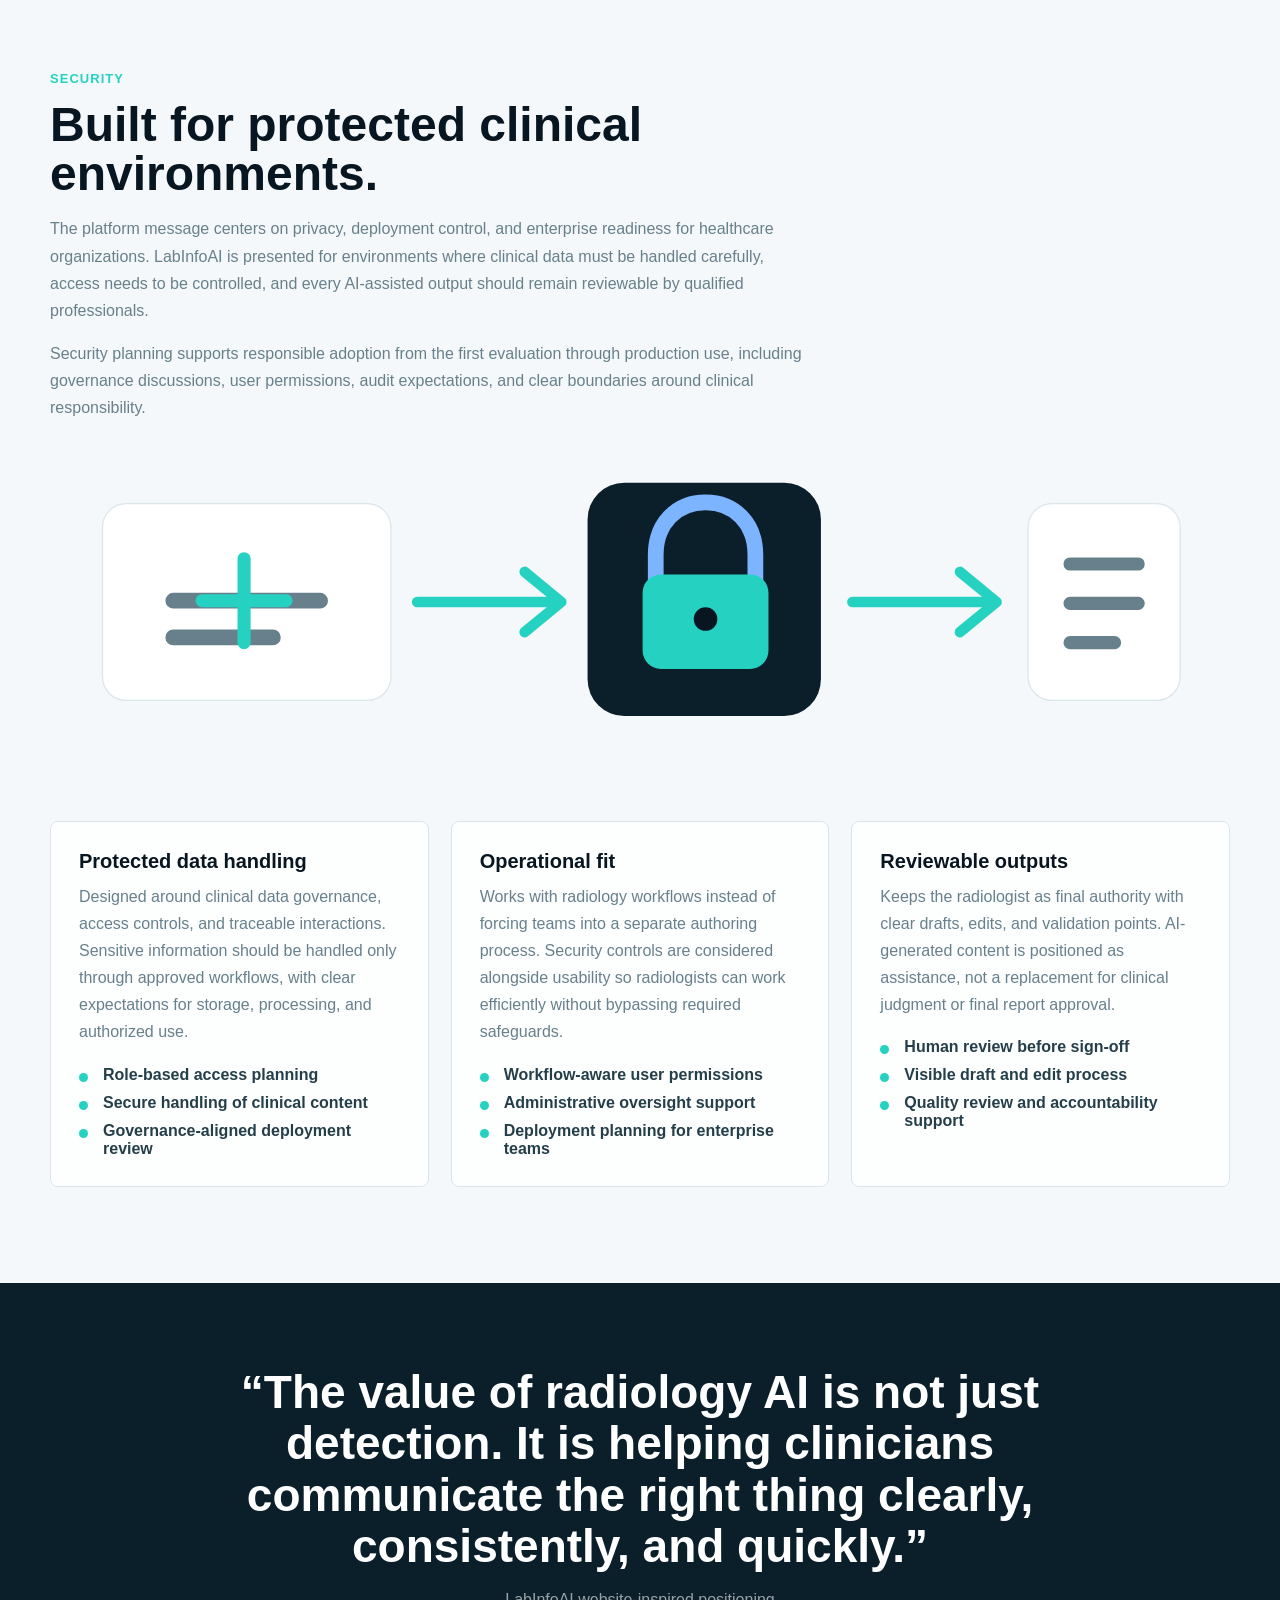
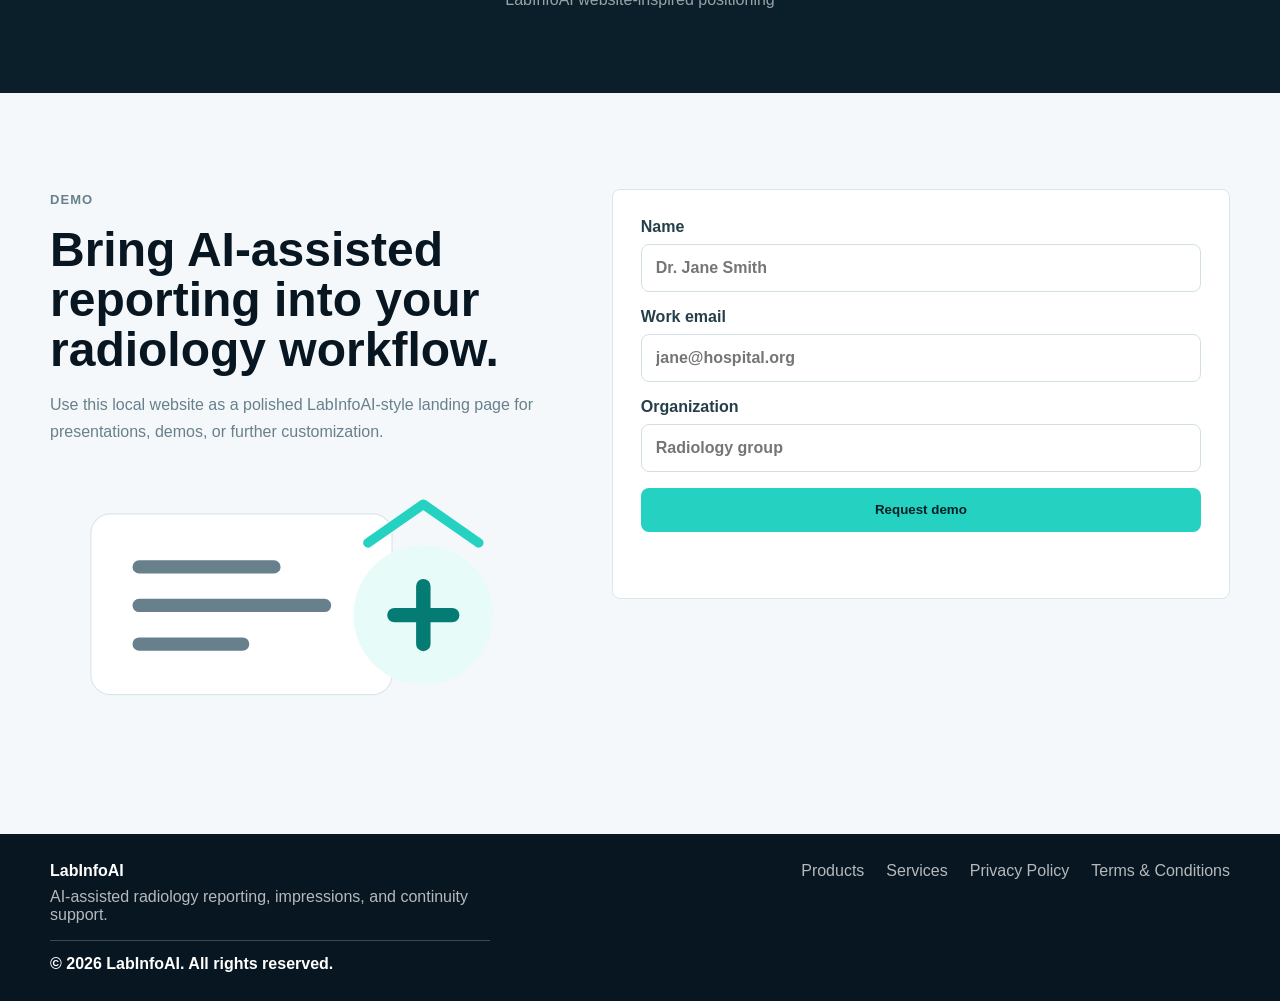
==== commit 2b407634: "Update index.html" ====
--- a/index.html
+++ b/index.html
@@ -3,15 +3,15 @@
 <head>
   <meta charset="UTF-8">
   <meta name="viewport" content="width=device-width, initial-scale=1.0">
-  <title>Glontek | Radiology Reporting Intelligence</title>
+  <title>LabInfoAI | Radiology Reporting Intelligence</title>
   <link rel="stylesheet" href="styles.css">
 </head>
 <body>
   <header class="site-header">
     <nav class="nav-shell" aria-label="Primary navigation">
-      <a class="brand" href="index.html#top" aria-label="Glontek home">
+      <a class="brand" href="index.html#top" aria-label="LabInfoAI home">
         <span class="brand-box"><img src="logo.svg" alt=""></span>
-        <span class="brand-name">Glontek</span>
+        <span class="brand-name">LabInfoAI</span>
       </a>
       <button class="nav-toggle" type="button" aria-expanded="false" aria-controls="site-menu">
         <span></span>
@@ -36,7 +36,7 @@
         <div class="hero-copy">
           <p class="eyebrow">AI radiology reporting platform</p>
           <h1>Reporting intelligence built for clinical speed and consistency.</h1>
-          <p class="hero-text">Glontek helps radiology teams capture findings, shape impressions, preserve continuity, and move studies through the queue with less administrative drag.</p>
+          <p class="hero-text">LabInfoAI helps radiology teams capture findings, shape impressions, preserve continuity, and move studies through the queue with less administrative drag.</p>
           <div class="hero-actions">
             <a class="button primary" href="index.html#contact">Book a demo</a>
             <a class="button secondary" href="index.html#platform">Explore platform</a>
@@ -163,7 +163,7 @@
             <path d="M42 48h44M42 66h66" stroke="#25d2c2" stroke-width="8" stroke-linecap="round"/>
             <circle cx="108" cy="44" r="13" fill="#7db4ff"/>
           </svg>
-          <h3>Glontek Reporter</h3>
+          <h3>LabInfoAI Reporter</h3>
           <p>AI-assisted report drafting for findings, impressions, and standard radiology language.</p>
           <ul>
             <li>Structured report sections</li>
@@ -177,7 +177,7 @@
             <path d="M49 56h52M75 30v52" stroke="#047c73" stroke-width="8" stroke-linecap="round"/>
             <path d="M43 86c19-13 45-13 64 0" fill="none" stroke="#7db4ff" stroke-width="7" stroke-linecap="round"/>
           </svg>
-          <h3>Glontek Impression</h3>
+          <h3>LabInfoAI Impression</h3>
           <p>Clinically concise impression generation that stays aligned with documented findings.</p>
           <ul>
             <li>Finding-to-impression checks</li>
@@ -192,7 +192,7 @@
             <circle cx="32" cy="34" r="12" fill="#047c73"/>
             <circle cx="116" cy="70" r="12" fill="#7db4ff"/>
           </svg>
-          <h3>Glontek Continuity</h3>
+          <h3>LabInfoAI Continuity</h3>
           <p>Prior-study context tools that help readers keep follow-up language accurate.</p>
           <ul>
             <li>Prior comparison prompts</li>
@@ -207,7 +207,7 @@
       <div class="section-heading align-left">
         <p class="eyebrow">Services</p>
         <h2>Implementation support for clinical adoption.</h2>
-        <p>Glontek services guide healthcare organizations from early workflow discovery through launch and optimization, making sure AI-assisted reporting fits clinical operations, governance requirements, and day-to-day radiologist behavior.</p>
+        <p>LabInfoAI services guide healthcare organizations from early workflow discovery through launch and optimization, making sure AI-assisted reporting fits clinical operations, governance requirements, and day-to-day radiologist behavior.</p>
       </div>
       <div class="service-grid">
         <article>
@@ -247,7 +247,7 @@
       <div class="workflow-copy">
         <p class="eyebrow">Workflow</p>
         <h2>From image review to signed report without losing clinical context.</h2>
-        <p>Glontek is positioned around the radiologist, surfacing prior language, matching critical details, and reducing manual cleanup while the physician remains in control.</p>
+        <p>LabInfoAI is positioned around the radiologist, surfacing prior language, matching critical details, and reducing manual cleanup while the physician remains in control.</p>
         <svg class="section-illustration workflow-illustration" viewBox="0 0 520 250" role="img" aria-label="Radiology workflow illustration">
           <rect x="24" y="28" width="188" height="158" rx="14" fill="#0b1f2b"/>
           <circle cx="118" cy="107" r="54" fill="none" stroke="#7db4ff" stroke-width="15" opacity=".8"/>
@@ -331,7 +331,7 @@
       <div class="section-heading align-left">
         <p class="eyebrow">Security</p>
         <h2>Built for protected clinical environments.</h2>
-        <p>The platform message centers on privacy, deployment control, and enterprise readiness for healthcare organizations. Glontek is presented for environments where clinical data must be handled carefully, access needs to be controlled, and every AI-assisted output should remain reviewable by qualified professionals.</p>
+        <p>The platform message centers on privacy, deployment control, and enterprise readiness for healthcare organizations. LabInfoAI is presented for environments where clinical data must be handled carefully, access needs to be controlled, and every AI-assisted output should remain reviewable by qualified professionals.</p>
         <p>Security planning supports responsible adoption from the first evaluation through production use, including governance discussions, user permissions, audit expectations, and clear boundaries around clinical responsibility.</p>
       </div>
       <svg class="section-illustration security-illustration" viewBox="0 0 900 260" role="img" aria-label="Healthcare security illustration">
@@ -384,14 +384,14 @@
       <blockquote>
         “The value of radiology AI is not just detection. It is helping clinicians communicate the right thing clearly, consistently, and quickly.”
       </blockquote>
-      <p>Glontek website-inspired positioning</p>
+      <p>LabInfoAI website-inspired positioning</p>
     </section>
 
     <section class="contact-section" id="contact">
       <div>
         <p class="eyebrow">Demo</p>
         <h2>Bring AI-assisted reporting into your radiology workflow.</h2>
-        <p>Use this local website as a polished Glontek-style landing page for presentations, demos, or further customization.</p>
+        <p>Use this local website as a polished LabInfoAI-style landing page for presentations, demos, or further customization.</p>
         <svg class="section-illustration contact-illustration" viewBox="0 0 420 220" role="img" aria-label="Demo request illustration">
           <rect x="34" y="34" width="250" height="150" rx="16" fill="#ffffff" stroke="#dbe6eb"/>
           <path d="M74 78h112M74 110h154M74 142h86" stroke="#67808c" stroke-width="11" stroke-linecap="round"/>
@@ -421,9 +421,9 @@
 
   <footer class="site-footer">
     <div>
-      <span>Glontek</span>
+      <span>LabInfoAI</span>
       <p>AI-assisted radiology reporting, impressions, and continuity support.</p>
-      <p class="copyright">&copy; 2026 Glontek. All rights reserved.</p>
+      <p class="copyright">&copy; 2026 LabInfoAI. All rights reserved.</p>
     </div>
     <nav aria-label="Footer navigation">
       <a href="index.html#products">Products</a>
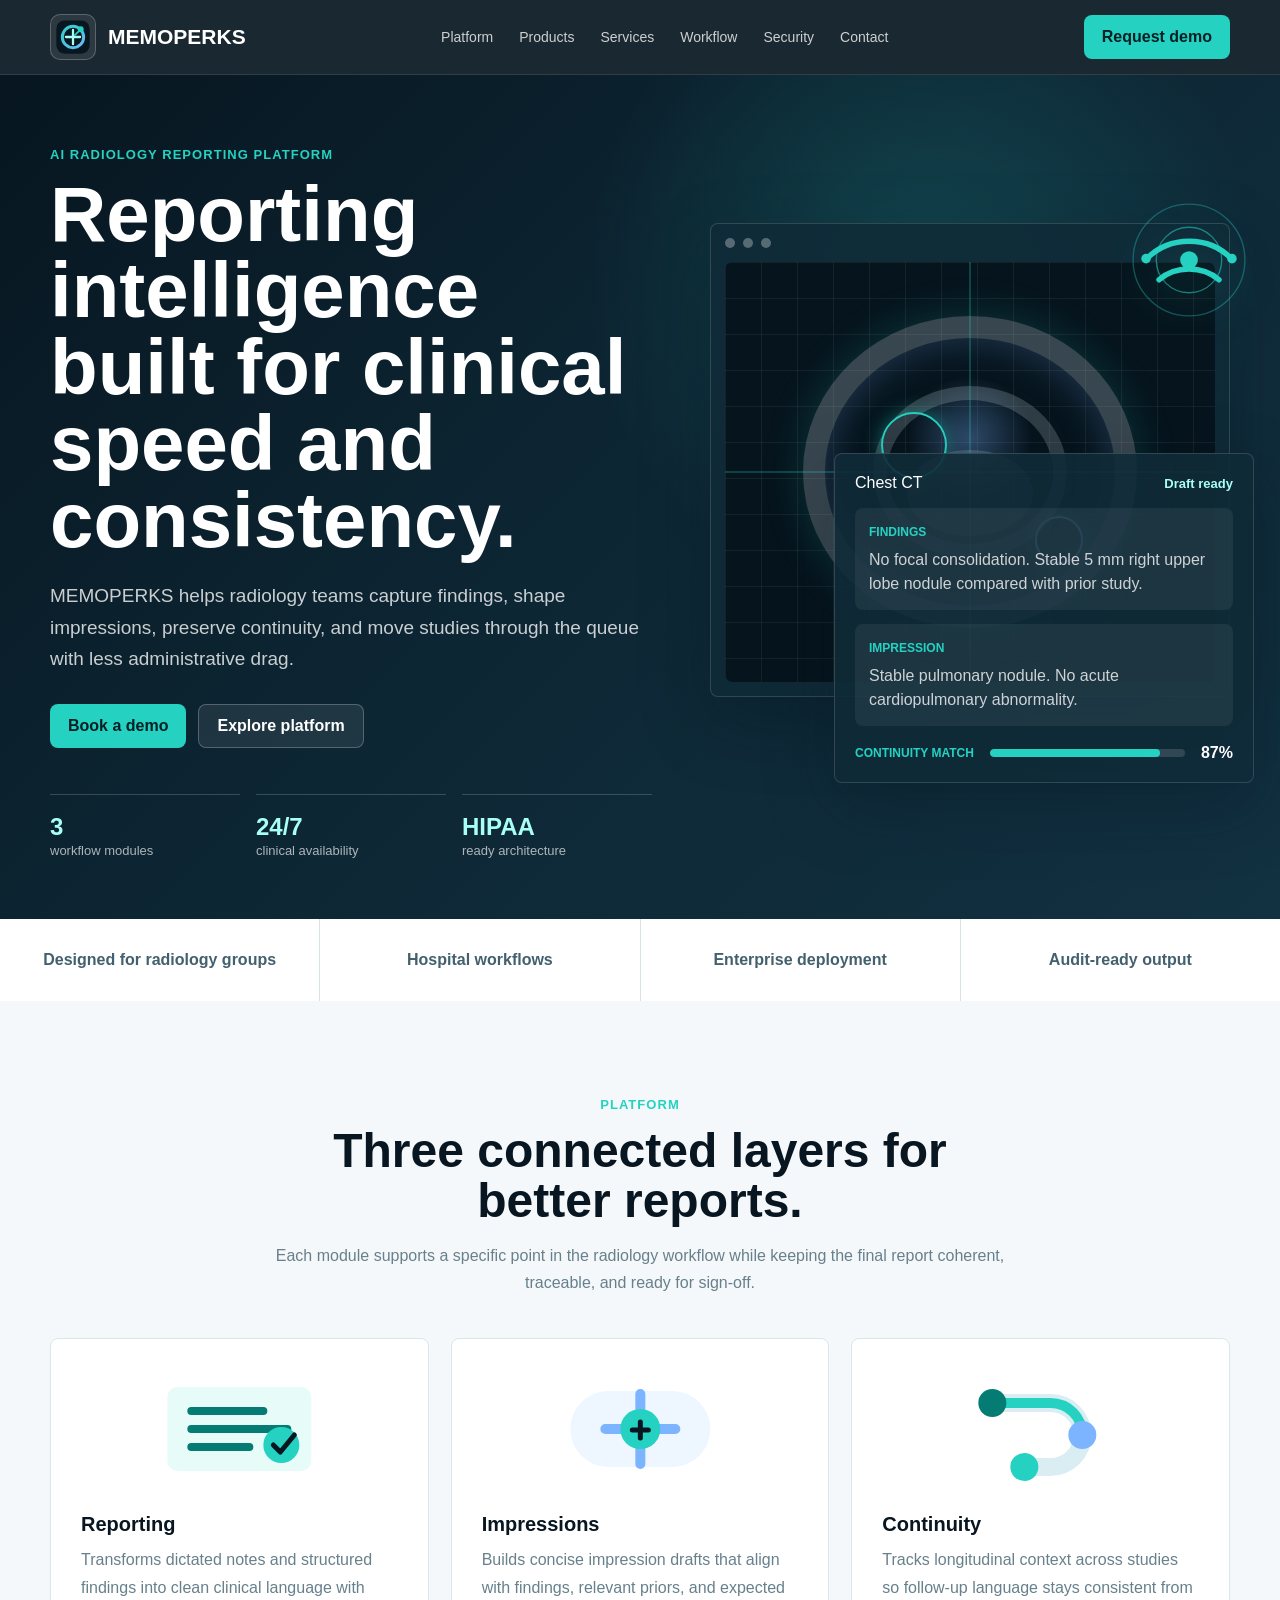
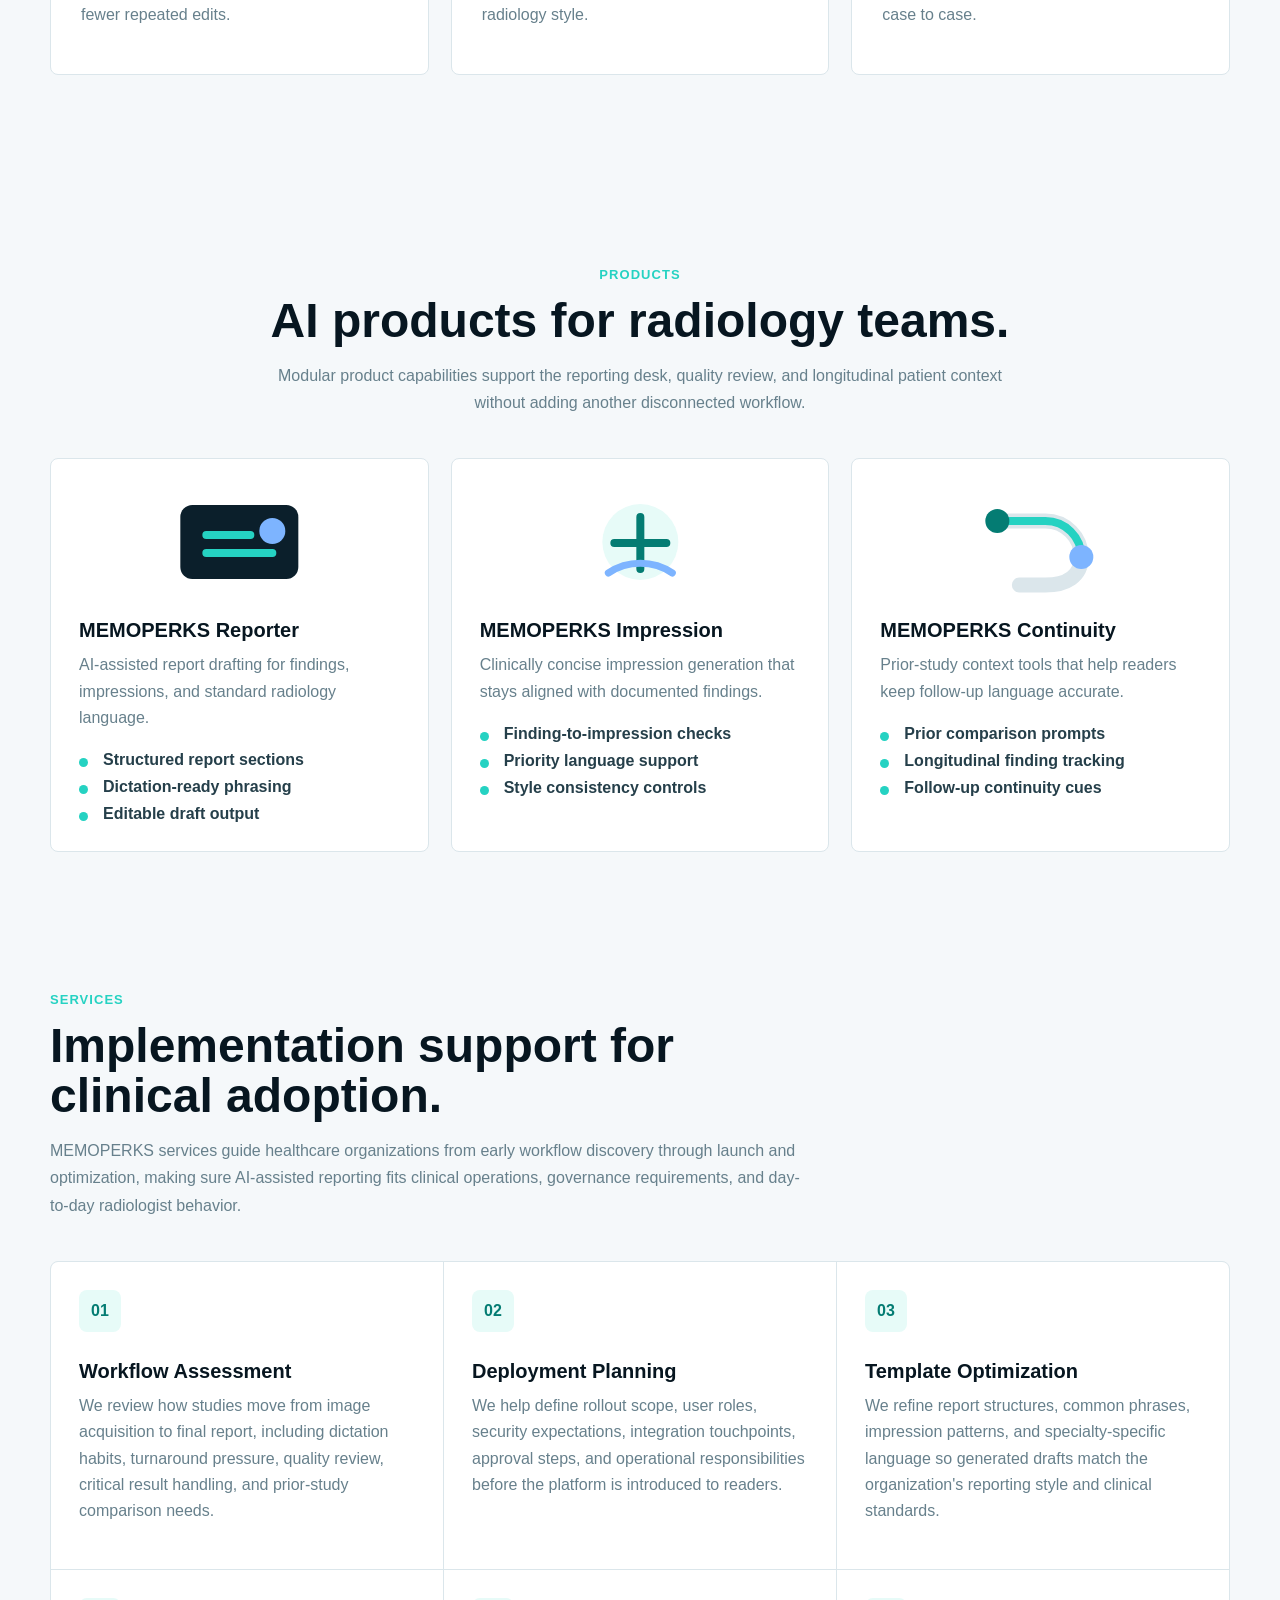
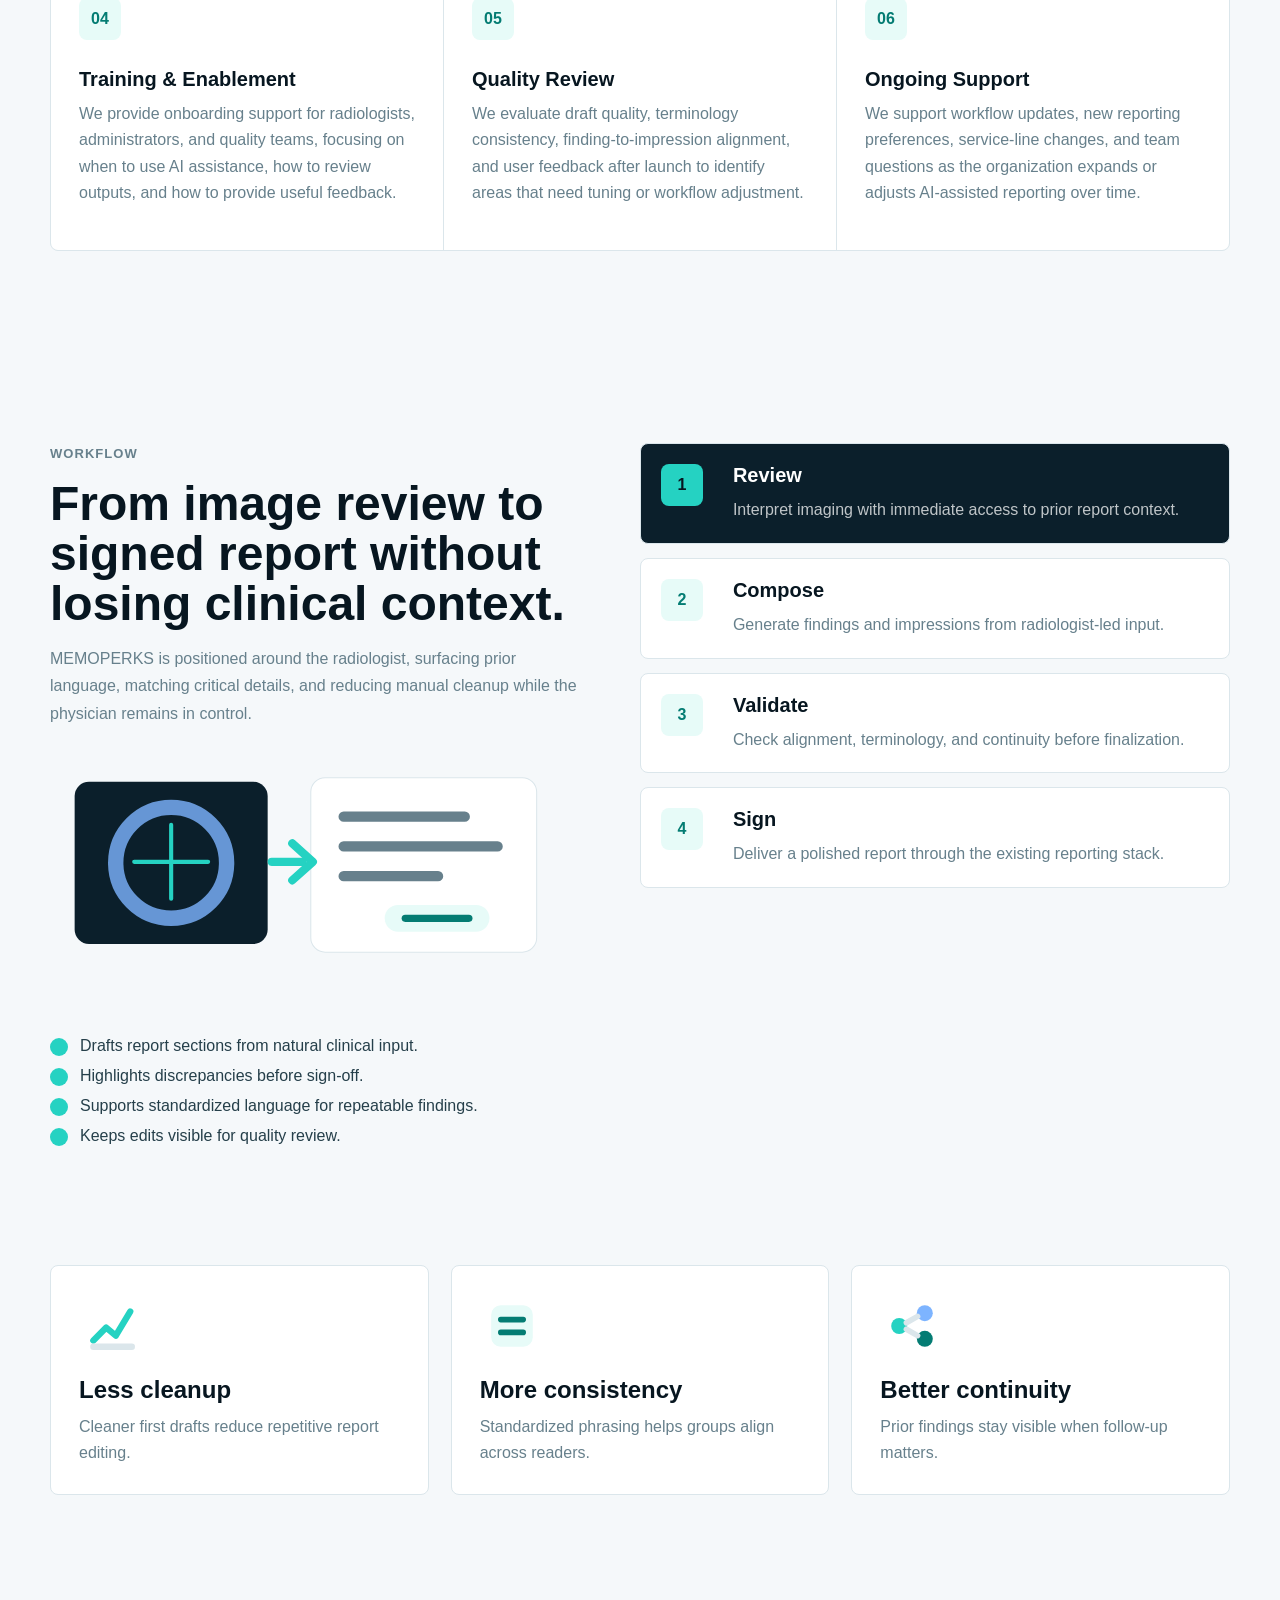
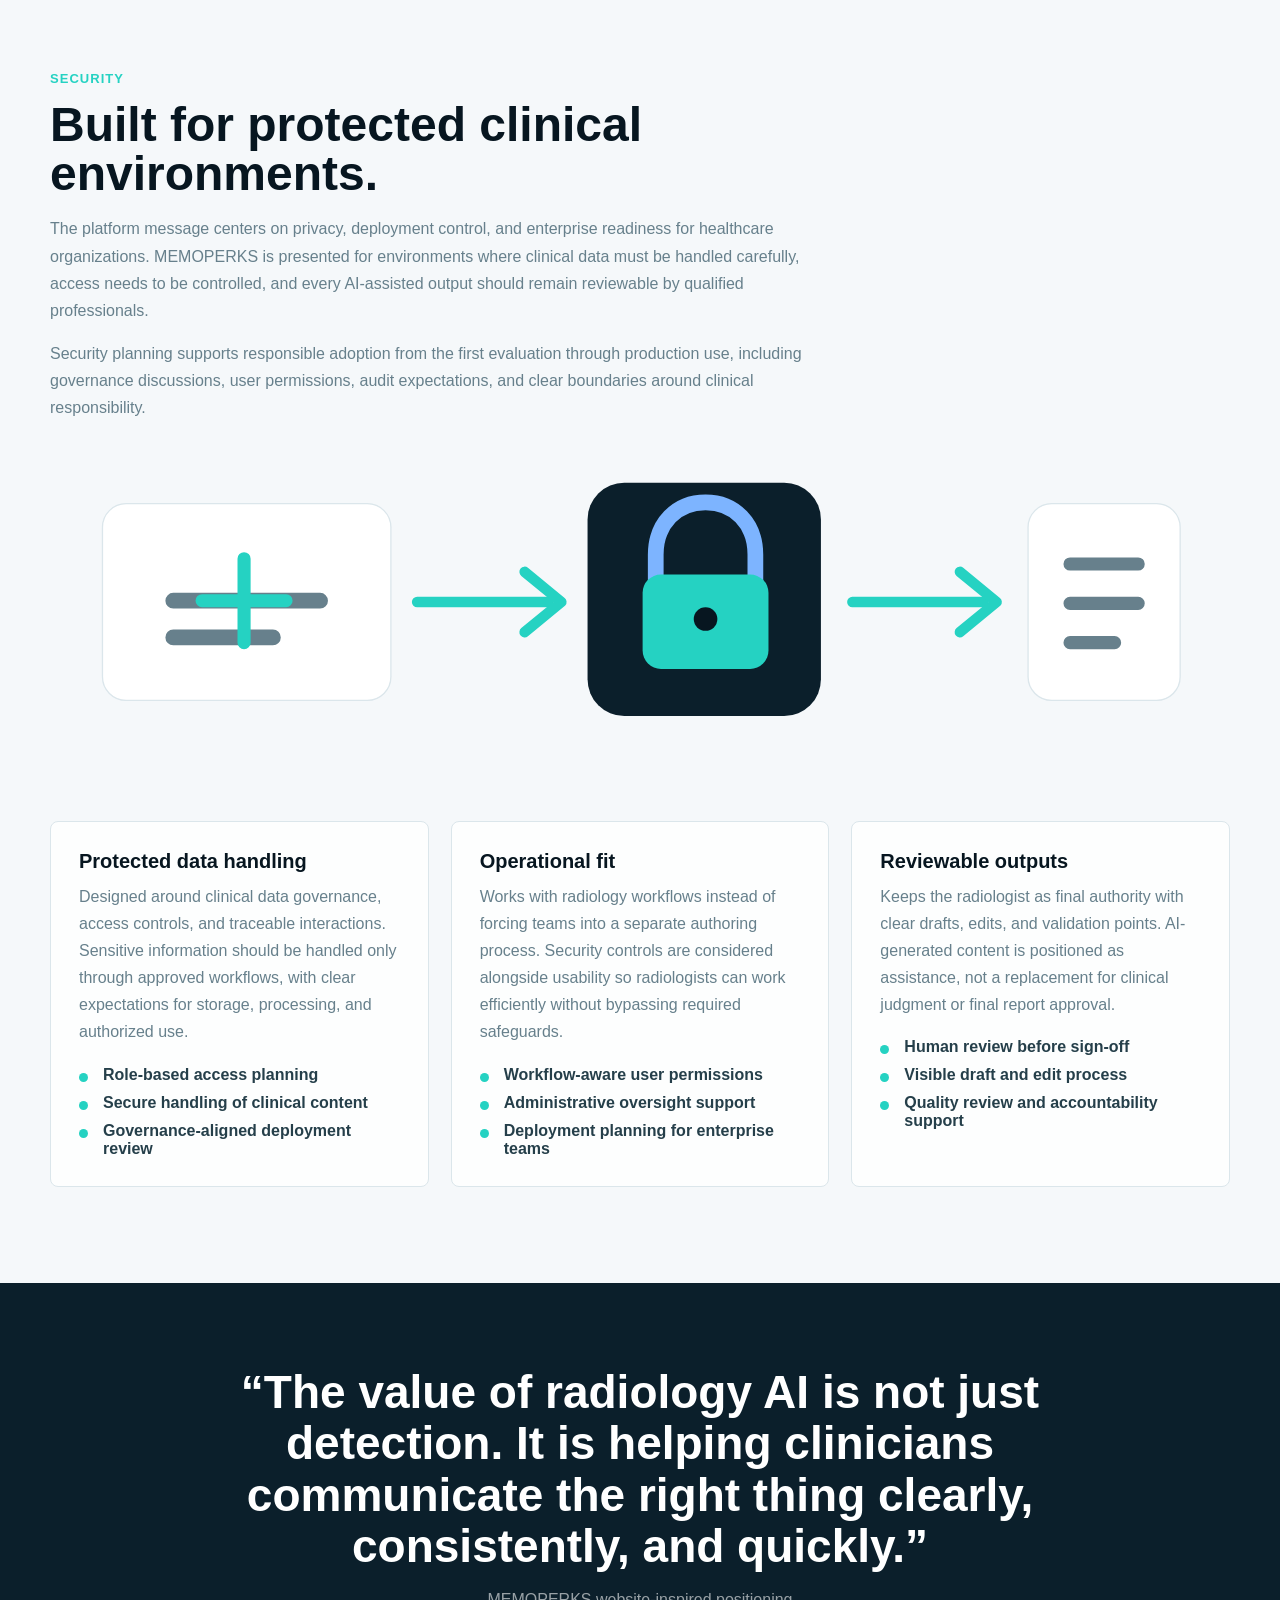
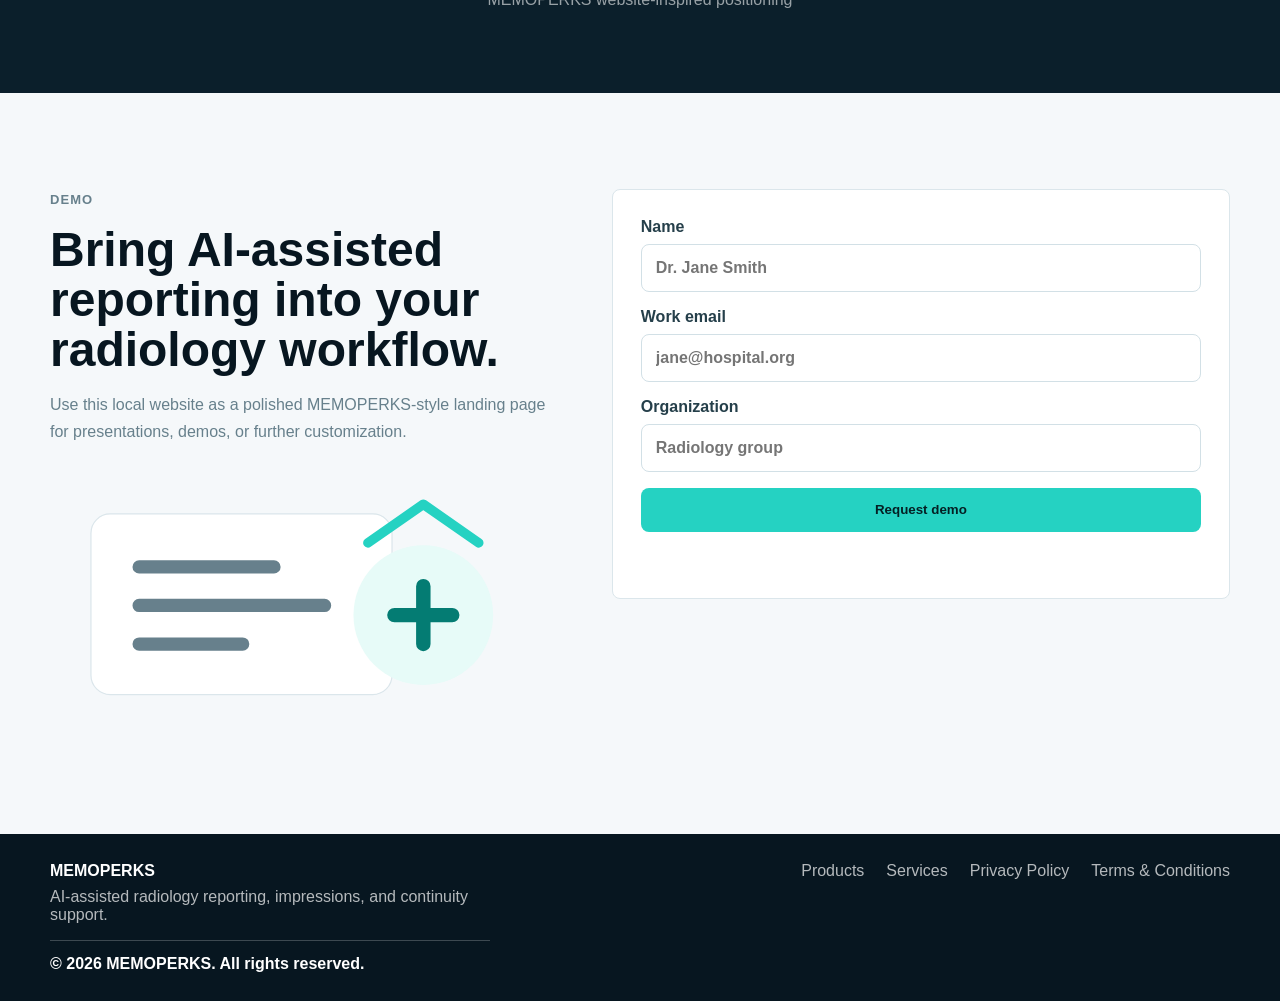
==== commit 919c3ab2: "Update index.html" ====
--- a/index.html
+++ b/index.html
@@ -3,15 +3,15 @@
 <head>
   <meta charset="UTF-8">
   <meta name="viewport" content="width=device-width, initial-scale=1.0">
-  <title>LabInfoAI | Radiology Reporting Intelligence</title>
+  <title>MEMOPERKS | Radiology Reporting Intelligence</title>
   <link rel="stylesheet" href="styles.css">
 </head>
 <body>
   <header class="site-header">
     <nav class="nav-shell" aria-label="Primary navigation">
-      <a class="brand" href="index.html#top" aria-label="LabInfoAI home">
+      <a class="brand" href="index.html#top" aria-label="MEMOPERKS home">
         <span class="brand-box"><img src="logo.svg" alt=""></span>
-        <span class="brand-name">LabInfoAI</span>
+        <span class="brand-name">MEMOPERKS</span>
       </a>
       <button class="nav-toggle" type="button" aria-expanded="false" aria-controls="site-menu">
         <span></span>
@@ -36,7 +36,7 @@
         <div class="hero-copy">
           <p class="eyebrow">AI radiology reporting platform</p>
           <h1>Reporting intelligence built for clinical speed and consistency.</h1>
-          <p class="hero-text">LabInfoAI helps radiology teams capture findings, shape impressions, preserve continuity, and move studies through the queue with less administrative drag.</p>
+          <p class="hero-text">MEMOPERKS helps radiology teams capture findings, shape impressions, preserve continuity, and move studies through the queue with less administrative drag.</p>
           <div class="hero-actions">
             <a class="button primary" href="index.html#contact">Book a demo</a>
             <a class="button secondary" href="index.html#platform">Explore platform</a>
@@ -163,7 +163,7 @@
             <path d="M42 48h44M42 66h66" stroke="#25d2c2" stroke-width="8" stroke-linecap="round"/>
             <circle cx="108" cy="44" r="13" fill="#7db4ff"/>
           </svg>
-          <h3>LabInfoAI Reporter</h3>
+          <h3>MEMOPERKS Reporter</h3>
           <p>AI-assisted report drafting for findings, impressions, and standard radiology language.</p>
           <ul>
             <li>Structured report sections</li>
@@ -177,7 +177,7 @@
             <path d="M49 56h52M75 30v52" stroke="#047c73" stroke-width="8" stroke-linecap="round"/>
             <path d="M43 86c19-13 45-13 64 0" fill="none" stroke="#7db4ff" stroke-width="7" stroke-linecap="round"/>
           </svg>
-          <h3>LabInfoAI Impression</h3>
+          <h3>MEMOPERKS Impression</h3>
           <p>Clinically concise impression generation that stays aligned with documented findings.</p>
           <ul>
             <li>Finding-to-impression checks</li>
@@ -192,7 +192,7 @@
             <circle cx="32" cy="34" r="12" fill="#047c73"/>
             <circle cx="116" cy="70" r="12" fill="#7db4ff"/>
           </svg>
-          <h3>LabInfoAI Continuity</h3>
+          <h3>MEMOPERKS Continuity</h3>
           <p>Prior-study context tools that help readers keep follow-up language accurate.</p>
           <ul>
             <li>Prior comparison prompts</li>
@@ -207,7 +207,7 @@
       <div class="section-heading align-left">
         <p class="eyebrow">Services</p>
         <h2>Implementation support for clinical adoption.</h2>
-        <p>LabInfoAI services guide healthcare organizations from early workflow discovery through launch and optimization, making sure AI-assisted reporting fits clinical operations, governance requirements, and day-to-day radiologist behavior.</p>
+        <p>MEMOPERKS services guide healthcare organizations from early workflow discovery through launch and optimization, making sure AI-assisted reporting fits clinical operations, governance requirements, and day-to-day radiologist behavior.</p>
       </div>
       <div class="service-grid">
         <article>
@@ -247,7 +247,7 @@
       <div class="workflow-copy">
         <p class="eyebrow">Workflow</p>
         <h2>From image review to signed report without losing clinical context.</h2>
-        <p>LabInfoAI is positioned around the radiologist, surfacing prior language, matching critical details, and reducing manual cleanup while the physician remains in control.</p>
+        <p>MEMOPERKS is positioned around the radiologist, surfacing prior language, matching critical details, and reducing manual cleanup while the physician remains in control.</p>
         <svg class="section-illustration workflow-illustration" viewBox="0 0 520 250" role="img" aria-label="Radiology workflow illustration">
           <rect x="24" y="28" width="188" height="158" rx="14" fill="#0b1f2b"/>
           <circle cx="118" cy="107" r="54" fill="none" stroke="#7db4ff" stroke-width="15" opacity=".8"/>
@@ -331,7 +331,7 @@
       <div class="section-heading align-left">
         <p class="eyebrow">Security</p>
         <h2>Built for protected clinical environments.</h2>
-        <p>The platform message centers on privacy, deployment control, and enterprise readiness for healthcare organizations. LabInfoAI is presented for environments where clinical data must be handled carefully, access needs to be controlled, and every AI-assisted output should remain reviewable by qualified professionals.</p>
+        <p>The platform message centers on privacy, deployment control, and enterprise readiness for healthcare organizations. MEMOPERKS is presented for environments where clinical data must be handled carefully, access needs to be controlled, and every AI-assisted output should remain reviewable by qualified professionals.</p>
         <p>Security planning supports responsible adoption from the first evaluation through production use, including governance discussions, user permissions, audit expectations, and clear boundaries around clinical responsibility.</p>
       </div>
       <svg class="section-illustration security-illustration" viewBox="0 0 900 260" role="img" aria-label="Healthcare security illustration">
@@ -384,14 +384,14 @@
       <blockquote>
         “The value of radiology AI is not just detection. It is helping clinicians communicate the right thing clearly, consistently, and quickly.”
       </blockquote>
-      <p>LabInfoAI website-inspired positioning</p>
+      <p>MEMOPERKS website-inspired positioning</p>
     </section>
 
     <section class="contact-section" id="contact">
       <div>
         <p class="eyebrow">Demo</p>
         <h2>Bring AI-assisted reporting into your radiology workflow.</h2>
-        <p>Use this local website as a polished LabInfoAI-style landing page for presentations, demos, or further customization.</p>
+        <p>Use this local website as a polished MEMOPERKS-style landing page for presentations, demos, or further customization.</p>
         <svg class="section-illustration contact-illustration" viewBox="0 0 420 220" role="img" aria-label="Demo request illustration">
           <rect x="34" y="34" width="250" height="150" rx="16" fill="#ffffff" stroke="#dbe6eb"/>
           <path d="M74 78h112M74 110h154M74 142h86" stroke="#67808c" stroke-width="11" stroke-linecap="round"/>
@@ -421,9 +421,9 @@
 
   <footer class="site-footer">
     <div>
-      <span>LabInfoAI</span>
+      <span>MEMOPERKS</span>
       <p>AI-assisted radiology reporting, impressions, and continuity support.</p>
-      <p class="copyright">&copy; 2026 LabInfoAI. All rights reserved.</p>
+      <p class="copyright">&copy; 2026 MEMOPERKS. All rights reserved.</p>
     </div>
     <nav aria-label="Footer navigation">
       <a href="index.html#products">Products</a>
